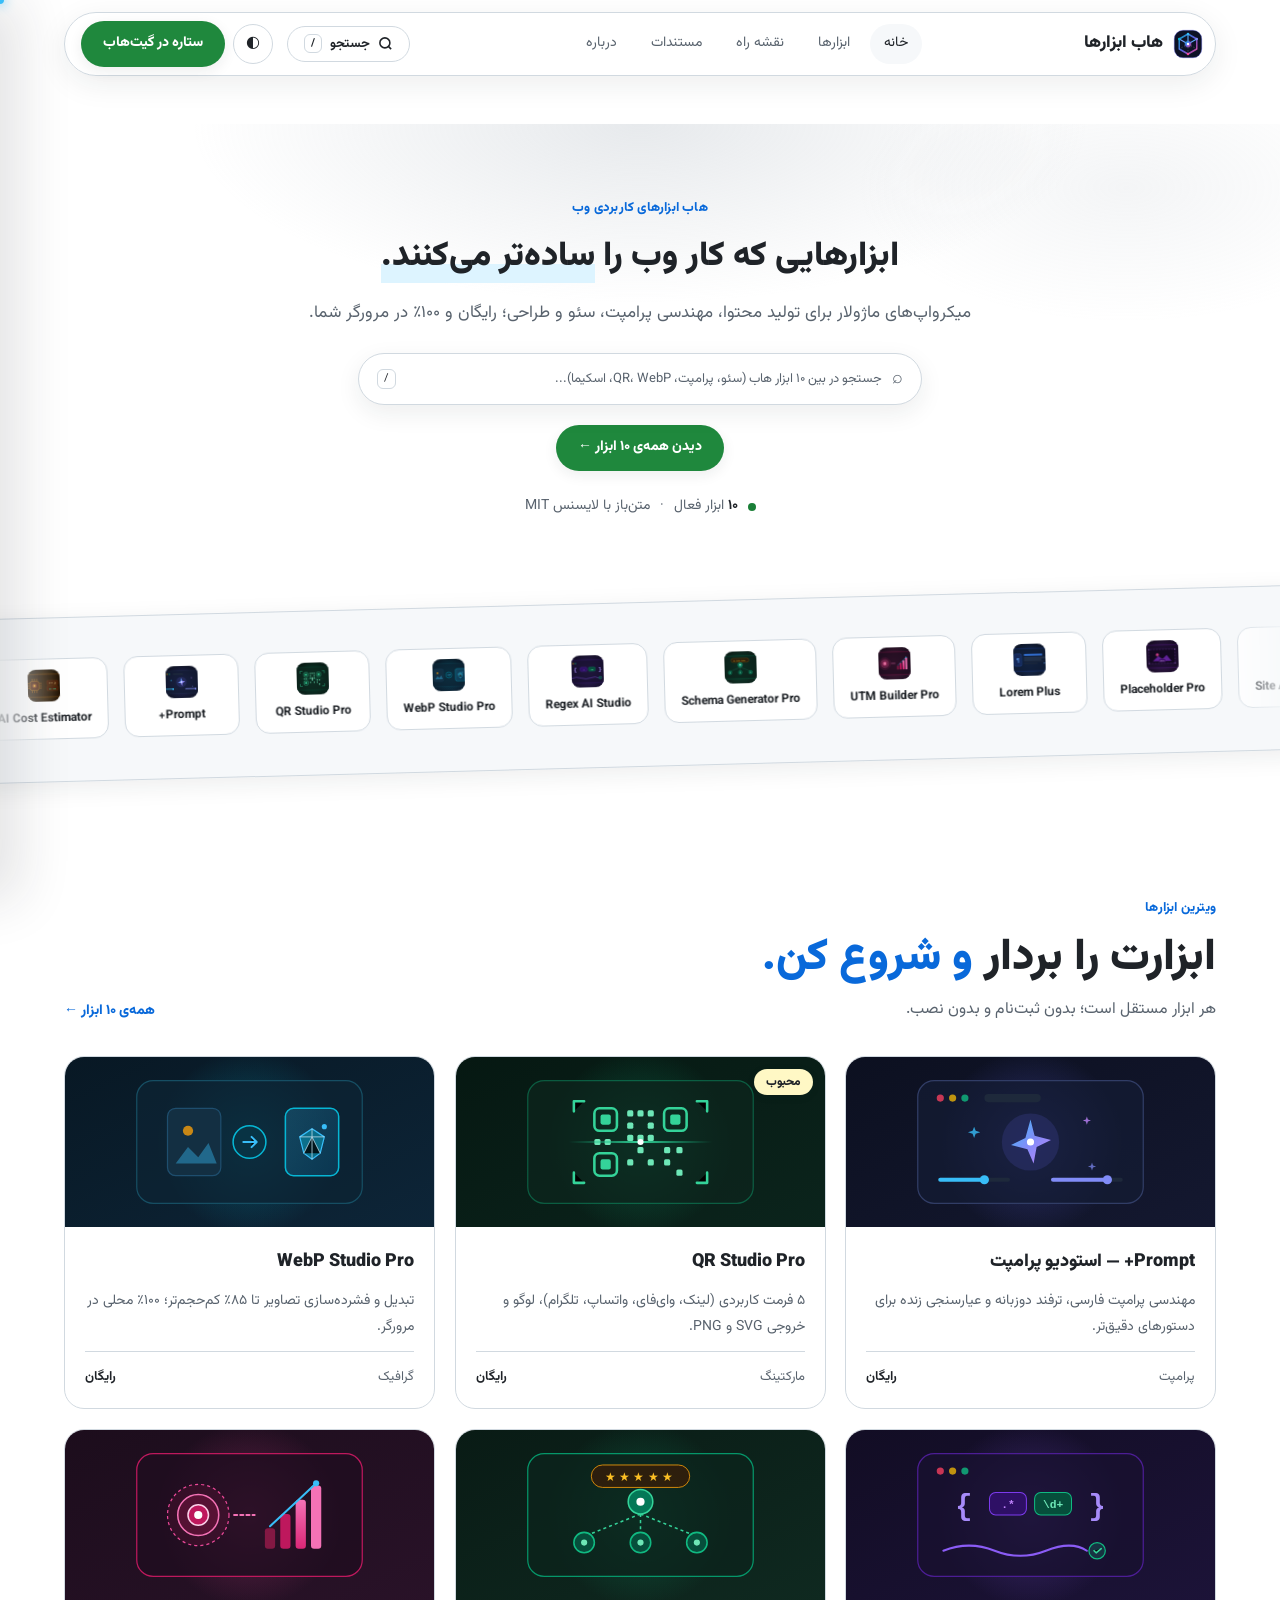
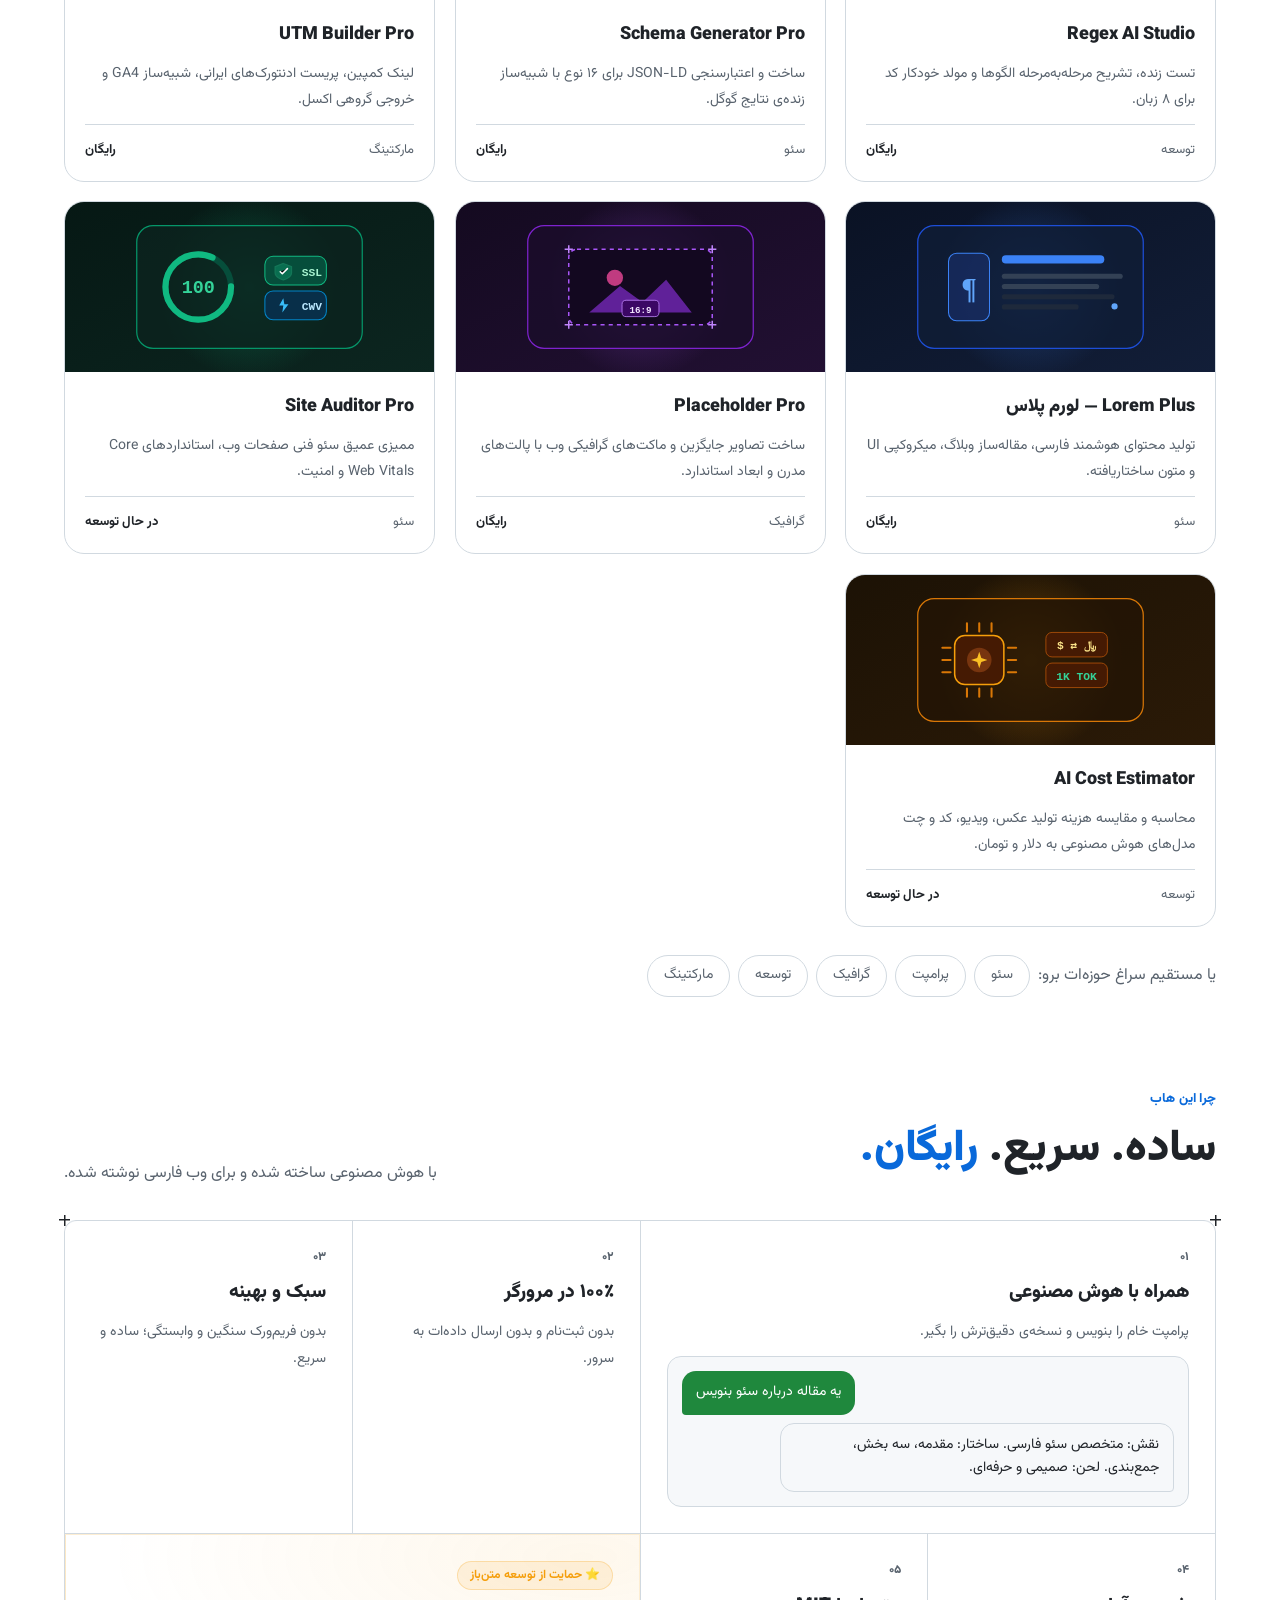
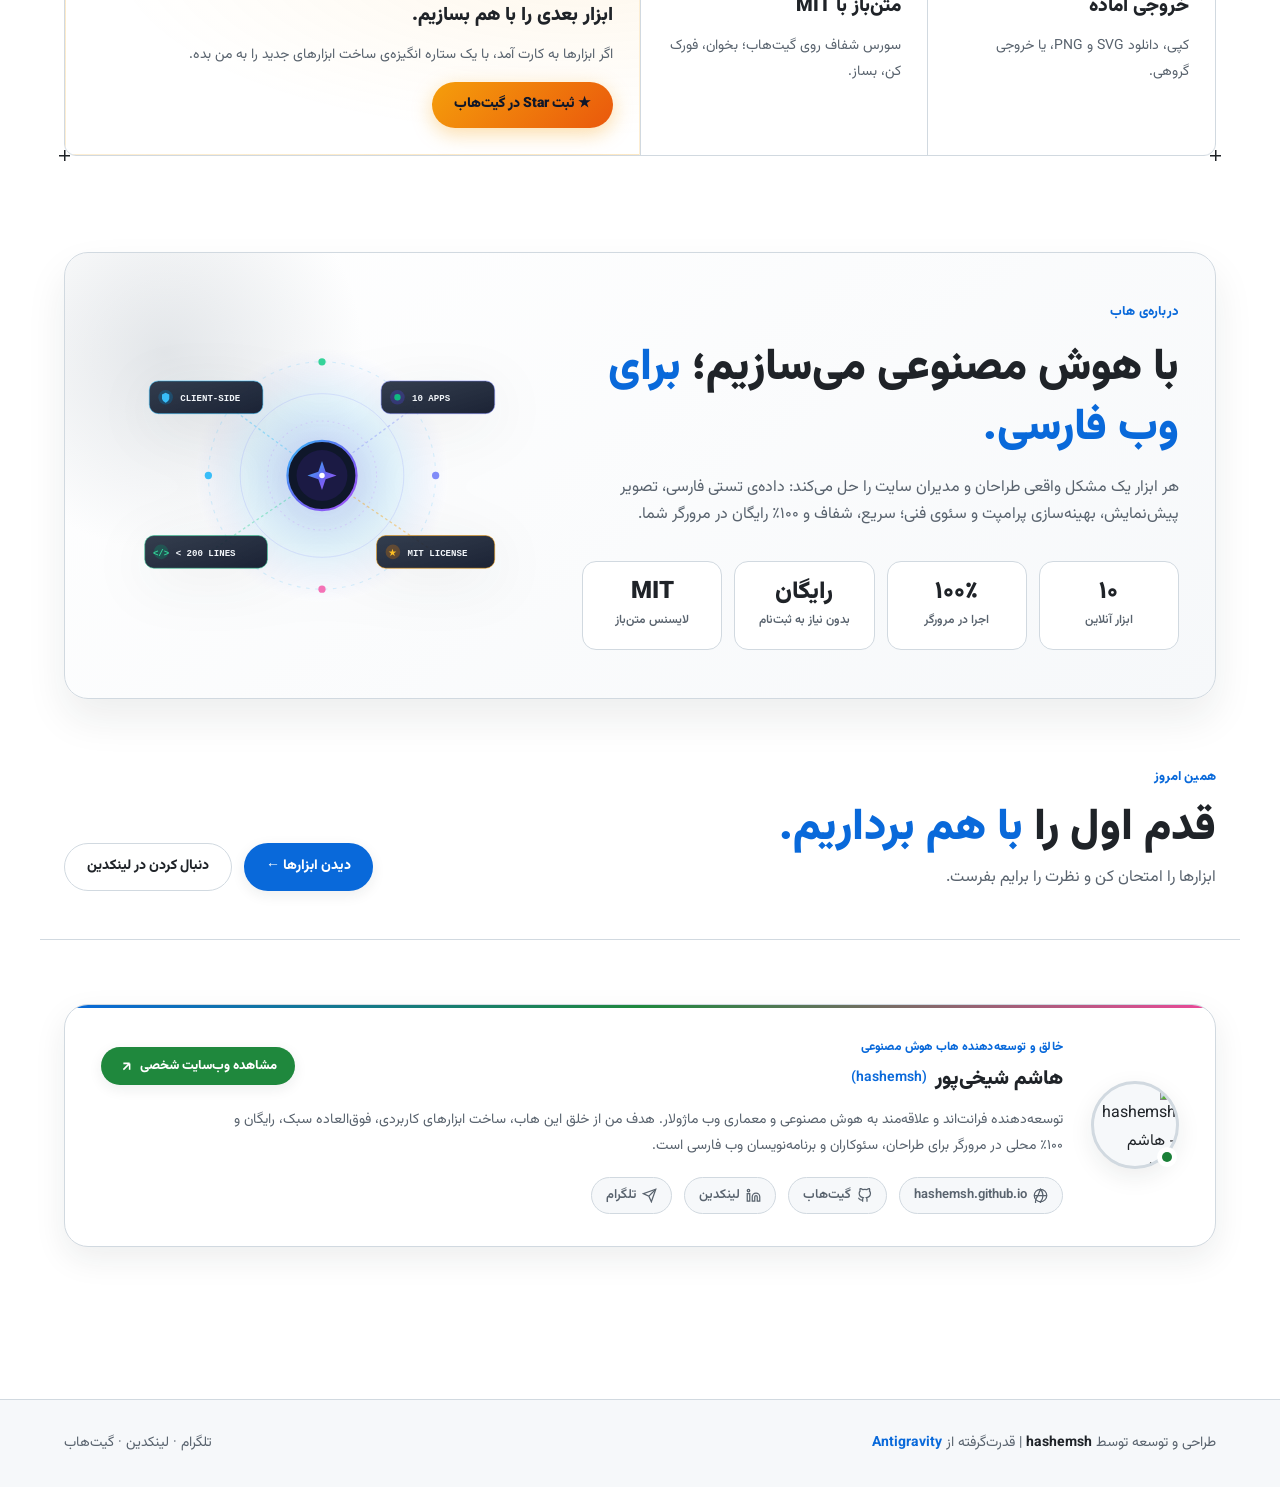
==== index.html @ 0b5a597f "fix(layout): ensure perfect mathematical centering of hero titles and badges across all tools" ====
<!doctype html>
<html lang="fa" dir="rtl">
<head>
<meta charset="utf-8">
<meta name="viewport" content="width=device-width, initial-scale=1">
<title>هاب ابزارهای کاربردی وب | Hashem Sh</title>
<meta name="description" content="میکرواپ‌های ماژولار فارسی برای تولید محتوا، مهندسی پرامپت، سئو و طراحی؛ رایگان و ۱۰۰٪ در مرورگر.">
<link rel="icon" type="image/svg+xml" href="assets/images/favicon.svg">
<link rel="alternate icon" type="image/x-icon" href="favicon.ico">
<script>try{var t=localStorage.getItem("theme")||localStorage.getItem("ai_hub_theme");if(t)document.documentElement.setAttribute("data-theme",t)}catch(e){}</script>
<link rel="preconnect" href="https://fonts.googleapis.com"><link rel="preconnect" href="https://fonts.gstatic.com" crossorigin>
<link href="https://fonts.googleapis.com/css2?family=Vazirmatn:wght@400;500;800;900&display=swap" rel="stylesheet">
<link rel="stylesheet" href="assets/css/hub-theme.css?v=9">
</head>
<body>
<div class="pg">
<header id="shared-header"></header>

<div class="hero"><div class="gridbg"></div>
<div class="sh">
<span class="eb">هاب ابزارهای کاربردی وب</span>
<h1>ابزارهایی که کار وب را <span class="mk">ساده‌تر می‌کنند.</span></h1>
<p class="lead">میکرواپ‌های ماژولار برای تولید محتوا، مهندسی پرامپت، سئو و طراحی؛ رایگان و ۱۰۰٪ در مرورگر شما.</p>
<div class="hero-search-wrap">
<div class="hero-search-box">
<span class="srch-icon" aria-hidden="true">⌕</span>
<input type="text" id="hero-search-input" class="hero-search-input" placeholder="جستجو در بین ۱۰ ابزار هاب (سئو، پرامپت، QR، WebP، اسکیما)..." autocomplete="off" aria-label="جستجوی زنده ابزارها">
<span class="kb">/</span>
<button type="button" id="hero-search-clear" class="srch-clear" aria-label="پاک کردن جستجو" style="display:none">✕</button>
</div>
<div id="hero-search-suggestions" class="search-suggestions-dropdown" style="display:none;" role="listbox" aria-label="پیشنهادات جستجو"></div>
</div>
<div class="cta"><a class="btn bp" href="#tools">دیدن همه‌ی ۱۰ ابزار ←</a></div>
<div class="live"><i class="dot"></i><span><b style="color:var(--ink)">۱۰</b> ابزار فعال</span><span>·</span><span>متن‌باز با لایسنس MIT</span></div>
</div></div>

<div class="strip">
<div class="mq-container">
<div class="mq-track">
<a class="mq-item" href="./ai-cost-estimator/"><img src="assets/images/tools/ai-cost-estimator.svg" alt="" width="32" height="32" loading="lazy"><span>AI Cost Estimator</span></a>
<a class="mq-item" href="./prompt-optimizer/"><img src="assets/images/tools/prompt-optimizer.svg" alt="" width="32" height="32" loading="lazy"><span>Prompt+</span></a>
<a class="mq-item" href="./qr-studio/"><img src="assets/images/tools/qr-studio.svg" alt="" width="32" height="32" loading="lazy"><span>QR Studio Pro</span></a>
<a class="mq-item" href="./webp-converter/"><img src="assets/images/tools/webp-converter.svg" alt="" width="32" height="32" loading="lazy"><span>WebP Studio Pro</span></a>
<a class="mq-item" href="./regex-studio/"><img src="assets/images/tools/regex-studio.svg" alt="" width="32" height="32" loading="lazy"><span>Regex AI Studio</span></a>
<a class="mq-item" href="./schema-generator/"><img src="assets/images/tools/schema-generator.svg" alt="" width="32" height="32" loading="lazy"><span>Schema Generator Pro</span></a>
<a class="mq-item" href="./utm-builder/"><img src="assets/images/tools/utm-builder.svg" alt="" width="32" height="32" loading="lazy"><span>UTM Builder Pro</span></a>
<a class="mq-item" href="./lorem-plus/"><img src="assets/images/tools/lorem-plus.svg" alt="" width="32" height="32" loading="lazy"><span>Lorem Plus</span></a>
<a class="mq-item" href="./placeholder-pro/"><img src="assets/images/tools/placeholder-pro.svg" alt="" width="32" height="32" loading="lazy"><span>Placeholder Pro</span></a>
<a class="mq-item" href="./site-auditor/"><img src="assets/images/tools/site-auditor.svg" alt="" width="32" height="32" loading="lazy"><span>Site Auditor Pro</span></a>
<a class="mq-item" href="./ai-cost-estimator/"><img src="assets/images/tools/ai-cost-estimator.svg" alt="" width="32" height="32" loading="lazy"><span>AI Cost Estimator</span></a>
<a class="mq-item" href="./prompt-optimizer/"><img src="assets/images/tools/prompt-optimizer.svg" alt="" width="32" height="32" loading="lazy"><span>Prompt+</span></a>
<a class="mq-item" href="./qr-studio/"><img src="assets/images/tools/qr-studio.svg" alt="" width="32" height="32" loading="lazy"><span>QR Studio Pro</span></a>
<a class="mq-item" href="./webp-converter/"><img src="assets/images/tools/webp-converter.svg" alt="" width="32" height="32" loading="lazy"><span>WebP Studio Pro</span></a>
<a class="mq-item" href="./regex-studio/"><img src="assets/images/tools/regex-studio.svg" alt="" width="32" height="32" loading="lazy"><span>Regex AI Studio</span></a>
<a class="mq-item" href="./schema-generator/"><img src="assets/images/tools/schema-generator.svg" alt="" width="32" height="32" loading="lazy"><span>Schema Generator Pro</span></a>
<a class="mq-item" href="./utm-builder/"><img src="assets/images/tools/utm-builder.svg" alt="" width="32" height="32" loading="lazy"><span>UTM Builder Pro</span></a>
<a class="mq-item" href="./lorem-plus/"><img src="assets/images/tools/lorem-plus.svg" alt="" width="32" height="32" loading="lazy"><span>Lorem Plus</span></a>
<a class="mq-item" href="./placeholder-pro/"><img src="assets/images/tools/placeholder-pro.svg" alt="" width="32" height="32" loading="lazy"><span>Placeholder Pro</span></a>
<a class="mq-item" href="./site-auditor/"><img src="assets/images/tools/site-auditor.svg" alt="" width="32" height="32" loading="lazy"><span>Site Auditor Pro</span></a>
<a class="mq-item" href="./ai-cost-estimator/" aria-hidden="true"><img src="assets/images/tools/ai-cost-estimator.svg" alt="" width="32" height="32" loading="lazy"><span>AI Cost Estimator</span></a>
<a class="mq-item" href="./prompt-optimizer/" aria-hidden="true"><img src="assets/images/tools/prompt-optimizer.svg" alt="" width="32" height="32" loading="lazy"><span>Prompt+</span></a>
<a class="mq-item" href="./qr-studio/" aria-hidden="true"><img src="assets/images/tools/qr-studio.svg" alt="" width="32" height="32" loading="lazy"><span>QR Studio Pro</span></a>
<a class="mq-item" href="./webp-converter/" aria-hidden="true"><img src="assets/images/tools/webp-converter.svg" alt="" width="32" height="32" loading="lazy"><span>WebP Studio Pro</span></a>
<a class="mq-item" href="./regex-studio/" aria-hidden="true"><img src="assets/images/tools/regex-studio.svg" alt="" width="32" height="32" loading="lazy"><span>Regex AI Studio</span></a>
<a class="mq-item" href="./schema-generator/" aria-hidden="true"><img src="assets/images/tools/schema-generator.svg" alt="" width="32" height="32" loading="lazy"><span>Schema Generator Pro</span></a>
<a class="mq-item" href="./utm-builder/" aria-hidden="true"><img src="assets/images/tools/utm-builder.svg" alt="" width="32" height="32" loading="lazy"><span>UTM Builder Pro</span></a>
<a class="mq-item" href="./lorem-plus/" aria-hidden="true"><img src="assets/images/tools/lorem-plus.svg" alt="" width="32" height="32" loading="lazy"><span>Lorem Plus</span></a>
<a class="mq-item" href="./placeholder-pro/" aria-hidden="true"><img src="assets/images/tools/placeholder-pro.svg" alt="" width="32" height="32" loading="lazy"><span>Placeholder Pro</span></a>
<a class="mq-item" href="./site-auditor/" aria-hidden="true"><img src="assets/images/tools/site-auditor.svg" alt="" width="32" height="32" loading="lazy"><span>Site Auditor Pro</span></a>
<a class="mq-item" href="./ai-cost-estimator/" aria-hidden="true"><img src="assets/images/tools/ai-cost-estimator.svg" alt="" width="32" height="32" loading="lazy"><span>AI Cost Estimator</span></a>
<a class="mq-item" href="./prompt-optimizer/" aria-hidden="true"><img src="assets/images/tools/prompt-optimizer.svg" alt="" width="32" height="32" loading="lazy"><span>Prompt+</span></a>
<a class="mq-item" href="./qr-studio/" aria-hidden="true"><img src="assets/images/tools/qr-studio.svg" alt="" width="32" height="32" loading="lazy"><span>QR Studio Pro</span></a>
<a class="mq-item" href="./webp-converter/" aria-hidden="true"><img src="assets/images/tools/webp-converter.svg" alt="" width="32" height="32" loading="lazy"><span>WebP Studio Pro</span></a>
<a class="mq-item" href="./regex-studio/" aria-hidden="true"><img src="assets/images/tools/regex-studio.svg" alt="" width="32" height="32" loading="lazy"><span>Regex AI Studio</span></a>
<a class="mq-item" href="./schema-generator/" aria-hidden="true"><img src="assets/images/tools/schema-generator.svg" alt="" width="32" height="32" loading="lazy"><span>Schema Generator Pro</span></a>
<a class="mq-item" href="./utm-builder/" aria-hidden="true"><img src="assets/images/tools/utm-builder.svg" alt="" width="32" height="32" loading="lazy"><span>UTM Builder Pro</span></a>
<a class="mq-item" href="./lorem-plus/" aria-hidden="true"><img src="assets/images/tools/lorem-plus.svg" alt="" width="32" height="32" loading="lazy"><span>Lorem Plus</span></a>
<a class="mq-item" href="./placeholder-pro/" aria-hidden="true"><img src="assets/images/tools/placeholder-pro.svg" alt="" width="32" height="32" loading="lazy"><span>Placeholder Pro</span></a>
<a class="mq-item" href="./site-auditor/" aria-hidden="true"><img src="assets/images/tools/site-auditor.svg" alt="" width="32" height="32" loading="lazy"><span>Site Auditor Pro</span></a>
</div></div></div>

<div class="sec" id="tools"><div class="sh">
<div class="hd"><div><span class="eb">ویترین ابزارها</span><h2>ابزارت را بردار <em>و شروع کن.</em></h2><p class="mu">هر ابزار مستقل است؛ بدون ثبت‌نام و بدون نصب.</p></div><a class="la" href="#tools">همه‌ی ۱۰ ابزار ←</a></div>
<div class="cg">
<a class="cd" href="./prompt-optimizer/"><div class="md"><img src="assets/images/tools/prompt-optimizer.svg" alt="Prompt+ AI Studio" class="ti" loading="lazy"></div><div class="bo2"><h3>Prompt+ — استودیو پرامپت</h3><p>مهندسی پرامپت فارسی، ترفند دوزبانه و عیارسنجی زنده برای دستورهای دقیق‌تر.</p><div class="mt"><span>پرامپت</span><b>رایگان</b></div></div></a>
<a class="cd" href="./qr-studio/"><div class="md"><span class="bd">محبوب</span><img src="assets/images/tools/qr-studio.svg" alt="QR Studio Pro" class="ti" loading="lazy"></div><div class="bo2"><h3>QR Studio Pro</h3><p>۵ فرمت کاربردی (لینک، وای‌فای، واتساپ، تلگرام)، لوگو و خروجی SVG و PNG.</p><div class="mt"><span>مارکتینگ</span><b>رایگان</b></div></div></a>
<a class="cd" href="./webp-converter/"><div class="md"><img src="assets/images/tools/webp-converter.svg" alt="WebP Studio Pro" class="ti" loading="lazy"></div><div class="bo2"><h3>WebP Studio Pro</h3><p>تبدیل و فشرده‌سازی تصاویر تا ۸۵٪ کم‌حجم‌تر؛ ۱۰۰٪ محلی در مرورگر.</p><div class="mt"><span>گرافیک</span><b>رایگان</b></div></div></a>
<a class="cd" href="./regex-studio/"><div class="md"><img src="assets/images/tools/regex-studio.svg" alt="Regex AI Studio" class="ti" loading="lazy"></div><div class="bo2"><h3>Regex AI Studio</h3><p>تست زنده، تشریح مرحله‌به‌مرحله الگوها و مولد خودکار کد برای ۸ زبان.</p><div class="mt"><span>توسعه</span><b>رایگان</b></div></div></a>
<a class="cd" href="./schema-generator/"><div class="md"><img src="assets/images/tools/schema-generator.svg" alt="Schema Generator Pro" class="ti" loading="lazy"></div><div class="bo2"><h3>Schema Generator Pro</h3><p>ساخت و اعتبارسنجی JSON-LD برای ۱۶ نوع با شبیه‌ساز زنده‌ی نتایج گوگل.</p><div class="mt"><span>سئو</span><b>رایگان</b></div></div></a>
<a class="cd" href="./utm-builder/"><div class="md"><img src="assets/images/tools/utm-builder.svg" alt="UTM Builder Pro" class="ti" loading="lazy"></div><div class="bo2"><h3>UTM Builder Pro</h3><p>لینک کمپین، پریست ادنتورک‌های ایرانی، شبیه‌ساز GA4 و خروجی گروهی اکسل.</p><div class="mt"><span>مارکتینگ</span><b>رایگان</b></div></div></a>
<a class="cd" href="./lorem-plus/"><div class="md"><img src="assets/images/tools/lorem-plus.svg" alt="Lorem Plus" class="ti" loading="lazy"></div><div class="bo2"><h3>Lorem Plus — لورم پلاس</h3><p>تولید محتوای هوشمند فارسی، مقاله‌ساز وبلاگ، میکروکپی UI و متون ساختاریافته.</p><div class="mt"><span>سئو</span><b>رایگان</b></div></div></a>
<a class="cd" href="./placeholder-pro/"><div class="md"><img src="assets/images/tools/placeholder-pro.svg" alt="Placeholder Pro" class="ti" loading="lazy"></div><div class="bo2"><h3>Placeholder Pro</h3><p>ساخت تصاویر جایگزین و ماکت‌های گرافیکی وب با پالت‌های مدرن و ابعاد استاندارد.</p><div class="mt"><span>گرافیک</span><b>رایگان</b></div></div></a>
<a class="cd" href="./site-auditor/"><div class="md"><img src="assets/images/tools/site-auditor.svg" alt="Site Auditor Pro" class="ti" loading="lazy"></div><div class="bo2"><h3>Site Auditor Pro</h3><p>ممیزی عمیق سئو فنی صفحات وب، استانداردهای Core Web Vitals و امنیت.</p><div class="mt"><span>سئو</span><b>در حال توسعه</b></div></div></a>
<a class="cd" href="./ai-cost-estimator/"><div class="md"><img src="assets/images/tools/ai-cost-estimator.svg" alt="AI Cost Estimator" class="ti" loading="lazy"></div><div class="bo2"><h3>AI Cost Estimator</h3><p>محاسبه و مقایسه هزینه تولید عکس، ویدیو، کد و چت مدل‌های هوش مصنوعی به دلار و تومان.</p><div class="mt"><span>توسعه</span><b>در حال توسعه</b></div></div></a>
</div>
<div class="ch"><span class="mu">یا مستقیم سراغ حوزه‌ات برو:</span><span class="chip">سئو</span><span class="chip">پرامپت</span><span class="chip">گرافیک</span><span class="chip">توسعه</span><span class="chip">مارکتینگ</span></div>
</div></div>

<div class="sec"><div class="sh">
<div class="hd"><div><span class="eb">چرا این هاب</span><h2>ساده. سریع. <em>رایگان.</em></h2></div><p class="mu">با هوش مصنوعی ساخته شده و برای وب فارسی نوشته شده.</p></div>
<div class="bpn"><i class="x" style="top:-6px;right:-6px"></i><i class="x" style="top:-6px;left:-6px"></i><i class="x" style="bottom:-6px;right:-6px"></i><i class="x" style="bottom:-6px;left:-6px"></i>
<div class="bgd">
<div class="sp sp3"><span class="no">۰۱</span><h3>همراه با هوش مصنوعی</h3><p>پرامپت خام را بنویس و نسخه‌ی دقیق‌ترش را بگیر.</p><div style="display:flex;flex-direction:column;gap:8px;background:var(--sub);border:1px solid var(--line);border-radius:14px;padding:14px"><div class="bu u">یه مقاله درباره سئو بنویس</div><div class="bu a">نقش: متخصص سئو فارسی. ساختار: مقدمه، سه بخش، جمع‌بندی. لحن: صمیمی و حرفه‌ای.</div></div></div>
<div class="sp"><span class="no">۰۲</span><h3>۱۰۰٪ در مرورگر</h3><p>بدون ثبت‌نام و بدون ارسال داده‌ات به سرور.</p></div>
<div class="sp"><span class="no">۰۳</span><h3>سبک و بهینه</h3><p>بدون فریم‌ورک سنگین و وابستگی؛ ساده و سریع.</p></div>
<div class="sp"><span class="no">۰۴</span><h3>خروجی آماده</h3><p>کپی، دانلود SVG و PNG، یا خروجی گروهی.</p></div>
<div class="sp"><span class="no">۰۵</span><h3>متن‌باز با MIT</h3><p>سورس شفاف روی گیت‌هاب؛ بخوان، فورک کن، بساز.</p></div>
<div class="sp sp3 star-box">
<div class="star-badge"><span>⭐️ حمایت از توسعه متن‌باز</span></div>
<h3>ابزار بعدی را با هم بسازیم.</h3>
<p>اگر ابزارها به کارت آمد، با یک ستاره انگیزه‌ی ساخت ابزارهای جدید را به من بده.</p>
<a class="btn b-star" style="align-self:flex-start;margin-top:4px" href="https://github.com/hashemsh/ai-projects-persian" target="_blank" rel="noopener noreferrer">★ ثبت Star در گیت‌هاب</a>
</div>
</div></div>
</div></div>

<div class="nv" id="about"><div class="sh">
<div class="about-card"><div class="about-grid">
<div class="about-content">
<span class="eb">درباره‌ی هاب</span>
<h2>با هوش مصنوعی می‌سازیم؛ <span class="gg">برای وب فارسی.</span></h2>
<p class="mu">هر ابزار یک مشکل واقعی طراحان و مدیران سایت را حل می‌کند: داده‌ی تستی فارسی، تصویر پیش‌نمایش، بهینه‌سازی پرامپت و سئوی فنی؛ سریع، شفاف و ۱۰۰٪ رایگان در مرورگر شما.</p>
<div class="st"><div><b>۱۰</b><span>ابزار آنلاین</span></div><div><b>۱۰۰٪</b><span>اجرا در مرورگر</span></div><div><b>رایگان</b><span>بدون نیاز به ثبت‌نام</span></div><div><b>MIT</b><span>لایسنس متن‌باز</span></div></div>
</div>
<div class="about-visual-box"><img src="assets/images/about-visual.svg" alt="معماری هوش مصنوعی وب فارسی" class="about-img" loading="lazy"></div>
</div></div>
</div></div>

<div class="cb"><div class="sh"><div><span class="eb">همین امروز</span><h2>قدم اول را <span class="gg">با هم برداریم.</span></h2><p class="mu" style="margin:0">ابزارها را امتحان کن و نظرت را برایم بفرست.</p></div><div style="display:flex;gap:12px;flex-wrap:wrap"><a class="btn bg2" href="#tools">دیدن ابزارها ←</a><a class="btn bo" href="https://www.linkedin.com/in/hashemsheikhypour" target="_blank" rel="noopener noreferrer">دنبال کردن در لینکدین</a></div></div></div>

<div class="dev-author-sec">
<div class="sh">
<div class="dev-author-card">
  <div class="dev-author-inner">
    <div class="dev-author-avatar-wrap">
      <img src="https://github.com/hashemsh.png" alt="hashemsh - هاشم شیخی‌پور" class="dev-author-avatar" width="88" height="88" loading="lazy">
      <span class="dev-status-badge" title="در دسترس برای همکاری و پروژه‌ها">
        <span class="dev-status-dot"></span>
      </span>
    </div>
    <div class="dev-author-info">
      <div class="dev-author-header">
        <div class="dev-author-names">
          <span class="eb" style="font-size:12px">خالق و توسعه‌دهنده هاب هوش مصنوعی</span>
          <h3 class="dev-name">هاشم شیخی‌پور <span class="dev-handle">(hashemsh)</span></h3>
        </div>
        <a class="btn bp dev-site-btn" href="https://hashemsh.github.io/" target="_blank" rel="noopener noreferrer">
          <span>مشاهده وب‌سایت شخصی</span>
          <svg width="15" height="15" viewBox="0 0 24 24" fill="none" stroke="currentColor" stroke-width="2.5"><path d="M7 17L17 7M17 7H7M17 7V17"/></svg>
        </a>
      </div>
      <p class="dev-bio">
        توسعه‌دهنده فرانت‌اند و علاقه‌مند به هوش مصنوعی و معماری وب ماژولار. هدف من از خلق این هاب، ساخت ابزارهای کاربردی، فوق‌العاده سبک، رایگان و ۱۰۰٪ محلی در مرورگر برای طراحان، سئوکاران و برنامه‌نویسان وب فارسی است.
      </p>
      <div class="dev-social-row">
        <a class="dev-social-link" href="https://hashemsh.github.io/" target="_blank" rel="noopener noreferrer">
          <svg width="15" height="15" viewBox="0 0 24 24" fill="none" stroke="currentColor" stroke-width="2"><circle cx="12" cy="12" r="10"/><path d="M2 12h20M12 2a15.3 15.3 0 0 1 4 10 15.3 15.3 0 0 1-4 10 15.3 15.3 0 0 1-4 10 15.3 15.3 0 0 1-4-10 15.3 15.3 0 0 1 4-10z"/></svg>
          <span>hashemsh.github.io</span>
        </a>
        <a class="dev-social-link" href="https://github.com/hashemsh" target="_blank" rel="noopener noreferrer">
          <svg width="15" height="15" viewBox="0 0 24 24" fill="none" stroke="currentColor" stroke-width="2"><path d="M9 19c-5 1.5-5-2.5-7-3m14 6v-3.87a3.37 3.37 0 0 0-.94-2.61c3.14-.35 6.44-1.54 6.44-7A5.44 5.44 0 0 0 20 4.77 5.07 5.07 0 0 0 19.91 1S18.73.65 16 2.48a13.38 13.38 0 0 0-7 0C6.27.65 5.09 1 5.09 1A5.07 5.07 0 0 0 5 4.77a5.44 5.44 0 0 0-1.5 3.78c0 5.42 3.3 6.61 6.44 7A3.37 3.37 0 0 0 9 18.13V22"/></svg>
          <span>گیت‌هاب</span>
        </a>
        <a class="dev-social-link" href="https://www.linkedin.com/in/hashemsheikhypour" target="_blank" rel="noopener noreferrer">
          <svg width="15" height="15" viewBox="0 0 24 24" fill="none" stroke="currentColor" stroke-width="2"><path d="M16 8a6 6 0 0 1 6 6v7h-4v-7a2 2 0 0 0-2-2 2 2 0 0 0-2 2v7h-4v-7a6 6 0 0 1 6-6zM2 9h4v12H2z"/><circle cx="4" cy="4" r="2"/></svg>
          <span>لینکدین</span>
        </a>
        <a class="dev-social-link" href="https://t.me/init10" target="_blank" rel="noopener noreferrer">
          <svg width="15" height="15" viewBox="0 0 24 24" fill="none" stroke="currentColor" stroke-width="2"><path d="m22 2-7 20-4-9-9-4Z"/><path d="M22 2 11 13"/></svg>
          <span>تلگرام</span>
        </a>
      </div>
    </div>
  </div>
</div>
</div>
</div>

<footer id="shared-footer"></footer>
</div>

<!-- Take Me Up (Scroll to Top) Rocket Button -->
<button type="button" id="take-me-up" class="take-me-up" aria-label="برو به بالا" title="برو به بالای صفحه">
<svg class="progress-ring" width="46" height="46" viewBox="0 0 46 46"><circle class="ring-bg" cx="23" cy="23" r="18" fill="none" stroke-width="2.5"/><circle id="scroll-progress-ring" class="ring-bar" cx="23" cy="23" r="18" fill="none" stroke-width="2.5"/></svg>
<div class="rocket-icon-wrap">
<svg class="rocket-svg" width="22" height="22" viewBox="0 0 24 24" fill="none" stroke="currentColor" stroke-width="2" stroke-linecap="round" stroke-linejoin="round"><path d="M4.5 16.5c-1.5 1.26-2 5-2 5s3.74-.5 5-2c.71-.84.7-2.13-.09-2.91a2.18 2.18 0 0 0-2.91-.09z"/><path d="m12 15-3-3a22 22 0 0 1 2-3.95A12.88 12.88 0 0 1 22 2c0 2.72-.78 7.5-6 11a22.35 22.35 0 0 1-4 2z"/><path d="M9 12H4s.55-3.03 2-4.5c1.62-1.63 5-2.5 5-2.5"/><path d="M12 15v5s3.03-.55 4.5-2c1.63-1.62 2.5-5 2.5-5"/></svg>
<span class="thruster-flame"></span>
</div>
</button>

<script src="assets/js/components/shared-layout.js?v=7" defer></script>
<script src="assets/js/search.js?v=7" defer></script>
<script src="assets/js/scroll.js?v=7" defer></script>
<script src="assets/js/interactive.js?v=7" defer></script>
<script src="assets/js/trail.js?v=7" defer></script>
</body>
</html>
---- assets/css/hub-theme.css ----
/* hub-theme.css — tokens: light (white/gray) + dark (GitHub-like). Switch with <html data-theme="light|dark">; default follows the OS. */
@import url('components/shared-nav.css');
:root,[data-theme="light"]{color-scheme:light;--deep:#f6f8fa;--deep2:#eaeef2;--deep3:#fff;--brand:#1f883d;--onbrand:#fff;--bt:#0969da;--bph:#1a7f37;--acc:#fff8c5;--accink:#1f2328;--at:#8250df;--ok:#1a7f37;--bg:#fff;--card:#fff;--sub:#f6f8fa;--line:#d1d9e0;--ink:#1f2328;--mut:#59636e;--nav:rgba(255,255,255,.85);--hl:#ddf4ff;--t1:#f6f8fa;--t2:#eaeef2;--g1:rgba(175,184,193,.3);--g2:rgba(175,184,193,.14);--sh:rgba(31,35,40,.12);--sh0:rgba(31,35,40,.08);--glow:rgba(175,184,193,.35);--ondm:#59636e;--ondeep:#1f2328;--dl:#d1d9e0;--dg:rgba(31,35,40,.04);--bdh:#818b98;--spotlight:rgba(99,102,241,.14)}
[data-theme="dark"]{color-scheme:dark;--deep:#010409;--deep2:#161b22;--deep3:#0d1117;--brand:#238636;--onbrand:#fff;--bt:#58a6ff;--bph:#2ea043;--acc:#9e6a03;--accink:#fff;--at:#d2a8ff;--ok:#3fb950;--bg:#0d1117;--card:#161b22;--sub:#151b23;--line:#30363d;--ink:#e6edf3;--mut:#9198a1;--nav:rgba(13,17,23,.85);--hl:rgba(56,139,253,.3);--t1:#0d1117;--t2:#12171f;--g1:rgba(56,139,253,.14);--g2:rgba(163,113,247,.1);--sh:rgba(1,4,9,.7);--sh0:rgba(1,4,9,.5);--glow:rgba(56,139,253,.18);--ondm:#9198a1;--ondeep:#e6edf3;--dl:#30363d;--dg:rgba(240,246,252,.04);--bdh:#6e7681;--spotlight:rgba(99,102,241,.24)}
@media (prefers-color-scheme:dark){:root:not([data-theme="light"]){color-scheme:dark;--deep:#010409;--deep2:#161b22;--deep3:#0d1117;--brand:#238636;--onbrand:#fff;--bt:#58a6ff;--bph:#2ea043;--acc:#9e6a03;--accink:#fff;--at:#d2a8ff;--ok:#3fb950;--bg:#0d1117;--card:#161b22;--sub:#151b23;--line:#30363d;--ink:#e6edf3;--mut:#9198a1;--nav:rgba(13,17,23,.85);--hl:rgba(56,139,253,.3);--t1:#0d1117;--t2:#12171f;--g1:rgba(56,139,253,.14);--g2:rgba(163,113,247,.1);--sh:rgba(1,4,9,.7);--sh0:rgba(1,4,9,.5);--glow:rgba(56,139,253,.18);--ondm:#9198a1;--ondeep:#e6edf3;--dl:#30363d;--dg:rgba(240,246,252,.04);--bdh:#6e7681;--spotlight:rgba(99,102,241,.24)}}
*{box-sizing:border-box;font-family:'Vazirmatn',sans-serif}
body{margin:0;font-family:'Vazirmatn',sans-serif;background:var(--bg);color:var(--ink);overflow-x:hidden}
a{color:inherit;text-decoration:none}
.ambient-trail-canvas{position:fixed;inset:0;width:100%;height:100%;pointer-events:none;z-index:0}
.pg{position:relative;z-index:1;background:transparent;color:var(--ink);overflow:hidden;line-height:1.7}
.sh{max-width:1200px;margin:0 auto;padding:0 24px;position:relative}
.hero{position:relative;text-align:center;padding:70px 0 32px}
.gridbg{position:absolute;inset:0;background:radial-gradient(50% 60% at 50% 0%,var(--g1),transparent 70%),radial-gradient(30% 45% at 88% 15%,var(--g2),transparent 70%)}
.eb{display:inline-block;font-size:13px;font-weight:800;color:var(--bt);letter-spacing:.2px}
h1{position:relative;margin:12px auto 16px;font-size:clamp(20px,3.2vw,34px);font-weight:900;line-height:1.4;max-width:960px;text-align:center}
.mk{background:linear-gradient(transparent 64%,var(--hl) 64%)}
.lead{position:relative;color:var(--mut);max-width:760px;margin:0 auto 24px;font-size:17px;line-height:1.9}
.hero-search-wrap{position:relative;max-width:580px;width:100%;margin:20px auto 0;padding:0 8px;z-index:30}
.hero-search-box{display:flex;align-items:center;gap:10px;background:var(--card);border:1.5px solid var(--line);border-radius:999px;padding:8px 18px;box-shadow:0 8px 24px var(--sh0);transition:border-color .2s,box-shadow .2s}
.hero-search-box:focus-within{border-color:var(--bt);box-shadow:0 0 0 3px var(--hl),0 8px 30px var(--sh0)}
.srch-icon{font-size:18px;color:var(--mut);line-height:1}
.hero-search-input{flex:1;background:transparent;border:none!important;outline:none!important;outline-style:none!important;box-shadow:none!important;-webkit-appearance:none;appearance:none;font-family:'Vazirmatn',sans-serif;font-size:14px;color:var(--ink);min-width:0;padding:6px 0}
.hero-search-input:focus,.hero-search-input:active,.hero-search-input:focus-visible{border:none!important;outline:none!important;outline-style:none!important;box-shadow:none!important}
.hero-search-input::placeholder{color:var(--mut);font-size:13px}
.srch-clear{background:none;border:none;color:var(--mut);cursor:pointer;font-size:13px;padding:2px 8px;border-radius:50%}
.srch-clear:hover{color:var(--ink)}
.search-suggestions-dropdown{position:absolute;top:calc(100% + 8px);left:8px;right:8px;background:var(--card);border:1px solid var(--line);border-radius:18px;box-shadow:0 16px 36px var(--sh),0 0 20px var(--glow);padding:8px;z-index:100;backdrop-filter:blur(16px);-webkit-backdrop-filter:blur(16px);max-height:380px;overflow-y:auto;text-align:right;direction:rtl;animation:drop-fade .2s ease-out}
@keyframes drop-fade{from{opacity:0;transform:translateY(-6px)}to{opacity:1;transform:translateY(0)}}
.suggestion-item{display:flex;align-items:center;gap:12px;padding:10px 14px;border-radius:12px;text-decoration:none;color:var(--ink);transition:background-color .15s ease,border-color .15s ease;cursor:pointer;border:1px solid transparent}
.suggestion-item:hover,.suggestion-item.active{background:var(--sub);border-color:var(--line)}
.suggestion-icon{width:32px;height:32px;border-radius:8px;flex-shrink:0;background:var(--bg);padding:3px;border:1px solid var(--line);object-fit:cover}
.suggestion-info{flex:1;min-width:0}
.suggestion-title{font-size:14px;font-weight:800;color:var(--ink);margin:0 0 2px;display:flex;align-items:center;gap:8px}
.suggestion-tag{font-size:11px;font-weight:600;color:var(--bt);background:var(--hl);padding:1px 8px;border-radius:999px}
.suggestion-desc{font-size:12px;color:var(--mut);margin:0;white-space:nowrap;overflow:hidden;text-overflow:ellipsis}
.suggestion-arrow{color:var(--mut);font-size:14px;transition:transform .2s ease,color .2s ease}
.suggestion-item:hover .suggestion-arrow{color:var(--bt);transform:translateX(-3px)}
.suggestions-footer{padding:8px 12px 4px;border-top:1px solid var(--line);margin-top:6px;display:flex;justify-content:space-between;align-items:center;font-size:12px;color:var(--mut)}
.suggestions-footer a{color:var(--bt);font-weight:700}
.suggestions-empty{padding:24px 16px;text-align:center;color:var(--mut);font-size:13px}
.btn{display:inline-flex;align-items:center;justify-content:center;gap:8px;border-radius:999px;padding:11px 22px;font-size:14px;font-weight:800;text-decoration:none;transition:all .2s ease;cursor:pointer;white-space:nowrap}
.btn:hover{transform:translateY(-2px)}
.bp{background:var(--brand);color:var(--onbrand);box-shadow:0 4px 14px var(--sh0)}.bp:hover{background:var(--bph);box-shadow:0 6px 20px var(--sh)}
.bg2{background:var(--bt);color:#fff;box-shadow:0 4px 14px var(--sh0)}.bg2:hover{opacity:.92;box-shadow:0 6px 20px var(--sh)}
.bo{border:1px solid var(--line);color:var(--ink);background:var(--card)}.bo:hover{border-color:var(--bt);background:var(--sub)}
.b-star{background:linear-gradient(135deg,#f59e0b,#ea580c);color:#0f172a!important;font-weight:900;border:none;box-shadow:0 6px 20px rgba(245,158,11,.35)}
.b-star:hover{background:linear-gradient(135deg,#fbbf24,#f97316);box-shadow:0 8px 26px rgba(245,158,11,.5);color:#020617!important;transform:translateY(-2px) scale(1.02)}
.cta{position:relative;display:flex;gap:12px;justify-content:center;flex-wrap:wrap;margin-top:20px}
.live{position:relative;display:flex;gap:10px;justify-content:center;align-items:center;margin-top:24px;font-size:14px;color:var(--mut)}
.dot{width:8px;height:8px;border-radius:50%;background:var(--ok);animation:pl 2s infinite}
@keyframes pl{70%{box-shadow:0 0 0 8px rgba(16,185,129,0)}0%{box-shadow:0 0 0 0 rgba(16,185,129,.5)}}
.strip{border-top:1px solid var(--line);border-bottom:1px solid var(--line);background:var(--sub);margin:52px -20px 38px;padding:26px 0 28px;overflow:hidden;position:relative;z-index:5;transform:rotate(-1.5deg);box-shadow:0 6px 24px var(--sh0);direction:ltr!important}
.mq-container{width:100%!important;overflow:hidden!important;position:relative!important;display:flex!important;justify-content:flex-start!important;text-align:left!important;padding:14px 0!important;direction:ltr!important;-webkit-mask-image:linear-gradient(to right,transparent 0%,black 6%,black 94%,transparent 100%);mask-image:linear-gradient(to right,transparent 0%,black 6%,black 94%,transparent 100%)}
.mq-track{display:flex!important;flex-direction:row!important;flex-wrap:nowrap!important;align-items:center!important;justify-content:flex-start!important;gap:16px!important;width:max-content!important;animation:mq-slide 180s linear infinite!important;direction:ltr!important;will-change:transform}
.mq-track:hover{animation-play-state:paused}
@keyframes mq-slide{0%{transform:translateX(0)}100%{transform:translateX(-50%)}}
.mq-item{flex:0 0 auto!important;display:flex!important;flex-direction:column!important;align-items:center!important;gap:7px;padding:10px 16px;background:var(--card);border:1px solid var(--line);border-radius:14px;min-width:115px;text-align:center;transition:transform .2s ease,border-color .2s ease,box-shadow .2s ease;direction:ltr!important}
.mq-item:hover{transform:translateY(-5px) scale(1.02);border-color:var(--bt);box-shadow:0 10px 24px var(--sh0);position:relative;z-index:10}
.mq-item img{width:32px;height:32px;border-radius:8px;object-fit:cover;background:var(--sub);display:block;flex:none}
.mq-item span{font-size:12px;font-weight:700;color:var(--ink);white-space:nowrap;font-family:'Vazirmatn',sans-serif;direction:rtl}
.sec{padding:88px 0 0}
.hd{display:flex;justify-content:space-between;align-items:end;gap:20px;margin-bottom:32px}
h2{margin:8px 0 8px;font-size:clamp(28px,3.6vw,44px);font-weight:900;line-height:1.35}
h2 em{font-style:normal;color:var(--bt)}
.mu{color:var(--mut);margin:0;font-size:16px}
.la{font-weight:800;font-size:14px;color:var(--bt);white-space:nowrap}
.cg{display:grid;grid-template-columns:repeat(3,1fr);gap:20px}
.cd{position:relative;display:flex;flex-direction:column;background:var(--card);border:1px solid var(--line);border-radius:20px;overflow:hidden;transform-style:preserve-3d;will-change:transform;transition:border-color .3s ease,box-shadow .3s ease}
.cd::before{content:"";position:absolute;inset:-1px;background:radial-gradient(350px circle at var(--mouse-x,50%) var(--mouse-y,50%),var(--spotlight),transparent 65%);border-radius:inherit;opacity:0;transition:opacity .35s ease;pointer-events:none;z-index:1}
.cd:hover::before{opacity:1}
.cd:hover{border-color:var(--bt);box-shadow:0 22px 45px -12px var(--sh),0 0 25px -5px var(--glow)}
.md{position:relative;height:170px;background:var(--sub);overflow:hidden;display:flex;align-items:center;justify-content:center;padding:0;z-index:2}
.ti{width:100%;height:100%;object-fit:cover;display:block;transition:transform .3s ease}
.cd:hover .ti{transform:scale(1.03)}
.bd{position:absolute;top:12px;right:12px;background:var(--acc);color:var(--accink);font-size:12px;font-weight:800;border-radius:999px;padding:3px 12px;z-index:3;box-shadow:0 2px 8px var(--sh0)}
.bo2{position:relative;z-index:2;padding:20px;display:flex;flex-direction:column;gap:10px;flex:1}
.bo2 h3{margin:0;font-size:18px;font-weight:900}.bo2 p{margin:0;color:var(--mut);font-size:14px;line-height:1.9}
.mt{margin-top:auto;border-top:1px solid var(--line);padding-top:14px;display:flex;justify-content:space-between;font-size:13px;color:var(--mut)}
.mt b{color:var(--ink)}
.ch{display:flex;flex-wrap:wrap;gap:8px;margin-top:28px;align-items:center;font-size:14px}
.chip{border:1px solid var(--line);border-radius:999px;padding:8px 16px;color:var(--mut);background:var(--card);cursor:pointer;transition:all .2s}.chip:hover,.chip.active{border-color:var(--bt);color:var(--bt);background:var(--sub)}
.no-res{grid-column:1/-1;text-align:center;padding:48px 20px;background:var(--sub);border:1px dashed var(--line);border-radius:20px;color:var(--mut)}
.bpn{position:relative;border:1px solid var(--line);border-radius:12px;margin-top:8px}
.x{position:absolute;width:11px;height:11px;background:linear-gradient(var(--ink),var(--ink)) center/100% 1.5px no-repeat,linear-gradient(var(--ink),var(--ink)) center/1.5px 100% no-repeat}
.bgd{display:grid;grid-template-columns:repeat(4,1fr);gap:1px;background:var(--line);border-radius:12px;overflow:hidden}
.sp{background:var(--card);padding:26px;display:flex;flex-direction:column;gap:10px}
.sp3{grid-column:span 2}
.no{font-size:12px;color:var(--mut);font-weight:800}
.sp h3{margin:0;font-size:19px;font-weight:900}.sp p{margin:0;color:var(--mut);font-size:14px;line-height:1.9}
.bu{border-radius:14px;padding:10px 14px;font-size:14px;max-width:80%}
.bu.u{background:var(--brand);color:var(--onbrand);align-self:flex-end;border-end-end-radius:4px}
.bu.a{background:var(--sub);border:1px solid var(--line);border-end-start-radius:4px}
.dk{background:var(--deep);color:var(--ondeep)}.dk p{color:var(--ondm)}
.star-box{background:radial-gradient(ellipse at 90% 10%,rgba(245,158,11,.08),transparent 65%),var(--card);position:relative;overflow:hidden;border:1px solid rgba(245,158,11,.18)}
.star-badge{display:inline-flex;align-items:center;gap:6px;background:rgba(245,158,11,.1);border:1px solid rgba(245,158,11,.25);border-radius:999px;padding:3px 12px;font-size:12px;font-weight:700;color:#f59e0b;width:fit-content}
.nv{position:relative;margin-top:96px}
.about-card{position:relative;background:linear-gradient(145deg,var(--card),var(--sub));border:1px solid var(--line);border-radius:24px;padding:48px 36px;box-shadow:0 20px 40px var(--sh0);overflow:hidden}
.about-card:after{content:"";position:absolute;width:400px;height:400px;left:-100px;top:-100px;background:radial-gradient(circle,var(--glow),transparent 70%);pointer-events:none}
.about-grid{position:relative;z-index:1;display:grid;grid-template-columns:1.15fr .85fr;gap:40px;align-items:center}
.about-content{display:flex;flex-direction:column;gap:16px}
.about-content h2{margin:0}
.about-visual-box{display:flex;align-items:center;justify-content:center}
.about-img{width:100%;max-width:400px;height:auto;filter:drop-shadow(0 12px 28px var(--sh0));transition:transform .3s ease}
.about-img:hover{transform:scale(1.02)}
.gg{color:var(--bt)}
.st{display:grid;grid-template-columns:repeat(4,1fr);gap:12px;margin-top:16px}
.st div{background:var(--card);border:1px solid var(--line);border-radius:14px;padding:16px 14px;text-align:center}
.st b{display:block;font-size:24px;font-weight:900;color:var(--ink);line-height:1.2}
.st span{color:var(--mut);font-size:12px;font-weight:600}
.cb{background:transparent;color:var(--ink);padding:64px 0}
.cb .sh{display:flex;flex-wrap:wrap;gap:24px;justify-content:space-between;align-items:end;border-bottom:1px solid var(--line);padding-bottom:48px}
.cb h2{margin:8px 0 6px}
.dev-author-sec{padding:0 0 72px;position:relative}
.dev-author-card{background:var(--card);border:1px solid var(--line);border-radius:24px;padding:32px 36px;box-shadow:0 12px 32px var(--sh0);position:relative;overflow:hidden}
.dev-author-card::before{content:"";position:absolute;top:0;right:0;left:0;height:3px;background:linear-gradient(90deg,var(--bt),var(--brand),#ec4899)}
.dev-author-inner{display:flex;align-items:center;gap:28px}
.dev-author-avatar-wrap{position:relative;flex-shrink:0}
.dev-author-avatar{width:88px;height:88px;border-radius:50%;border:3px solid var(--line);box-shadow:0 8px 24px var(--sh0);background:var(--sub);object-fit:cover;display:block}
.dev-status-badge{position:absolute;bottom:2px;right:2px;background:var(--card);border:2px solid var(--card);border-radius:50%;padding:3px;display:flex;align-items:center;justify-content:center}
.dev-status-dot{width:10px;height:10px;border-radius:50%;background:var(--ok);display:block}
.dev-author-info{flex:1;min-width:0}
.dev-author-header{display:flex;justify-content:space-between;align-items:center;gap:16px;flex-wrap:wrap;margin-bottom:12px}
.dev-author-names{display:flex;flex-direction:column;gap:4px}
.dev-name{margin:0;font-size:20px;font-weight:900;color:var(--ink);display:flex;align-items:center;gap:8px}
.dev-handle{font-size:14px;font-weight:600;color:var(--bt);direction:ltr;display:inline-block}
.dev-site-btn{padding:8px 18px;font-size:13px;gap:6px}
.dev-bio{color:var(--mut);font-size:14px;line-height:1.85;margin:0 0 18px;max-width:850px}
.dev-social-row{display:flex;align-items:center;gap:12px;flex-wrap:wrap}
.dev-social-link{display:inline-flex;align-items:center;gap:6px;font-size:13px;font-weight:600;color:var(--mut);padding:6px 14px;border-radius:999px;background:var(--sub);border:1px solid var(--line);transition:all .2s ease}
.dev-social-link:hover{color:var(--ink);border-color:var(--bt);background:var(--card);transform:translateY(-1px)}
@media (max-width:768px){.dev-author-inner{flex-direction:column;align-items:center;text-align:center}.dev-author-header{flex-direction:column;align-items:center;text-align:center}.dev-author-names{align-items:center}.dev-social-row{justify-content:center}}
.custom-cursor-dot{position:fixed;top:0;left:0;width:8px;height:8px;background-color:#38bdf8;border-radius:50%;pointer-events:none;z-index:9999;transform:translate(-50%,-50%);transition:transform .08s ease-out,background-color .2s ease;box-shadow:0 0 12px #38bdf8}
.custom-cursor-follower{position:fixed;top:0;left:0;width:34px;height:34px;border:1.5px solid rgba(99,102,241,.5);border-radius:50%;pointer-events:none;z-index:9998;transform:translate(-50%,-50%);transition:width .25s ease,height .25s ease,border-color .25s ease,background-color .25s ease}
body.cursor-hover .custom-cursor-follower{width:50px;height:50px;border-color:rgba(6,182,212,.8);background-color:rgba(6,182,212,.08)}
body.cursor-hover .custom-cursor-dot{transform:translate(-50%,-50%) scale(1.5);background-color:#ec4899;box-shadow:0 0 16px #ec4899}
.take-me-up{position:fixed;bottom:26px;left:26px;width:52px;height:52px;border-radius:50%;background:var(--card);border:1.5px solid var(--line);box-shadow:0 12px 32px var(--sh),0 0 20px var(--glow);display:flex;align-items:center;justify-content:center;cursor:pointer;z-index:90;opacity:0;pointer-events:none;transform:translateY(20px) scale(.8);transition:opacity .3s cubic-bezier(.16,1,.3,1),transform .3s cubic-bezier(.16,1,.3,1),border-color .2s,box-shadow .2s}
.take-me-up.visible{opacity:1;pointer-events:auto;transform:translateY(0) scale(1)}
.take-me-up:hover{border-color:var(--bt);box-shadow:0 16px 40px var(--sh),0 0 28px var(--glow);transform:translateY(-3px) scale(1.06)}
.progress-ring{position:absolute;inset:3px;transform:rotate(-90deg);pointer-events:none}
.ring-bg{stroke:var(--line);opacity:.4}
.ring-bar{stroke:var(--bt);stroke-linecap:round;transition:stroke-dashoffset .12s linear}
.rocket-icon-wrap{position:relative;display:flex;align-items:center;justify-content:center;width:24px;height:24px;color:var(--ink);transition:transform .25s ease}
.rocket-svg{transform:rotate(-45deg);transition:transform .25s ease}
.take-me-up:hover .rocket-svg{transform:rotate(-45deg) translateY(-2px);color:var(--bt)}
.thruster-flame{position:absolute;bottom:-2px;left:1px;width:6px;height:6px;background:radial-gradient(circle,#f59e0b,#ef4444);border-radius:50%;opacity:0;transition:opacity .2s;filter:blur(1px)}
.take-me-up:hover .thruster-flame{opacity:1;animation:flame-pulse .4s infinite alternate}
@keyframes flame-pulse{from{transform:scale(.8);opacity:.7}to{transform:scale(1.4);opacity:1}}
.take-me-up.launching .rocket-icon-wrap{animation:rocket-launch .85s cubic-bezier(.11,0,.5,0) forwards}
@keyframes rocket-launch{0%{transform:translate(0,0) scale(1);opacity:1}40%{transform:translate(6px,-18px) scale(1.1);opacity:1}100%{transform:translate(28px,-75px) scale(.3);opacity:0}}
@media (hover:none) and (pointer:coarse){.custom-cursor-dot,.custom-cursor-follower,.ambient-trail-canvas{display:none!important}}
@media (max-width:900px){.cg{grid-template-columns:1fr}.bgd{grid-template-columns:1fr}.sp3{grid-column:auto}.st{grid-template-columns:1fr 1fr}.hd{flex-direction:column;align-items:flex-start}.about-grid{grid-template-columns:1fr;gap:28px}}
:focus-visible:not(input):not(textarea){outline:2px solid var(--bt);outline-offset:2px}
html{scroll-behavior:smooth}
::-webkit-scrollbar{width:9px;height:9px}
::-webkit-scrollbar-track{background:var(--bg)}
::-webkit-scrollbar-thumb{background:var(--line);border-radius:999px;border:2px solid var(--bg)}
::-webkit-scrollbar-thumb:hover{background:var(--bdh)}
@media (prefers-reduced-motion:reduce){html{scroll-behavior:auto}.dot{animation:none}.cd{transition:none}.mq-track{animation:none}}

/* ==========================================================================
   Tool Pages Spacing, Typography & Full-Width Footer Standards (UX Max)
   ========================================================================== */
#shared-header + * {
  margin-top: 48px !important;
}
.tool-hero {
  margin-top: 48px !important;
  margin-bottom: 38px !important;
  text-align: center !important;
  max-width: 960px !important;
  margin-left: auto !important;
  margin-right: auto !important;
}
.tool-hero h1, .tool-title, h1.tool-heading {
  margin-left: auto !important;
  margin-right: auto !important;
  text-align: center !important;
  display: block !important;
  width: fit-content !important;
  max-width: 100% !important;
  white-space: nowrap !important;
  font-size: clamp(20px, 3.2vw, 34px) !important;
  line-height: 1.35 !important;
  margin-bottom: 12px !important;
}
#shared-footer {
  display: block !important;
  width: 100% !important;
  margin-top: 80px !important;
  clear: both !important;
  position: relative !important;
  z-index: 10 !important;
}
.ft {
  width: 100% !important;
  background: var(--sub) !important;
  color: var(--mut) !important;
  border-top: 1px solid var(--line) !important;
}
.ft .sh {
  max-width: 1200px !important;
  margin: 0 auto !important;
  padding: 32px 24px !important;
  display: flex !important;
  flex-wrap: wrap !important;
  gap: 16px !important;
  justify-content: space-between !important;
  align-items: center !important;
  font-size: 14px !important;
}
article, .tool-guide, .guide-section, section.guide, [class*="guide"] {
  line-height: 2.15 !important;
}
article p, .tool-guide p, .guide-section p, section.guide p, [class*="guide"] p, .text-slate-400.text-justify, .text-slate-400.leading-relaxed, .text-slate-400.leading-loose {
  line-height: 2.15 !important;
  margin-bottom: 16px !important;
  font-size: 13.5px !important;
}
article h2, article h3, .tool-guide h2, .tool-guide h3, .guide-section h2, .guide-section h3 {
  white-space: nowrap !important;
  font-size: clamp(14px, 1.8vw, 17px) !important;
  line-height: 1.4 !important;
  margin-bottom: 12px !important;
}
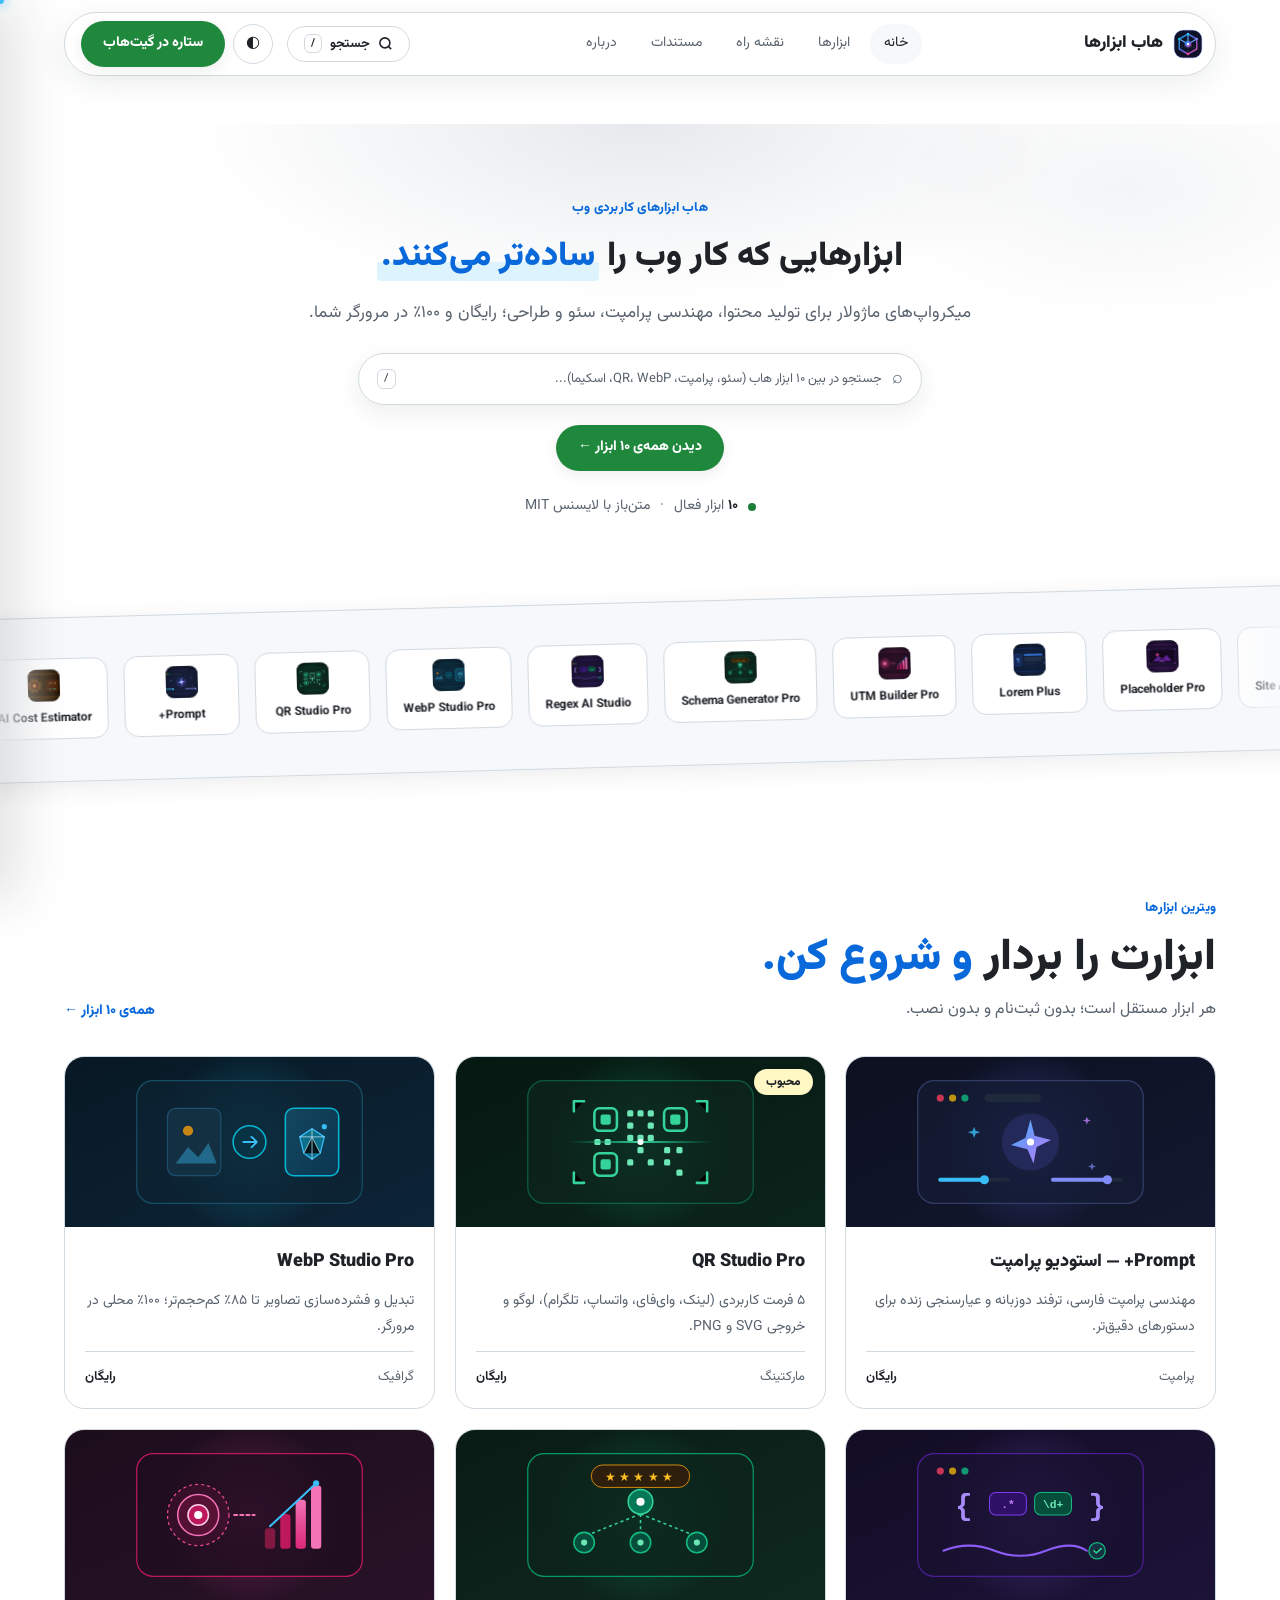
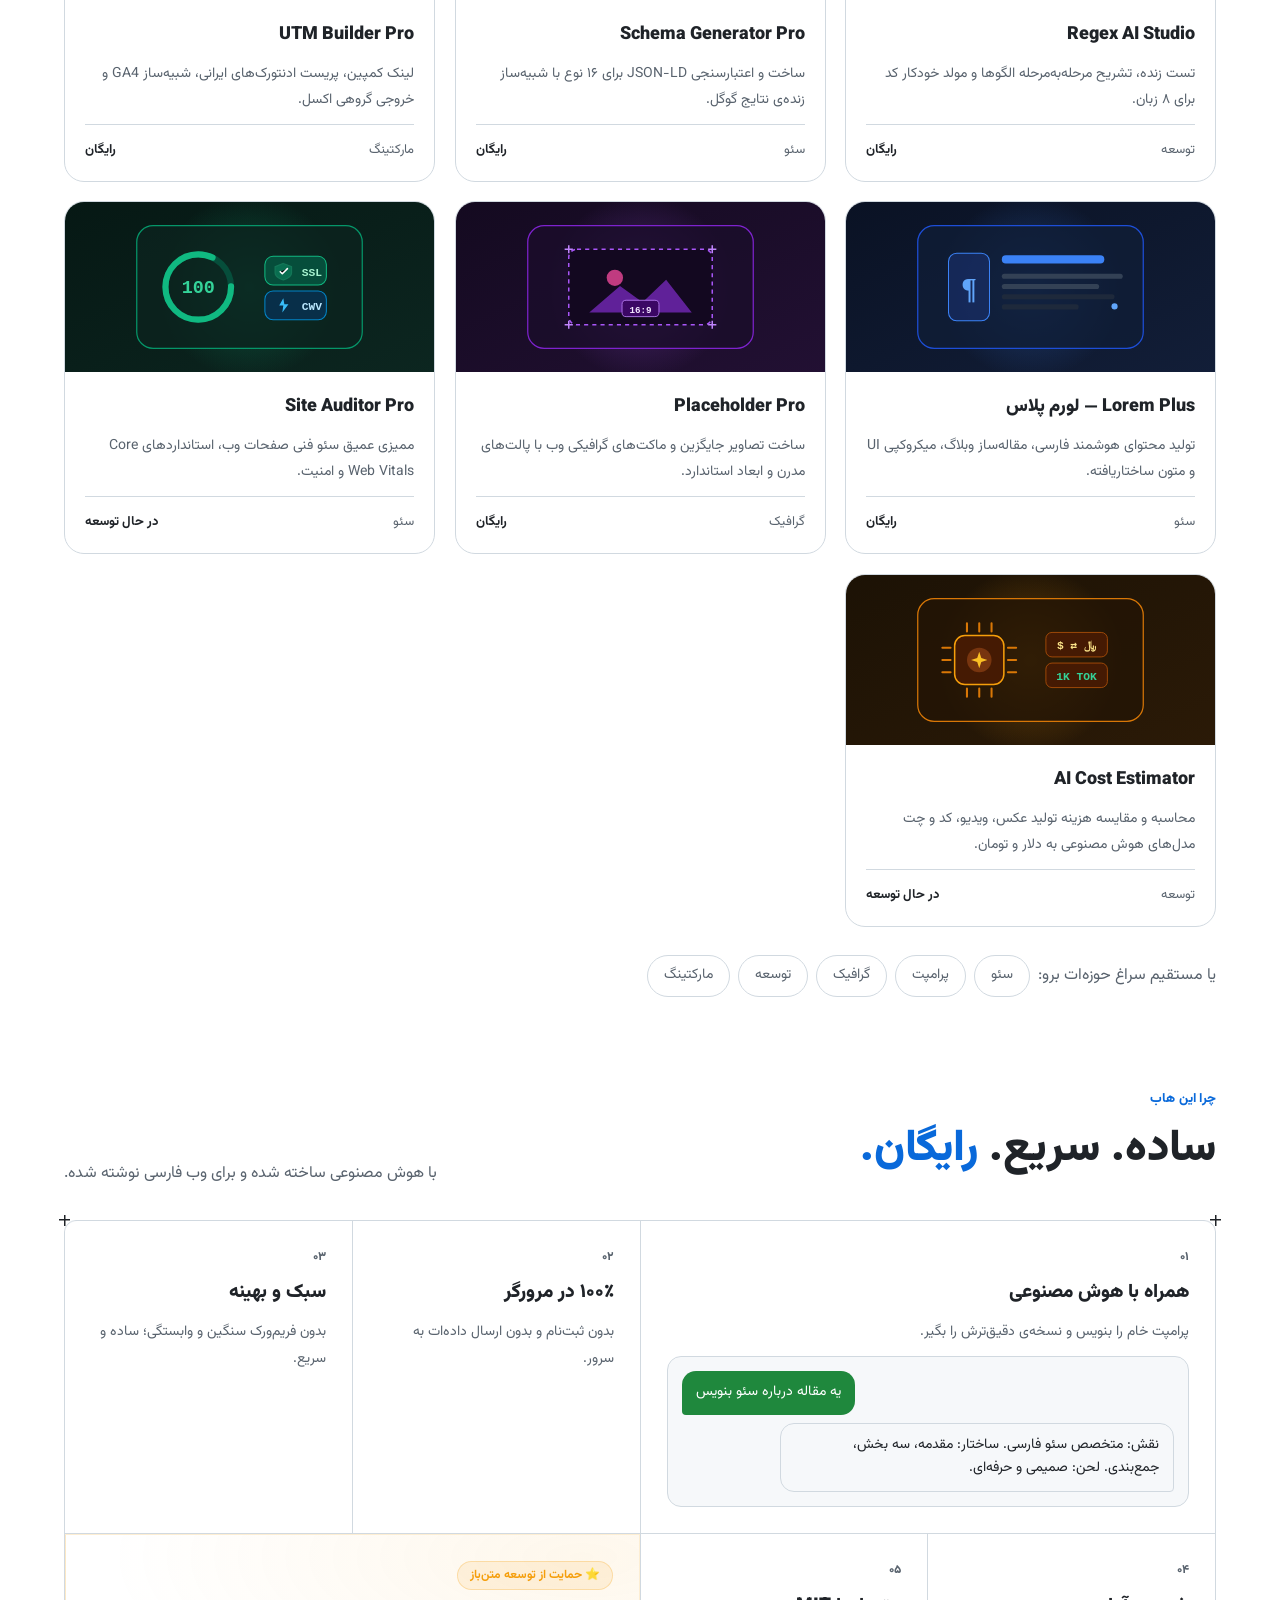
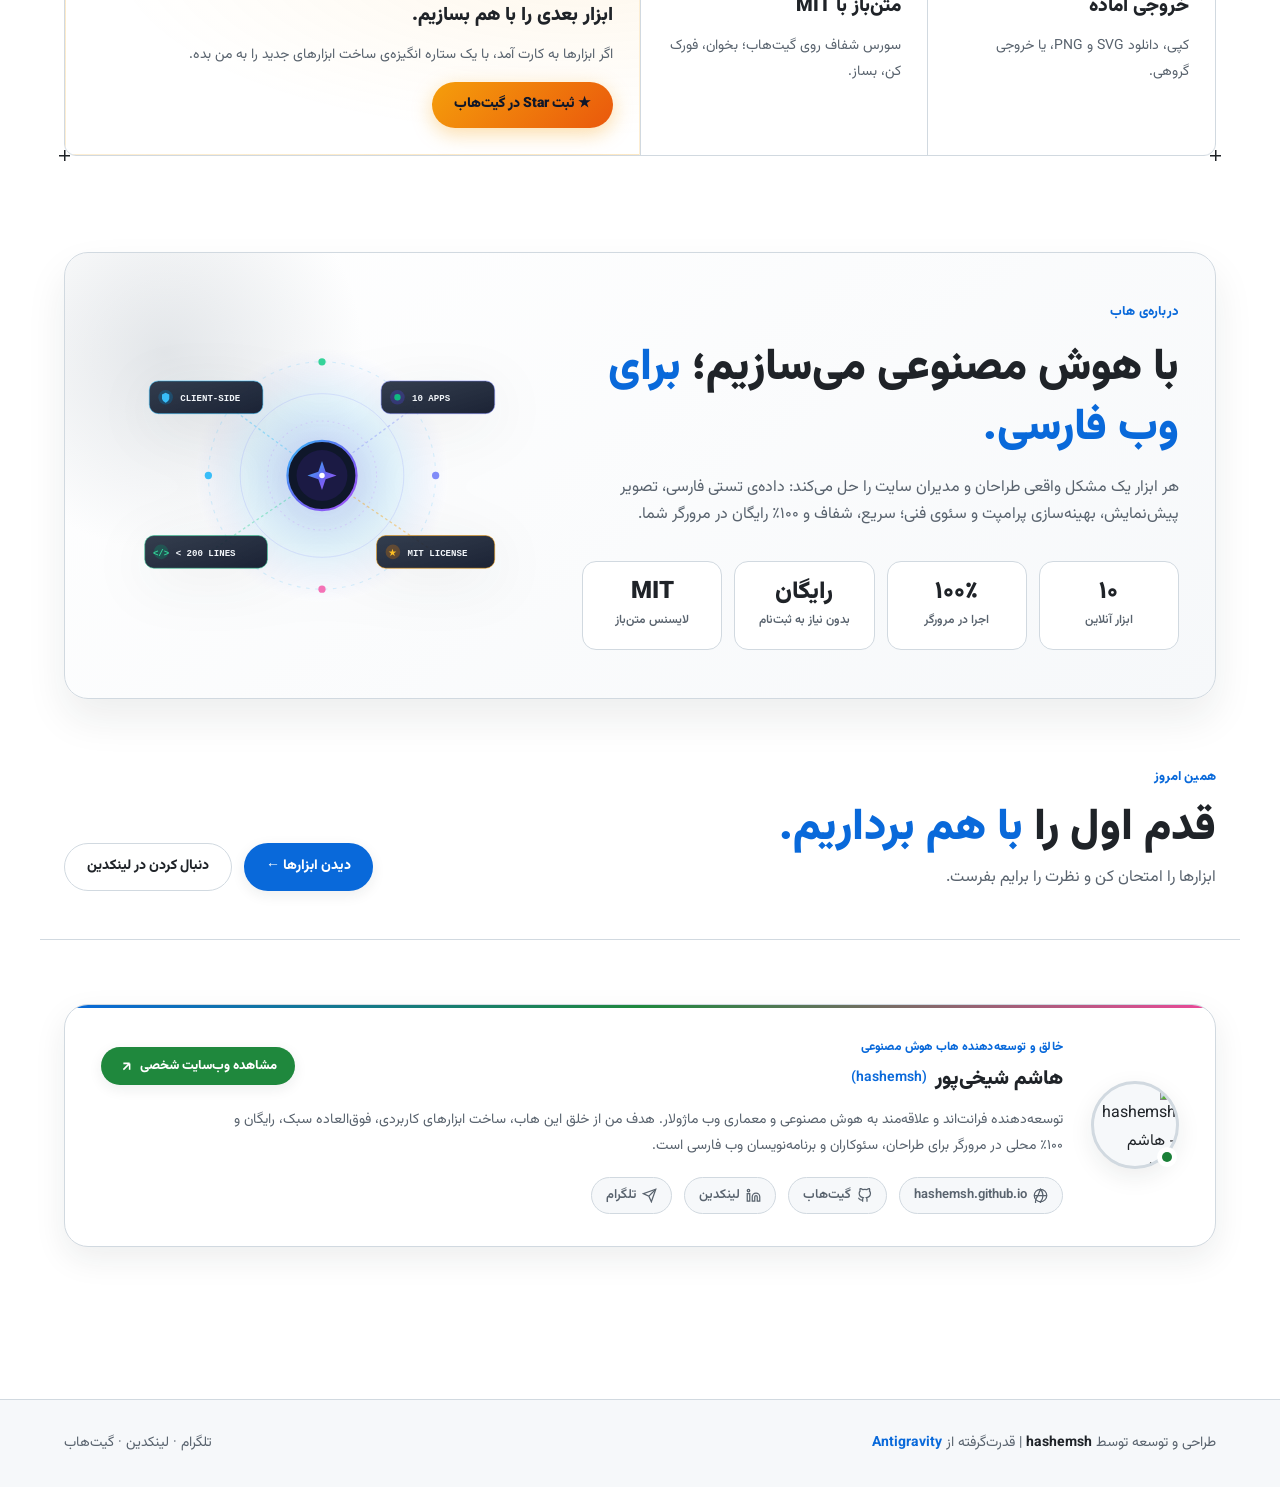
==== commit d8d79949: "style(tools): standardize all 10 tool titles and badges to unified new template aesthetic with perfe" ====
--- a/index.html
+++ b/index.html
@@ -10,7 +10,7 @@
 <script>try{var t=localStorage.getItem("theme")||localStorage.getItem("ai_hub_theme");if(t)document.documentElement.setAttribute("data-theme",t)}catch(e){}</script>
 <link rel="preconnect" href="https://fonts.googleapis.com"><link rel="preconnect" href="https://fonts.gstatic.com" crossorigin>
 <link href="https://fonts.googleapis.com/css2?family=Vazirmatn:wght@400;500;800;900&display=swap" rel="stylesheet">
-<link rel="stylesheet" href="assets/css/hub-theme.css?v=9">
+<link rel="stylesheet" href="assets/css/hub-theme.css?v=10">
 </head>
 <body>
 <div class="pg">
--- a/assets/css/hub-theme.css
+++ b/assets/css/hub-theme.css
@@ -13,7 +13,9 @@
 .gridbg{position:absolute;inset:0;background:radial-gradient(50% 60% at 50% 0%,var(--g1),transparent 70%),radial-gradient(30% 45% at 88% 15%,var(--g2),transparent 70%)}
 .eb{display:inline-block;font-size:13px;font-weight:800;color:var(--bt);letter-spacing:.2px}
 h1{position:relative;margin:12px auto 16px;font-size:clamp(20px,3.2vw,34px);font-weight:900;line-height:1.4;max-width:960px;text-align:center}
-.mk{background:linear-gradient(transparent 64%,var(--hl) 64%)}
+.mk{background:linear-gradient(transparent 62%,var(--hl) 62%);padding:0 4px;border-radius:4px;display:inline-block}
+[data-theme="light"] .mk{color:#0969da;background:linear-gradient(transparent 60%,#ddf4ff 60%)}
+[data-theme="dark"] .mk{color:var(--ink);background:linear-gradient(transparent 60%,rgba(56,139,253,.3) 60%)}
 .lead{position:relative;color:var(--mut);max-width:760px;margin:0 auto 24px;font-size:17px;line-height:1.9}
 .hero-search-wrap{position:relative;max-width:580px;width:100%;margin:20px auto 0;padding:0 8px;z-index:30}
 .hero-search-box{display:flex;align-items:center;gap:10px;background:var(--card);border:1.5px solid var(--line);border-radius:999px;padding:8px 18px;box-shadow:0 8px 24px var(--sh0);transition:border-color .2s,box-shadow .2s}
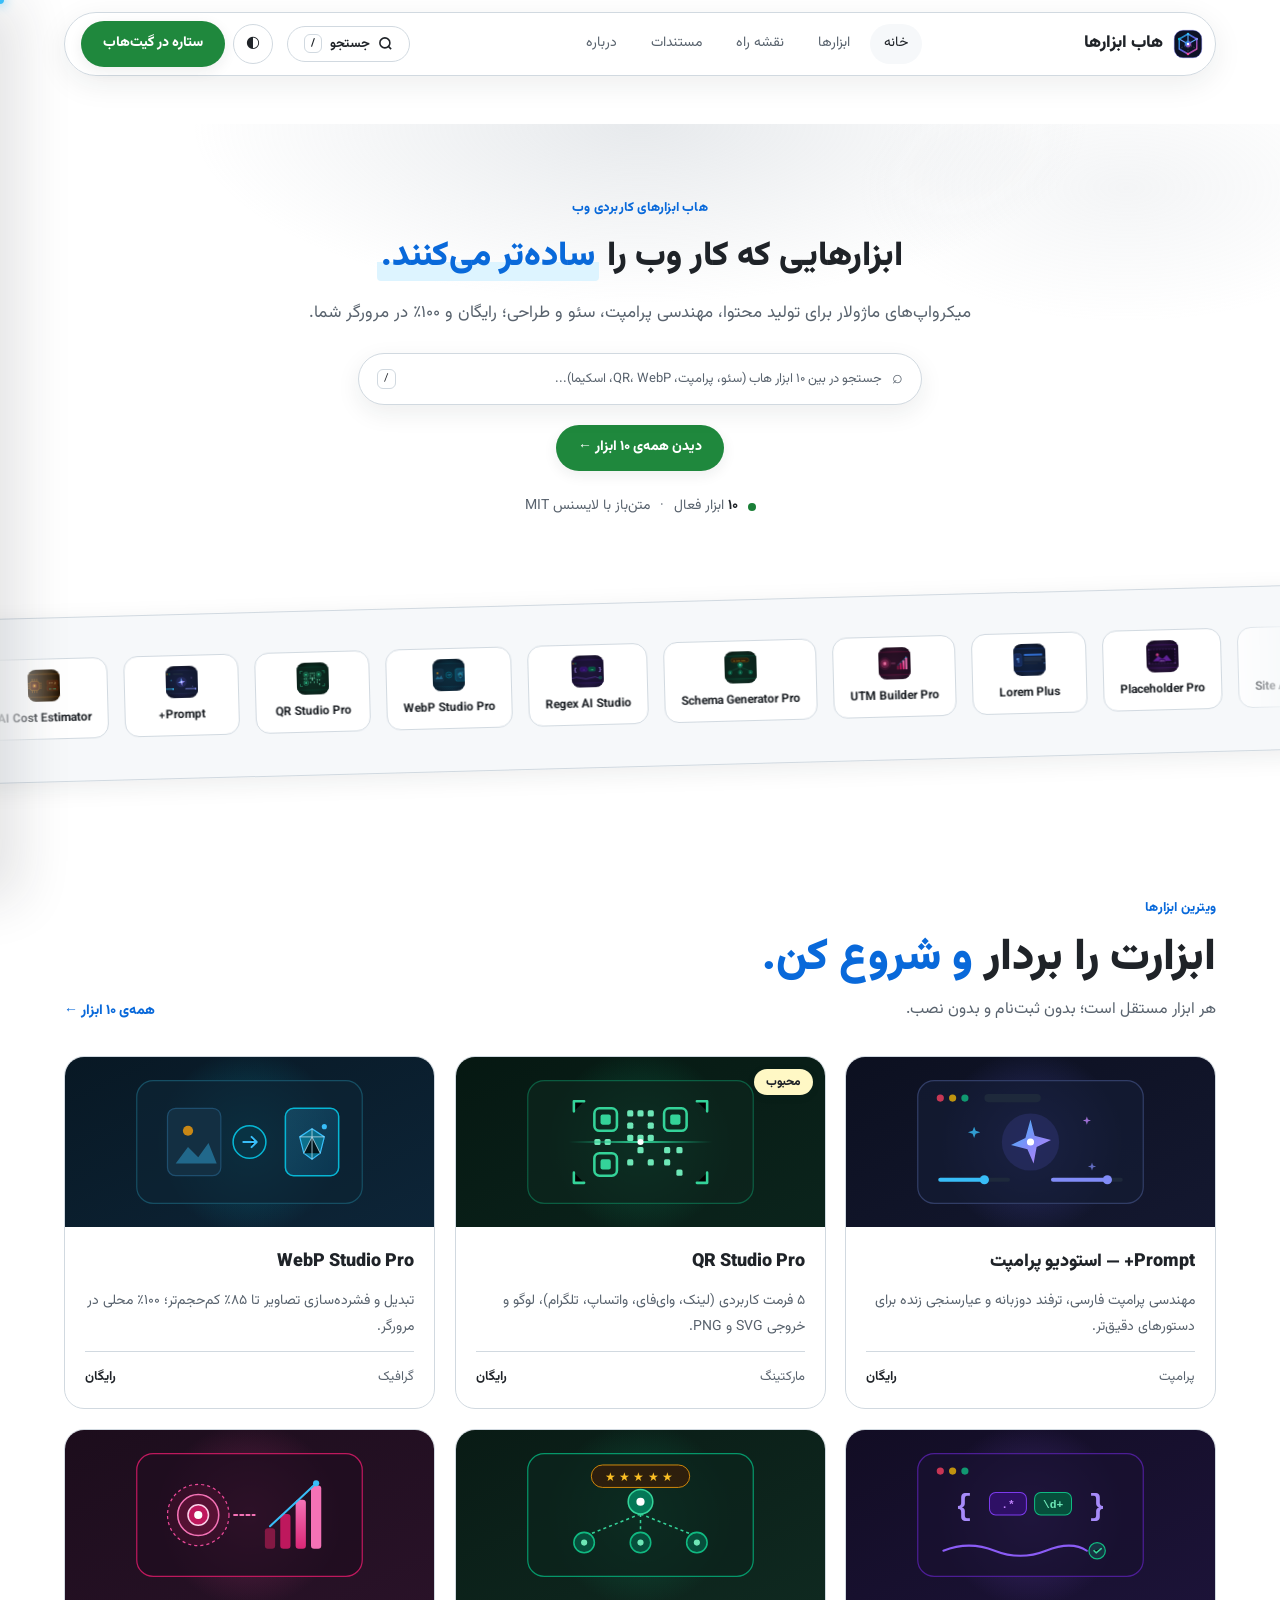
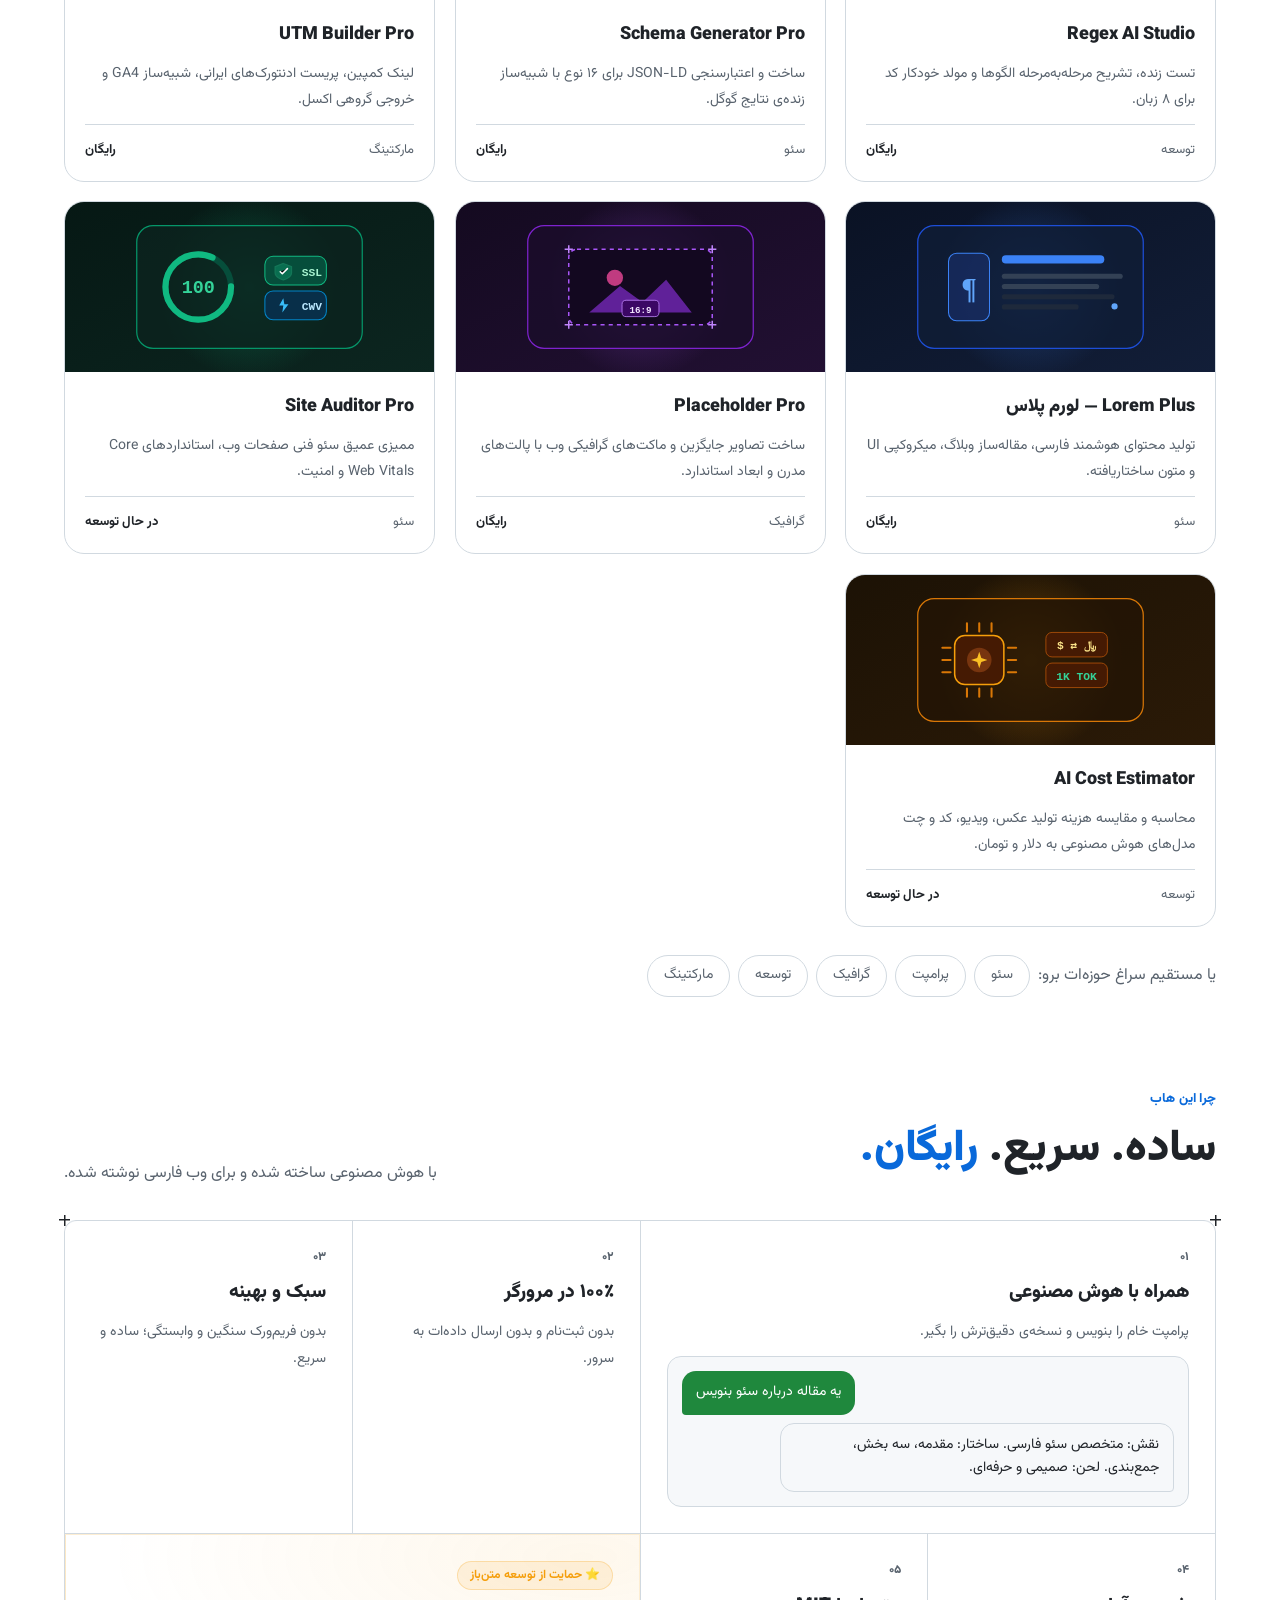
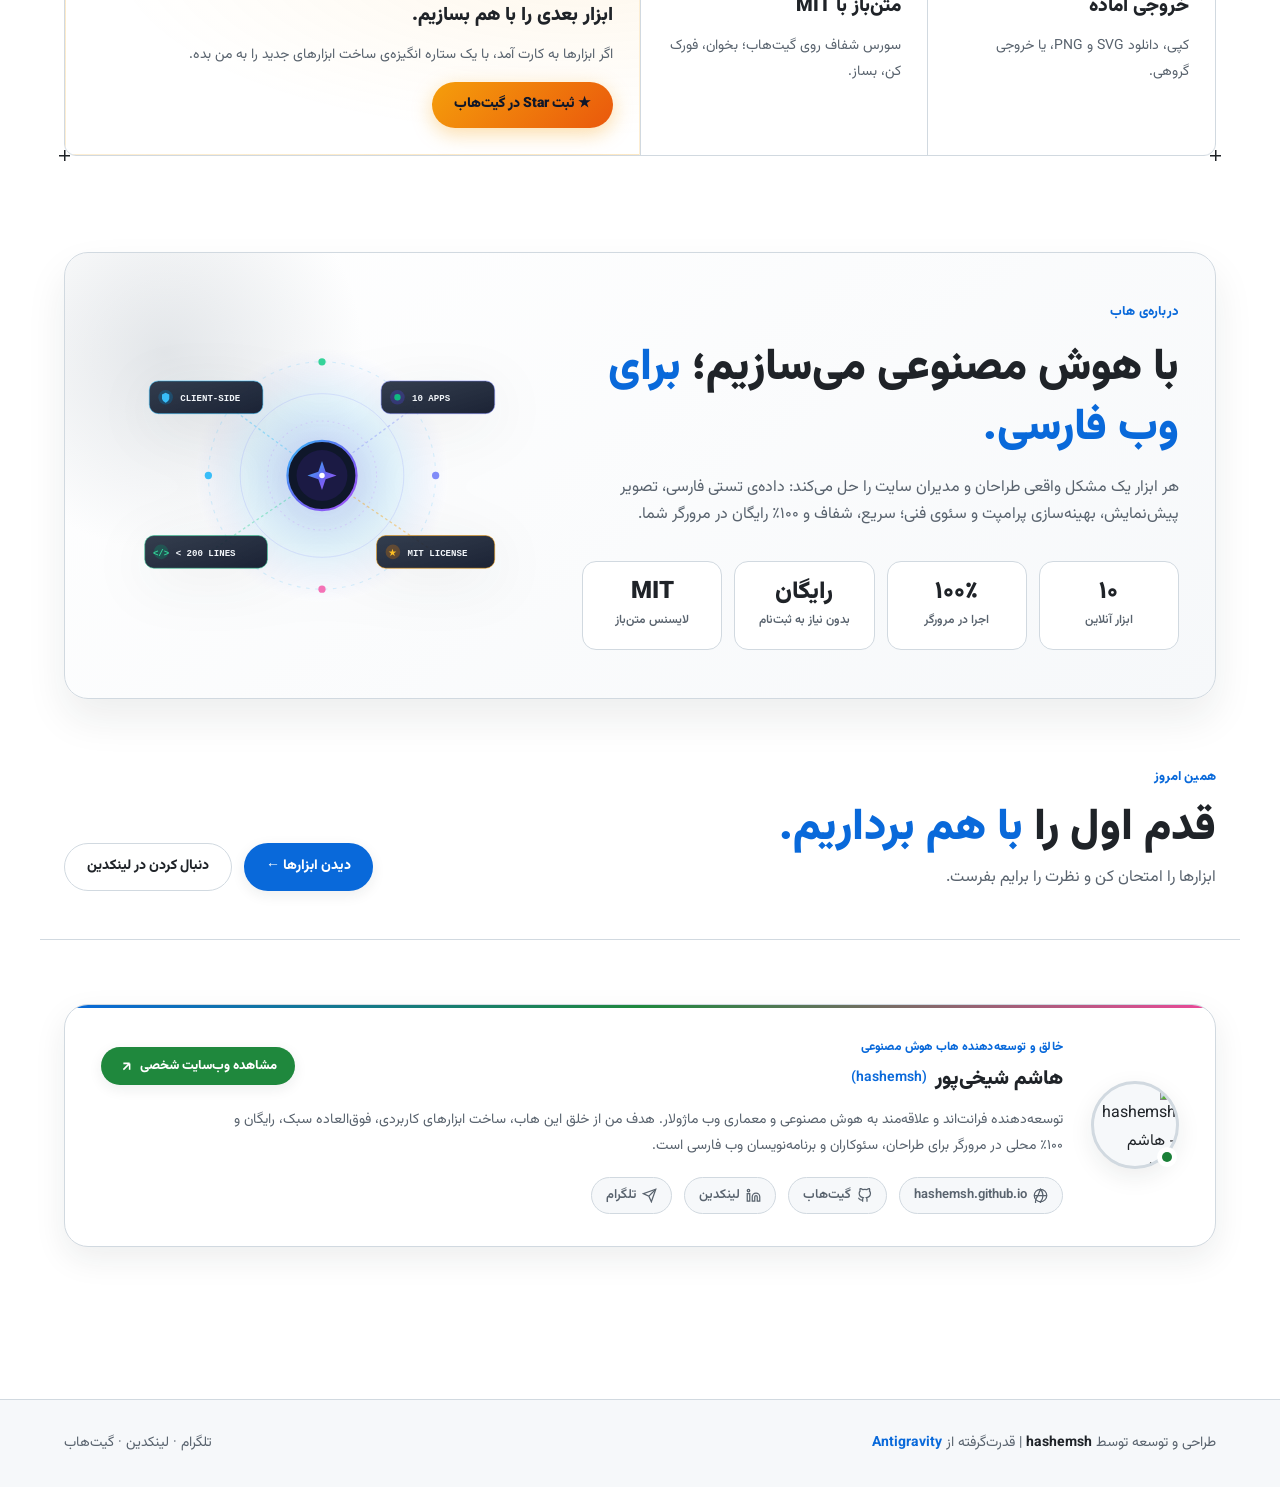
==== commit 7c1d26f7: "feat(site-auditor): upgrade hero to unified template showcase layout and bump cache versions" ====
--- a/index.html
+++ b/index.html
@@ -10,7 +10,7 @@
 <script>try{var t=localStorage.getItem("theme")||localStorage.getItem("ai_hub_theme");if(t)document.documentElement.setAttribute("data-theme",t)}catch(e){}</script>
 <link rel="preconnect" href="https://fonts.googleapis.com"><link rel="preconnect" href="https://fonts.gstatic.com" crossorigin>
 <link href="https://fonts.googleapis.com/css2?family=Vazirmatn:wght@400;500;800;900&display=swap" rel="stylesheet">
-<link rel="stylesheet" href="assets/css/hub-theme.css?v=10">
+<link rel="stylesheet" href="assets/css/hub-theme.css?v=11">
 </head>
 <body>
 <div class="pg">
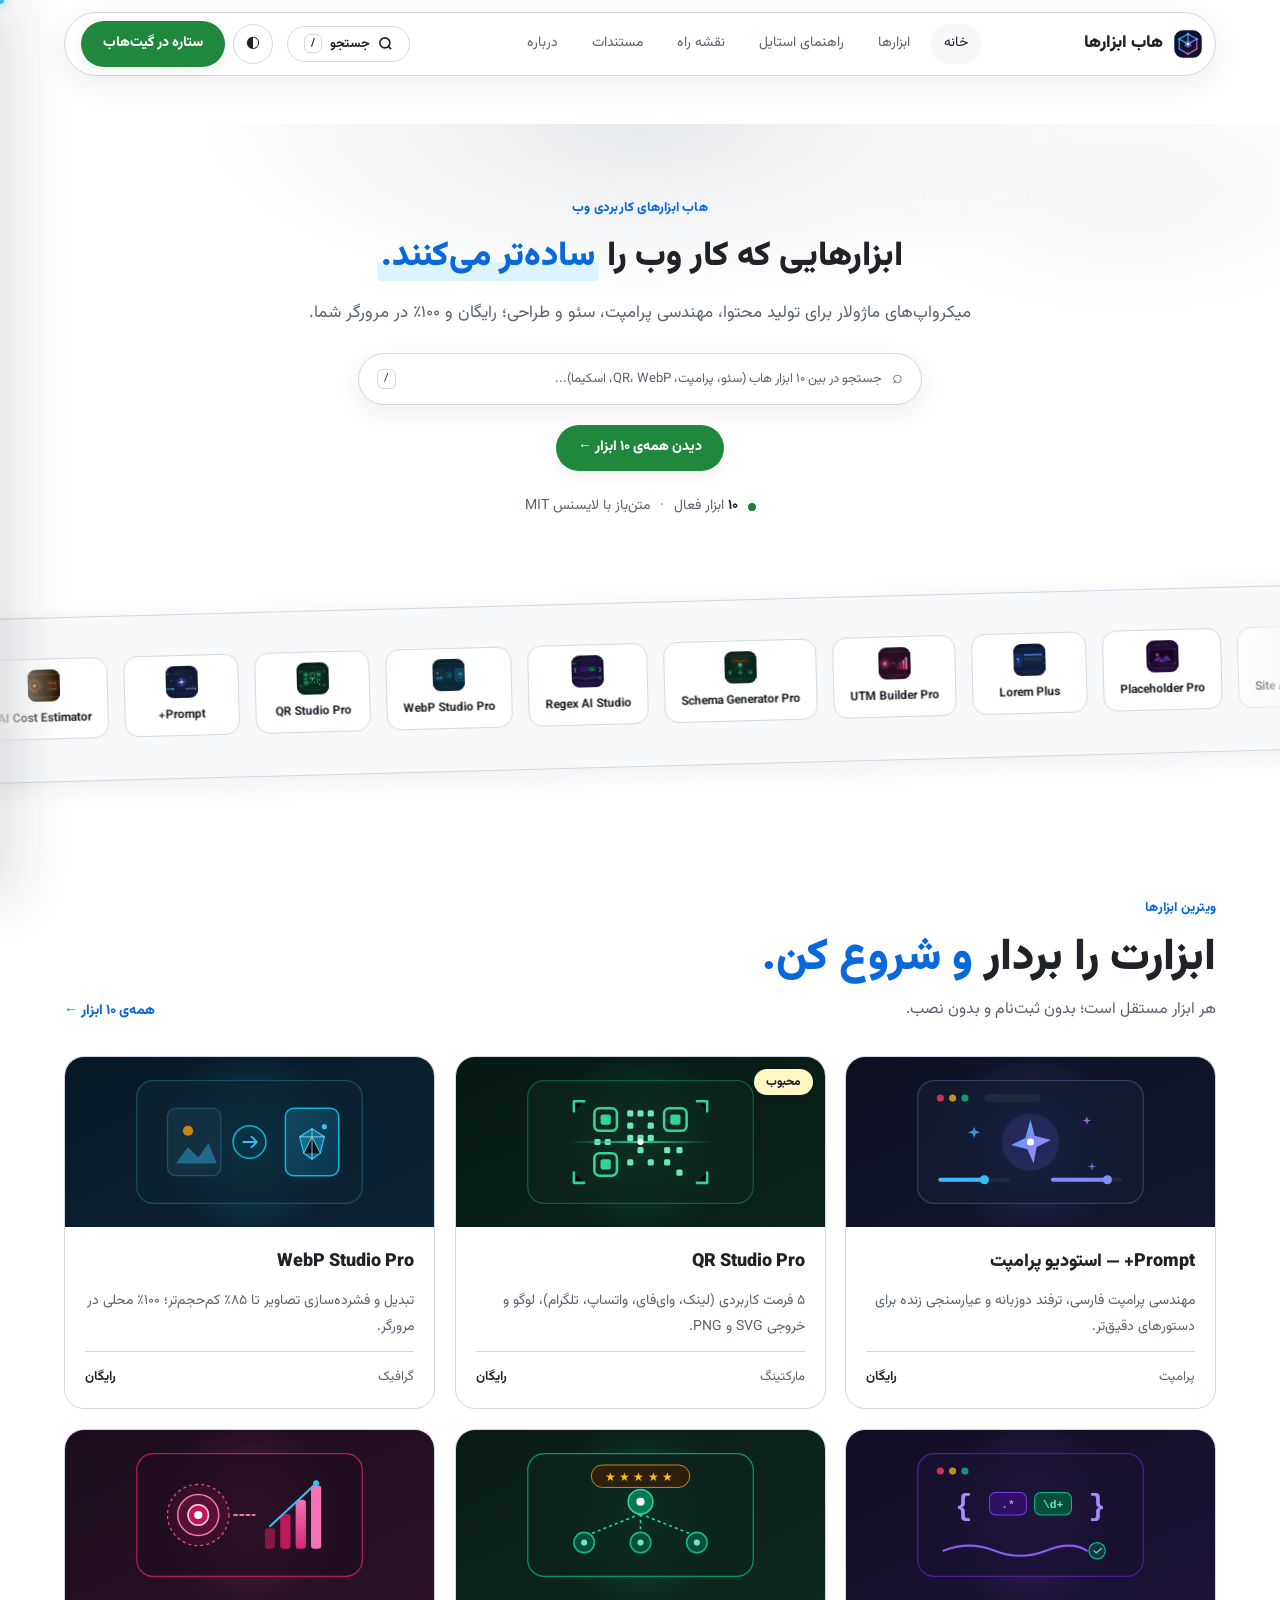
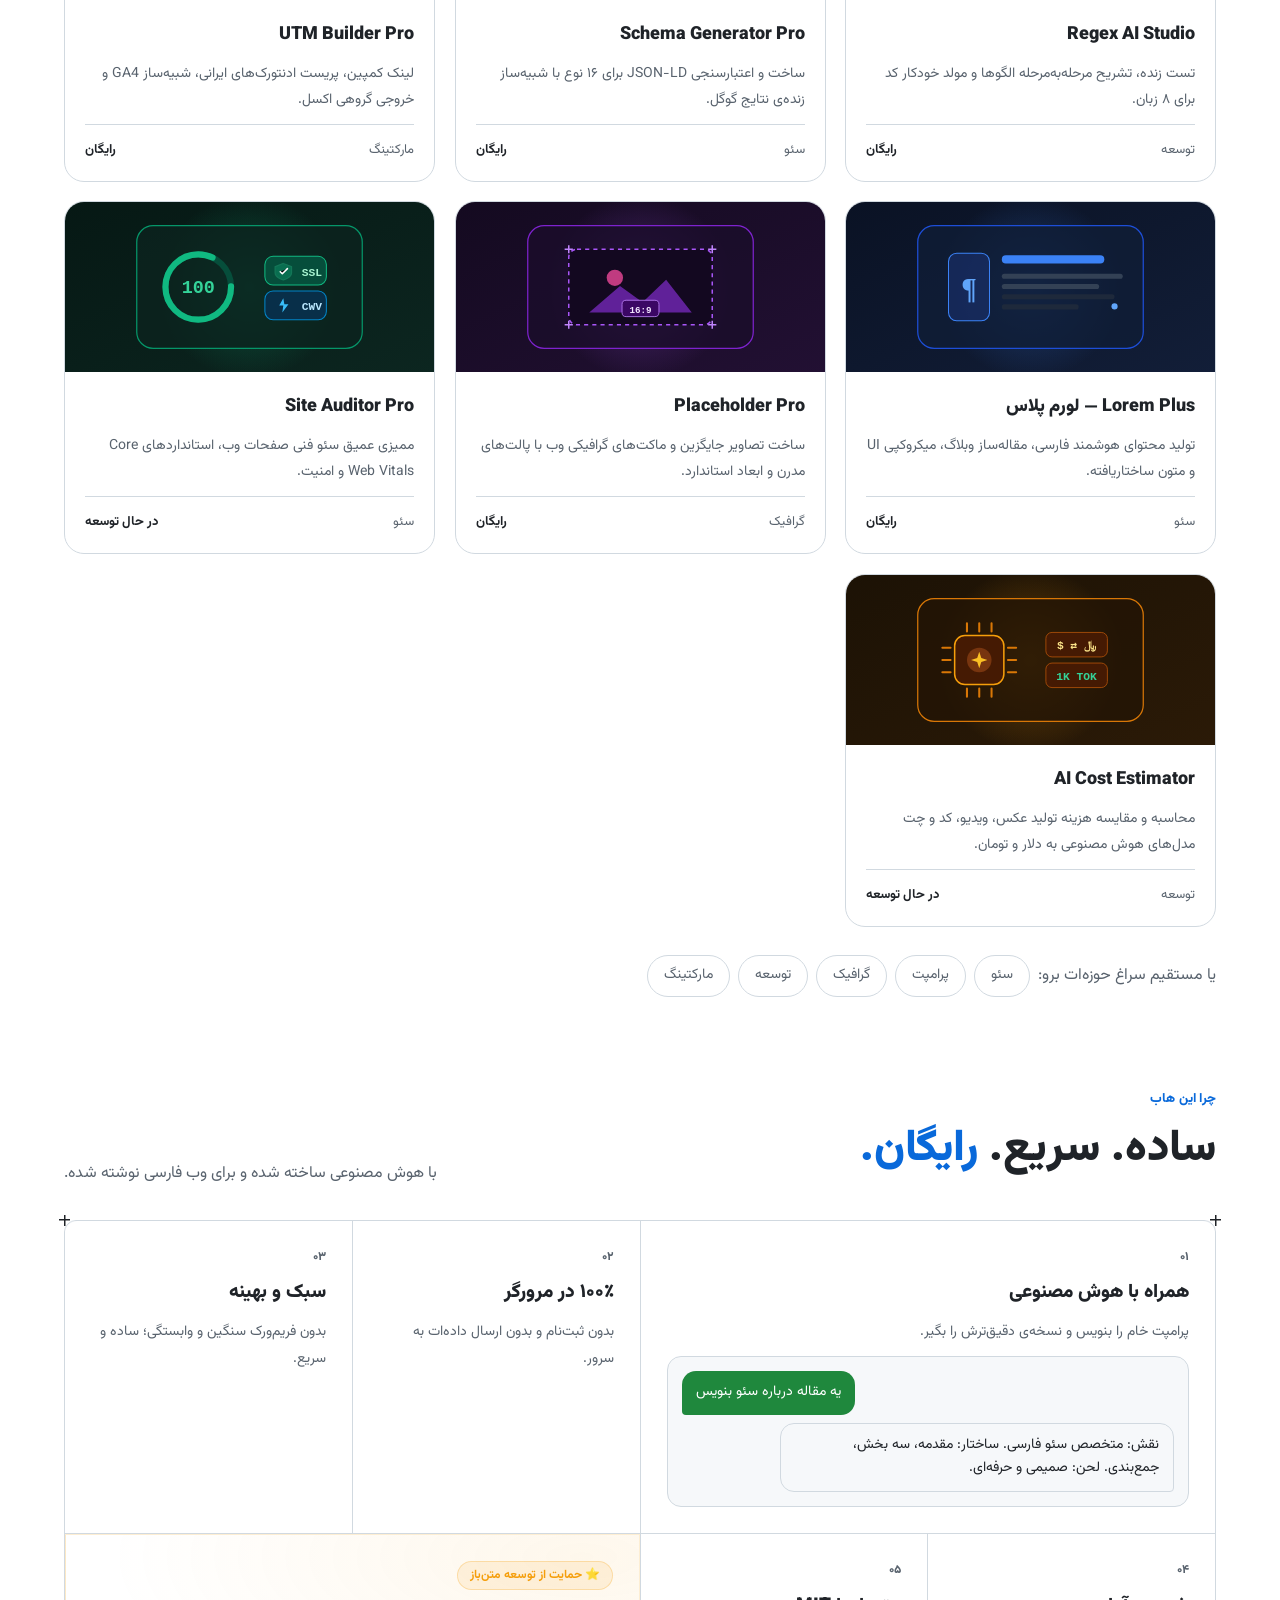
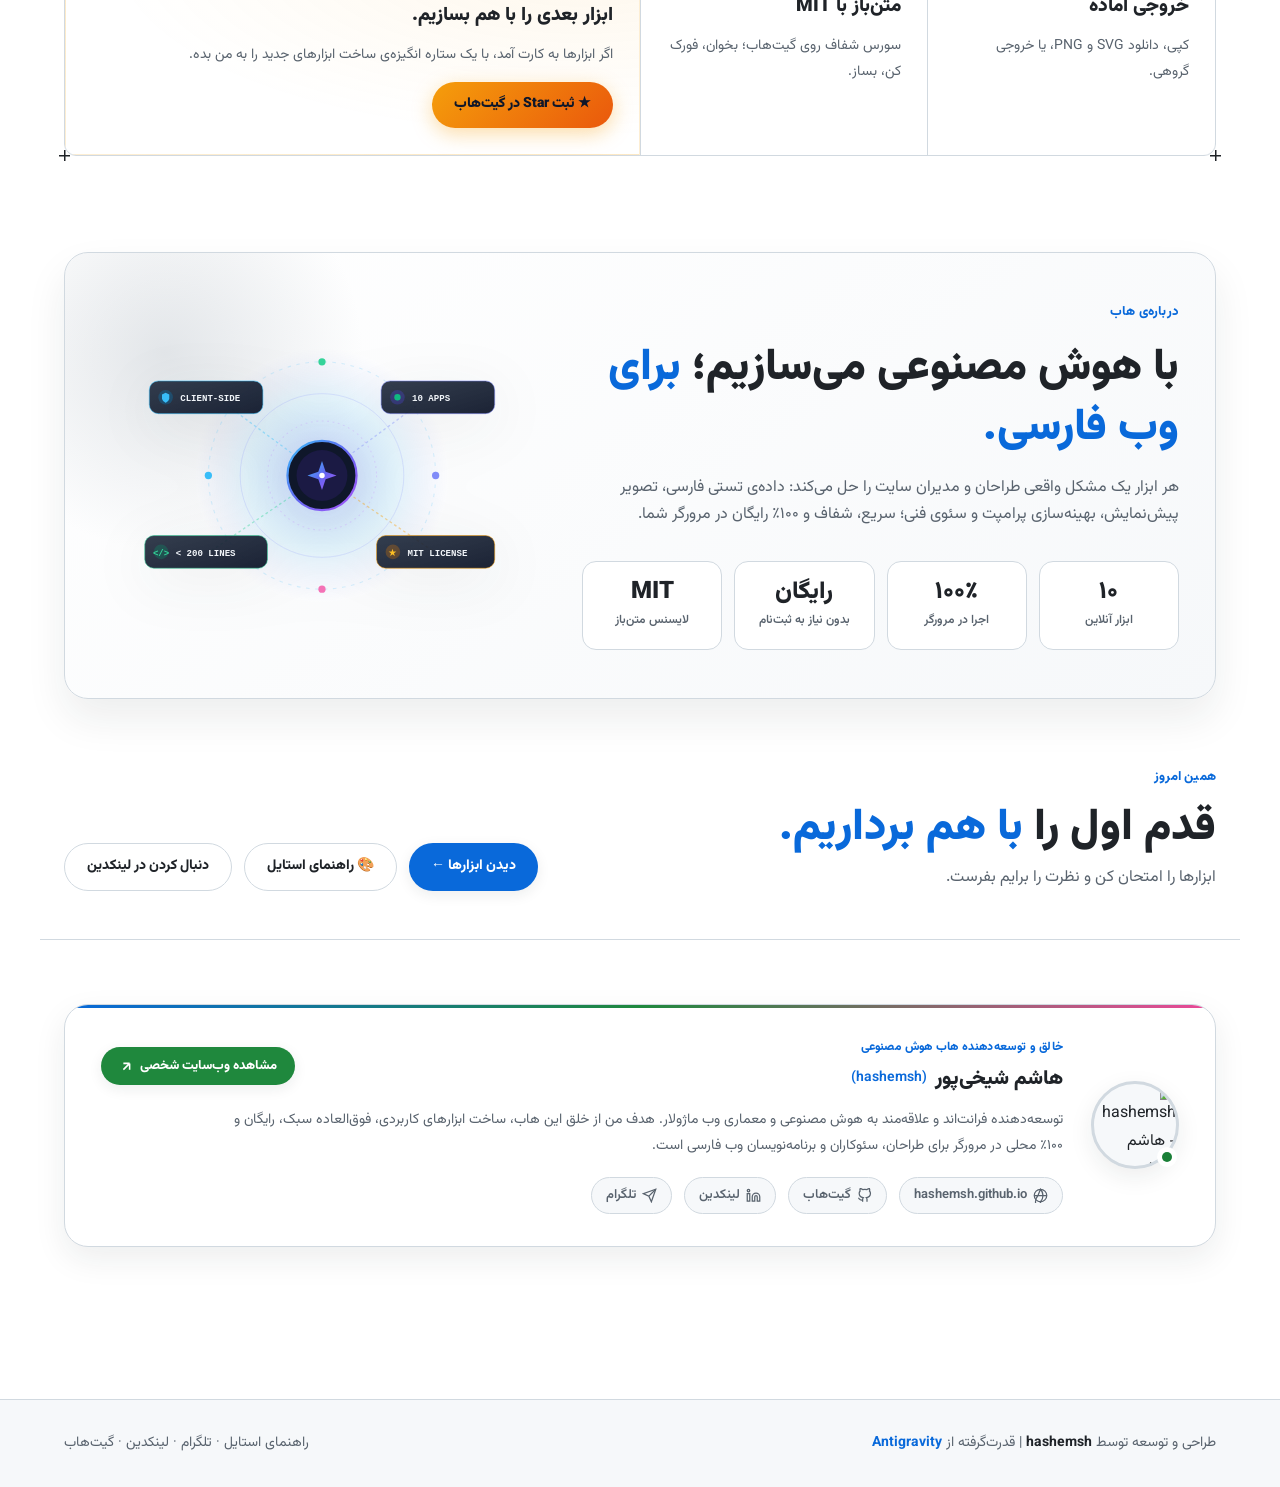
==== commit 4705a9b4: "feat(styleguide): add comprehensive style guide, UI kit, and automated new tool release checklist" ====
--- a/index.html
+++ b/index.html
@@ -126,7 +126,7 @@
 </div></div>
 </div></div>
 
-<div class="cb"><div class="sh"><div><span class="eb">همین امروز</span><h2>قدم اول را <span class="gg">با هم برداریم.</span></h2><p class="mu" style="margin:0">ابزارها را امتحان کن و نظرت را برایم بفرست.</p></div><div style="display:flex;gap:12px;flex-wrap:wrap"><a class="btn bg2" href="#tools">دیدن ابزارها ←</a><a class="btn bo" href="https://www.linkedin.com/in/hashemsheikhypour" target="_blank" rel="noopener noreferrer">دنبال کردن در لینکدین</a></div></div></div>
+<div class="cb"><div class="sh"><div><span class="eb">همین امروز</span><h2>قدم اول را <span class="gg">با هم برداریم.</span></h2><p class="mu" style="margin:0">ابزارها را امتحان کن و نظرت را برایم بفرست.</p></div><div style="display:flex;gap:12px;flex-wrap:wrap"><a class="btn bg2" href="#tools">دیدن ابزارها ←</a><a class="btn bo" href="./styleguide/">🎨 راهنمای استایل</a><a class="btn bo" href="https://www.linkedin.com/in/hashemsheikhypour" target="_blank" rel="noopener noreferrer">دنبال کردن در لینکدین</a></div></div></div>
 
 <div class="dev-author-sec">
 <div class="sh">
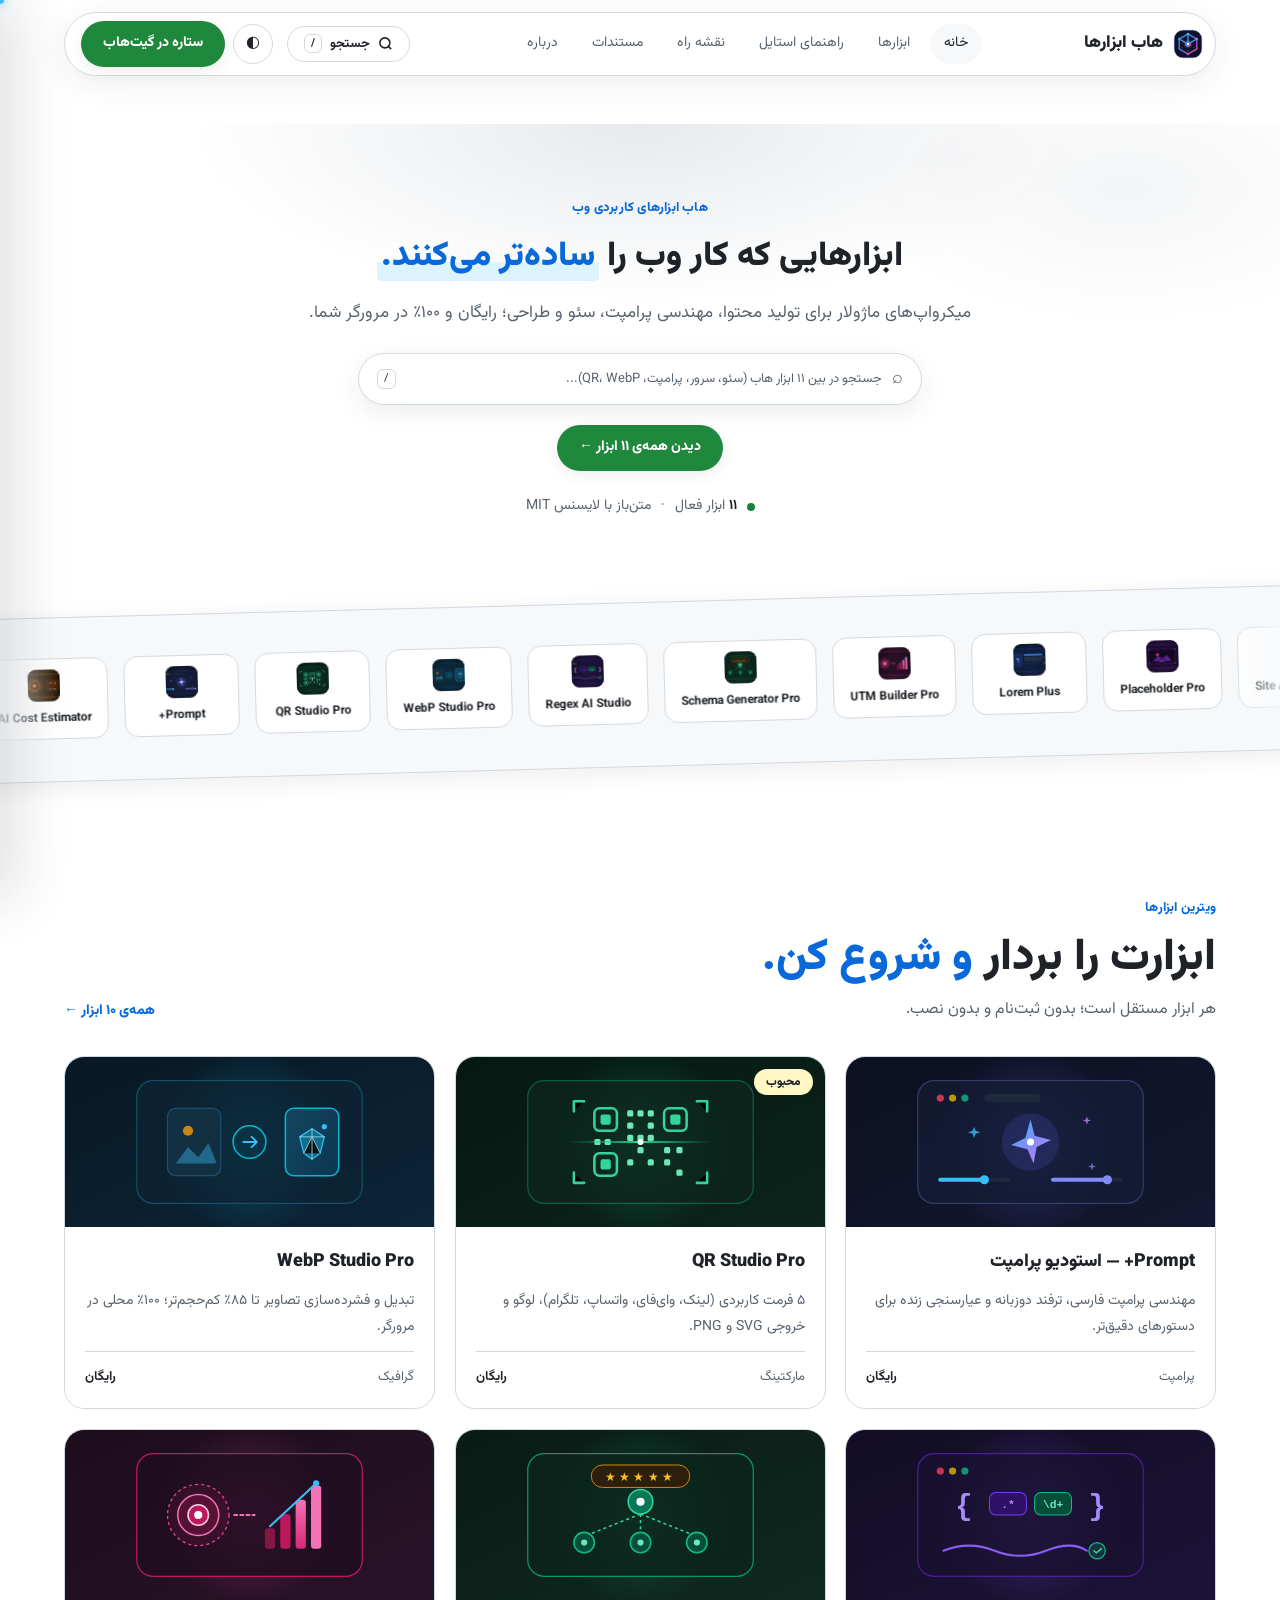
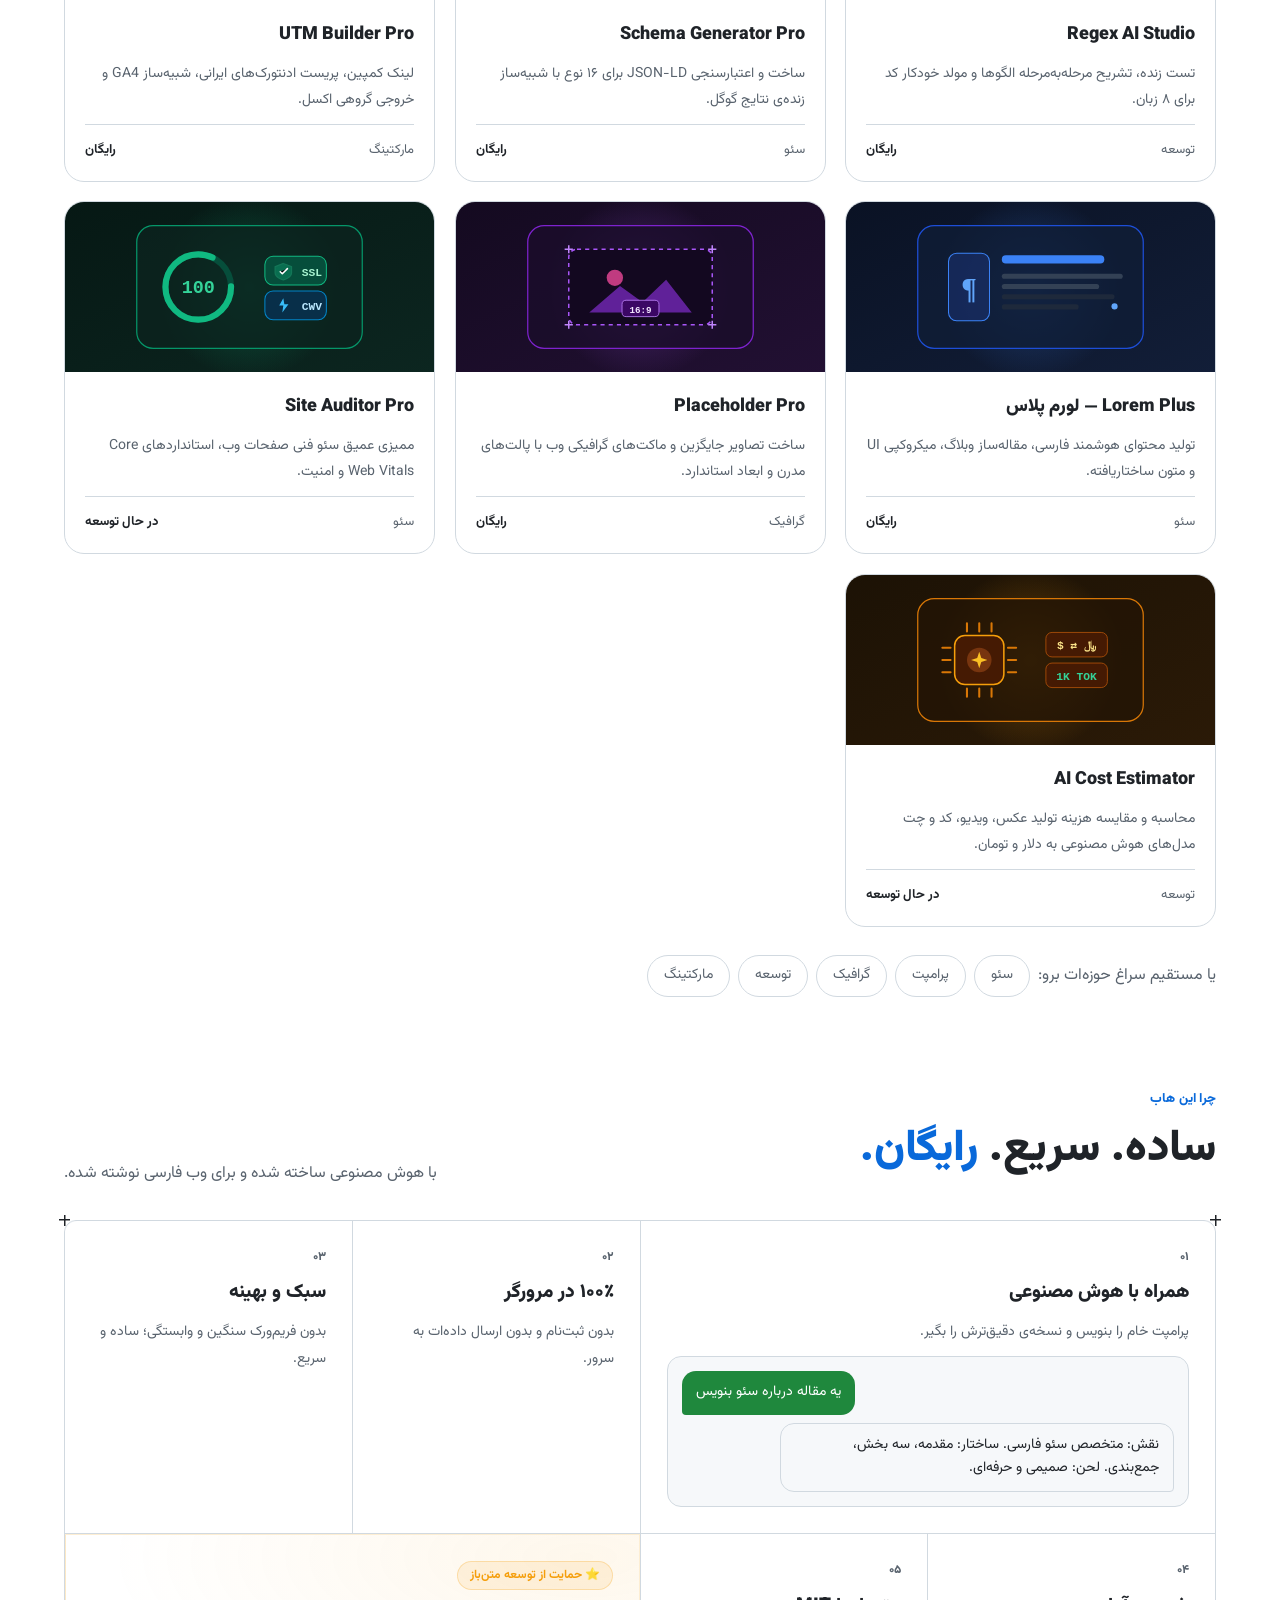
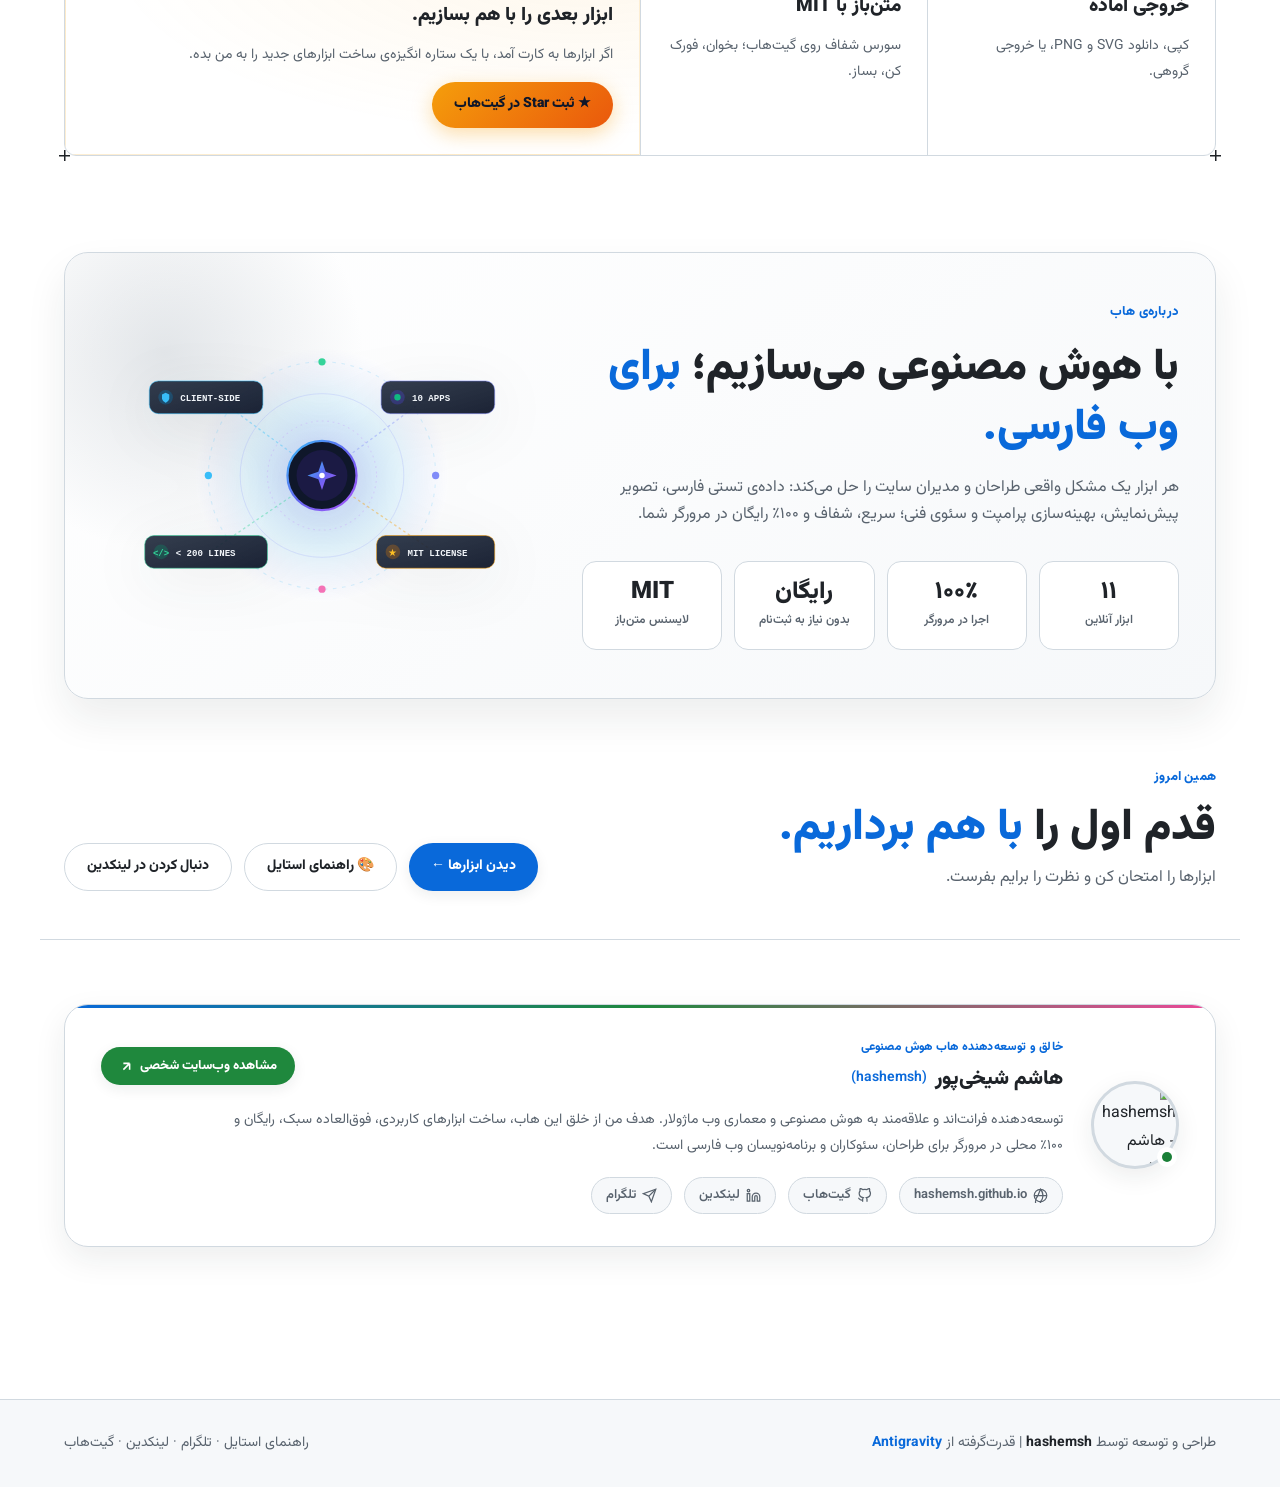
==== commit b098370c: "feat(log-analyzer): add Log Analyzer & AI Debugger tool with full style guide compliance and hub int" ====
--- a/index.html
+++ b/index.html
@@ -24,14 +24,14 @@
 <div class="hero-search-wrap">
 <div class="hero-search-box">
 <span class="srch-icon" aria-hidden="true">⌕</span>
-<input type="text" id="hero-search-input" class="hero-search-input" placeholder="جستجو در بین ۱۰ ابزار هاب (سئو، پرامپت، QR، WebP، اسکیما)..." autocomplete="off" aria-label="جستجوی زنده ابزارها">
+<input type="text" id="hero-search-input" class="hero-search-input" placeholder="جستجو در بین ۱۱ ابزار هاب (سئو، سرور، پرامپت، QR، WebP)..." autocomplete="off" aria-label="جستجوی زنده ابزارها">
 <span class="kb">/</span>
 <button type="button" id="hero-search-clear" class="srch-clear" aria-label="پاک کردن جستجو" style="display:none">✕</button>
 </div>
 <div id="hero-search-suggestions" class="search-suggestions-dropdown" style="display:none;" role="listbox" aria-label="پیشنهادات جستجو"></div>
 </div>
-<div class="cta"><a class="btn bp" href="#tools">دیدن همه‌ی ۱۰ ابزار ←</a></div>
-<div class="live"><i class="dot"></i><span><b style="color:var(--ink)">۱۰</b> ابزار فعال</span><span>·</span><span>متن‌باز با لایسنس MIT</span></div>
+<div class="cta"><a class="btn bp" href="#tools">دیدن همه‌ی ۱۱ ابزار ←</a></div>
+<div class="live"><i class="dot"></i><span><b style="color:var(--ink)">۱۱</b> ابزار فعال</span><span>·</span><span>متن‌باز با لایسنس MIT</span></div>
 </div></div>
 
 <div class="strip">
@@ -47,6 +47,7 @@
 <a class="mq-item" href="./lorem-plus/"><img src="assets/images/tools/lorem-plus.svg" alt="" width="32" height="32" loading="lazy"><span>Lorem Plus</span></a>
 <a class="mq-item" href="./placeholder-pro/"><img src="assets/images/tools/placeholder-pro.svg" alt="" width="32" height="32" loading="lazy"><span>Placeholder Pro</span></a>
 <a class="mq-item" href="./site-auditor/"><img src="assets/images/tools/site-auditor.svg" alt="" width="32" height="32" loading="lazy"><span>Site Auditor Pro</span></a>
+<a class="mq-item" href="./log-analyzer/"><img src="assets/images/tools/log-analyzer.svg" alt="" width="32" height="32" loading="lazy"><span>Log Analyzer AI</span></a>
 <a class="mq-item" href="./ai-cost-estimator/"><img src="assets/images/tools/ai-cost-estimator.svg" alt="" width="32" height="32" loading="lazy"><span>AI Cost Estimator</span></a>
 <a class="mq-item" href="./prompt-optimizer/"><img src="assets/images/tools/prompt-optimizer.svg" alt="" width="32" height="32" loading="lazy"><span>Prompt+</span></a>
 <a class="mq-item" href="./qr-studio/"><img src="assets/images/tools/qr-studio.svg" alt="" width="32" height="32" loading="lazy"><span>QR Studio Pro</span></a>
@@ -57,6 +58,7 @@
 <a class="mq-item" href="./lorem-plus/"><img src="assets/images/tools/lorem-plus.svg" alt="" width="32" height="32" loading="lazy"><span>Lorem Plus</span></a>
 <a class="mq-item" href="./placeholder-pro/"><img src="assets/images/tools/placeholder-pro.svg" alt="" width="32" height="32" loading="lazy"><span>Placeholder Pro</span></a>
 <a class="mq-item" href="./site-auditor/"><img src="assets/images/tools/site-auditor.svg" alt="" width="32" height="32" loading="lazy"><span>Site Auditor Pro</span></a>
+<a class="mq-item" href="./log-analyzer/"><img src="assets/images/tools/log-analyzer.svg" alt="" width="32" height="32" loading="lazy"><span>Log Analyzer AI</span></a>
 <a class="mq-item" href="./ai-cost-estimator/" aria-hidden="true"><img src="assets/images/tools/ai-cost-estimator.svg" alt="" width="32" height="32" loading="lazy"><span>AI Cost Estimator</span></a>
 <a class="mq-item" href="./prompt-optimizer/" aria-hidden="true"><img src="assets/images/tools/prompt-optimizer.svg" alt="" width="32" height="32" loading="lazy"><span>Prompt+</span></a>
 <a class="mq-item" href="./qr-studio/" aria-hidden="true"><img src="assets/images/tools/qr-studio.svg" alt="" width="32" height="32" loading="lazy"><span>QR Studio Pro</span></a>
@@ -67,6 +69,7 @@
 <a class="mq-item" href="./lorem-plus/" aria-hidden="true"><img src="assets/images/tools/lorem-plus.svg" alt="" width="32" height="32" loading="lazy"><span>Lorem Plus</span></a>
 <a class="mq-item" href="./placeholder-pro/" aria-hidden="true"><img src="assets/images/tools/placeholder-pro.svg" alt="" width="32" height="32" loading="lazy"><span>Placeholder Pro</span></a>
 <a class="mq-item" href="./site-auditor/" aria-hidden="true"><img src="assets/images/tools/site-auditor.svg" alt="" width="32" height="32" loading="lazy"><span>Site Auditor Pro</span></a>
+<a class="mq-item" href="./log-analyzer/" aria-hidden="true"><img src="assets/images/tools/log-analyzer.svg" alt="" width="32" height="32" loading="lazy"><span>Log Analyzer AI</span></a>
 <a class="mq-item" href="./ai-cost-estimator/" aria-hidden="true"><img src="assets/images/tools/ai-cost-estimator.svg" alt="" width="32" height="32" loading="lazy"><span>AI Cost Estimator</span></a>
 <a class="mq-item" href="./prompt-optimizer/" aria-hidden="true"><img src="assets/images/tools/prompt-optimizer.svg" alt="" width="32" height="32" loading="lazy"><span>Prompt+</span></a>
 <a class="mq-item" href="./qr-studio/" aria-hidden="true"><img src="assets/images/tools/qr-studio.svg" alt="" width="32" height="32" loading="lazy"><span>QR Studio Pro</span></a>
@@ -120,7 +123,7 @@
 <span class="eb">درباره‌ی هاب</span>
 <h2>با هوش مصنوعی می‌سازیم؛ <span class="gg">برای وب فارسی.</span></h2>
 <p class="mu">هر ابزار یک مشکل واقعی طراحان و مدیران سایت را حل می‌کند: داده‌ی تستی فارسی، تصویر پیش‌نمایش، بهینه‌سازی پرامپت و سئوی فنی؛ سریع، شفاف و ۱۰۰٪ رایگان در مرورگر شما.</p>
-<div class="st"><div><b>۱۰</b><span>ابزار آنلاین</span></div><div><b>۱۰۰٪</b><span>اجرا در مرورگر</span></div><div><b>رایگان</b><span>بدون نیاز به ثبت‌نام</span></div><div><b>MIT</b><span>لایسنس متن‌باز</span></div></div>
+<div class="st"><div><b>۱۱</b><span>ابزار آنلاین</span></div><div><b>۱۰۰٪</b><span>اجرا در مرورگر</span></div><div><b>رایگان</b><span>بدون نیاز به ثبت‌نام</span></div><div><b>MIT</b><span>لایسنس متن‌باز</span></div></div>
 </div>
 <div class="about-visual-box"><img src="assets/images/about-visual.svg" alt="معماری هوش مصنوعی وب فارسی" class="about-img" loading="lazy"></div>
 </div></div>
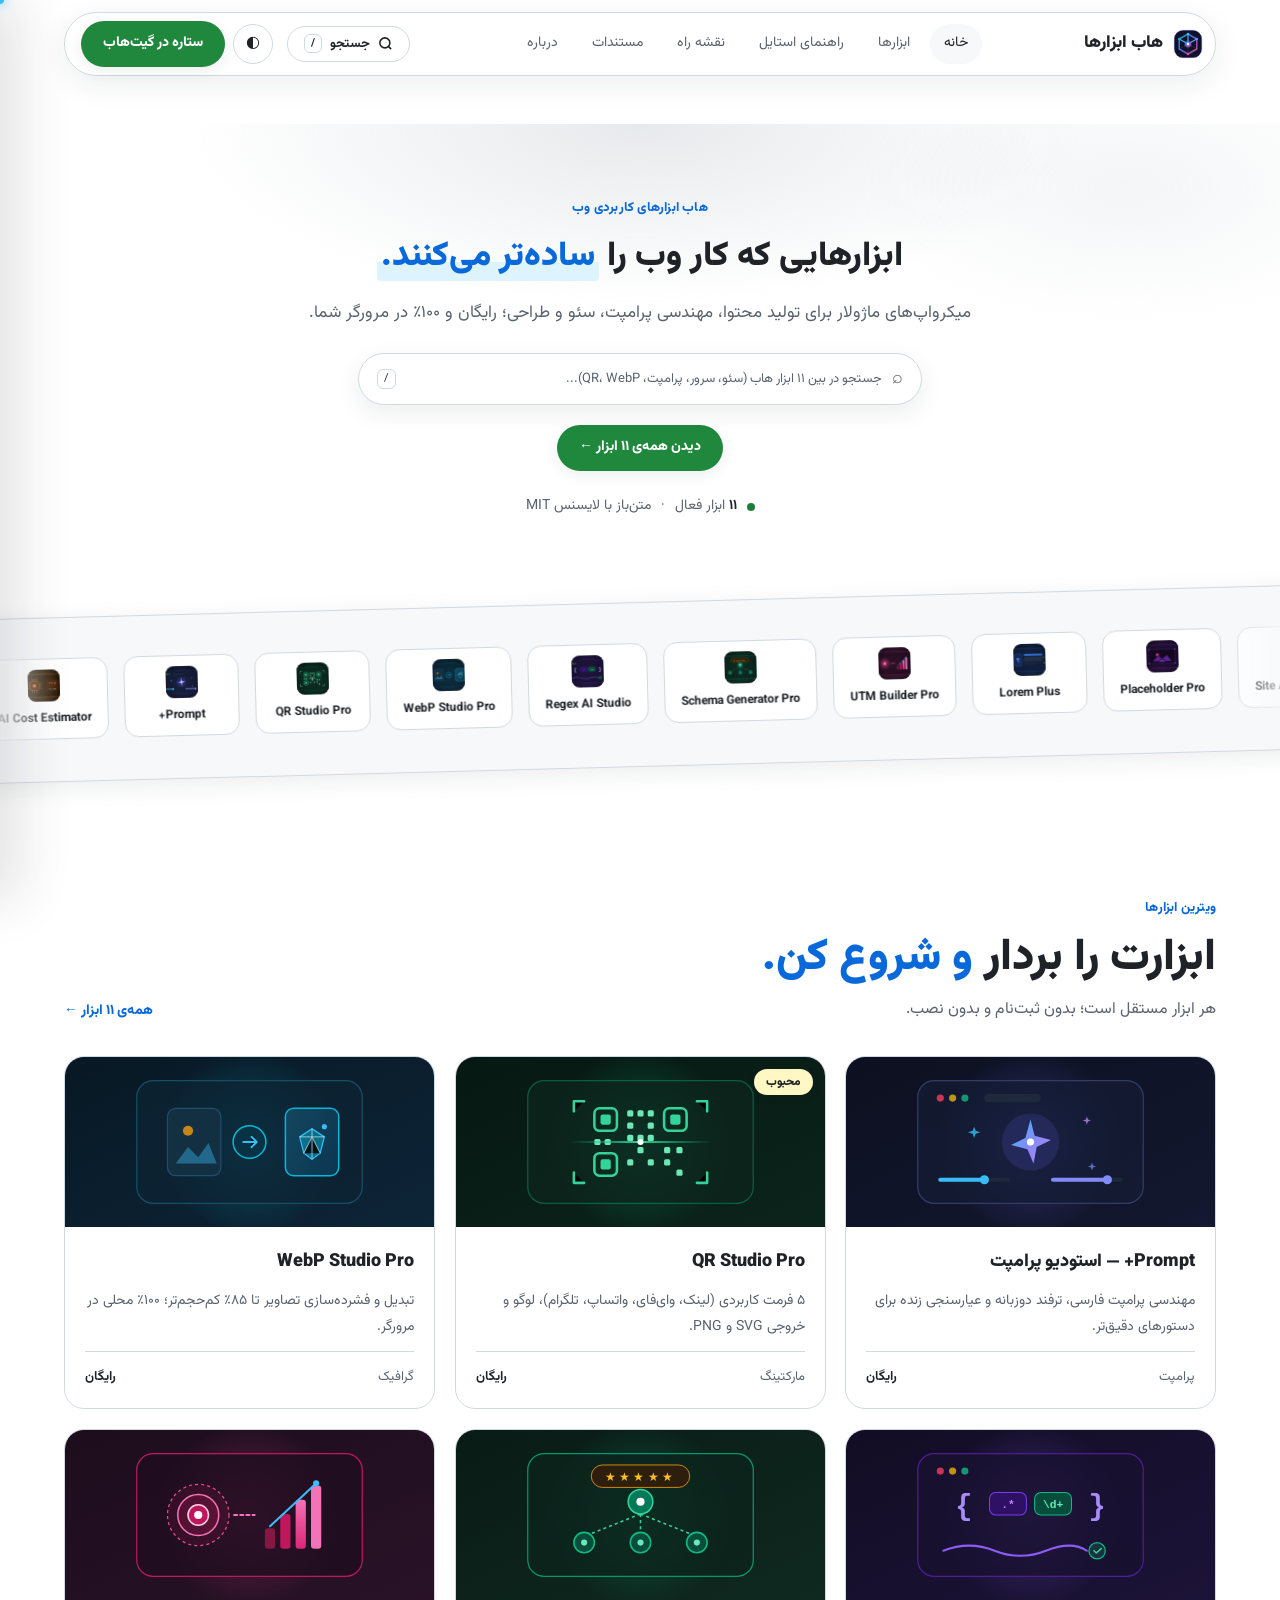
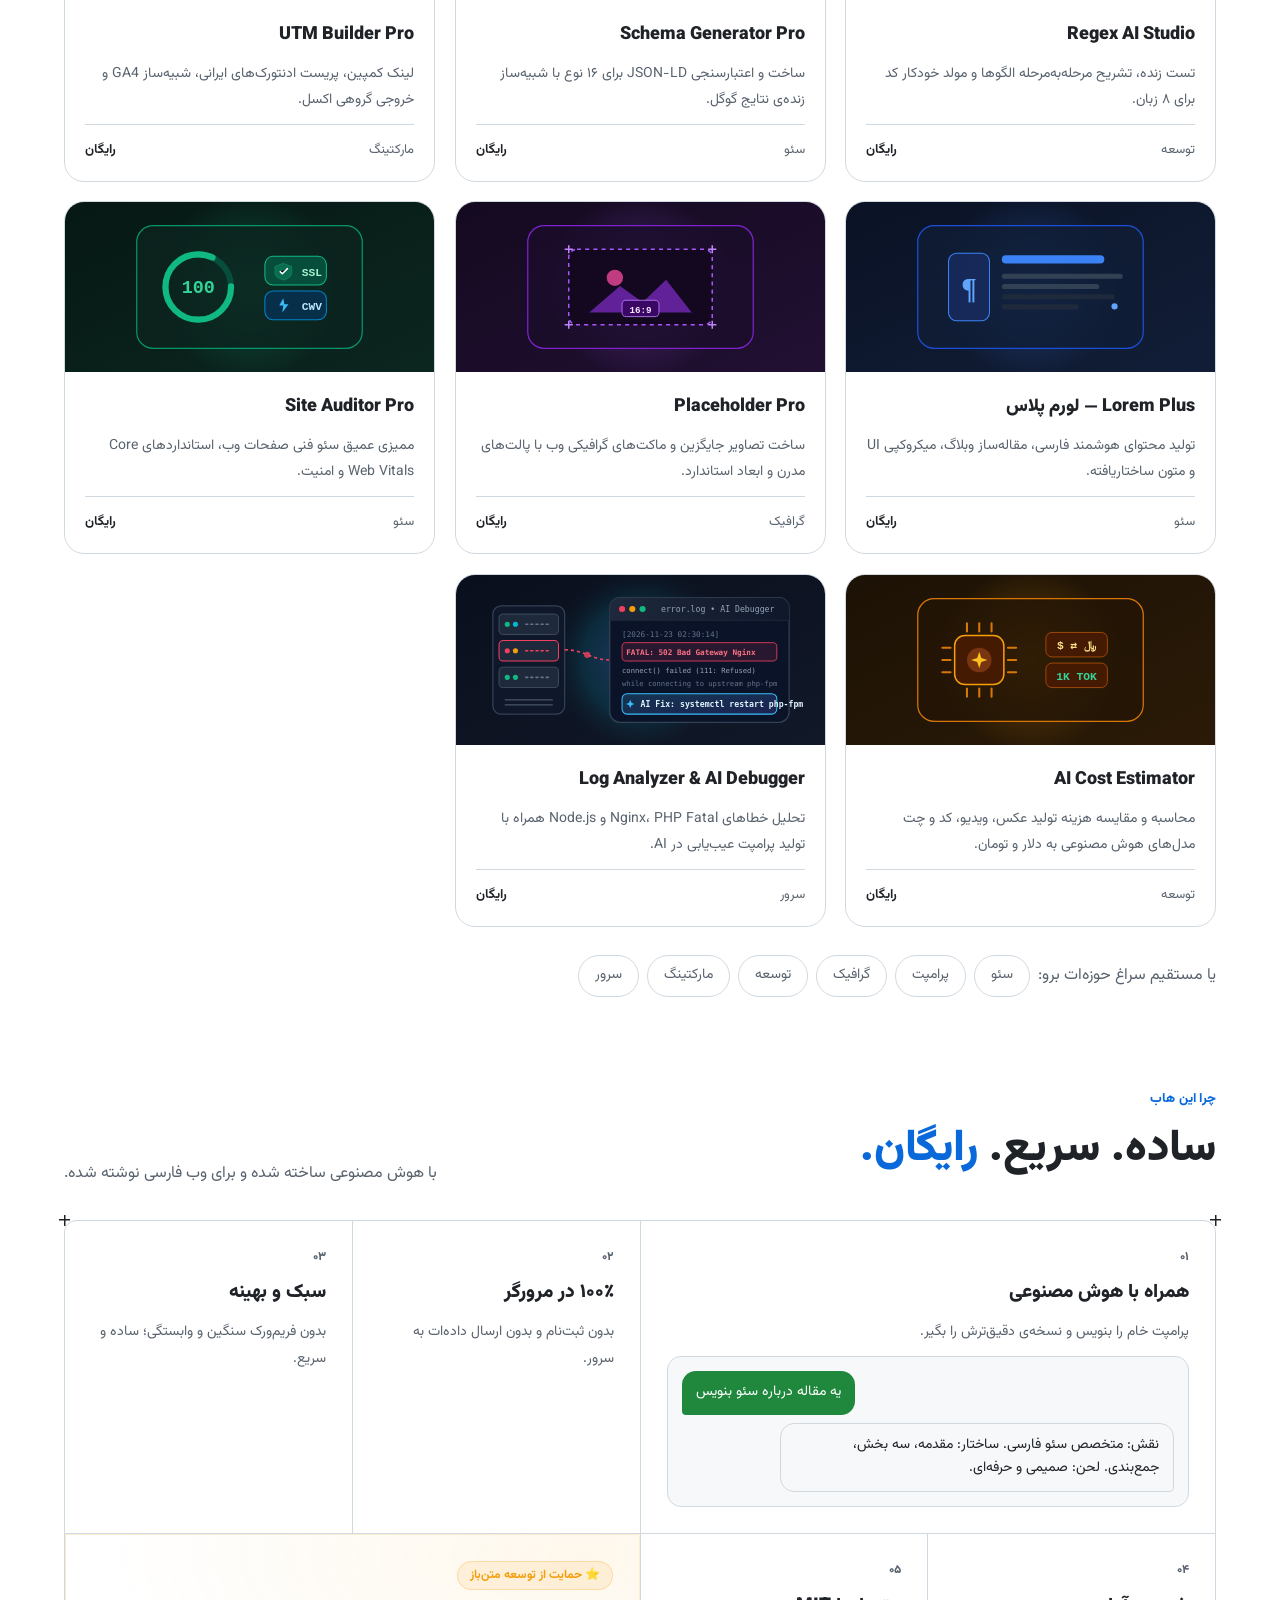
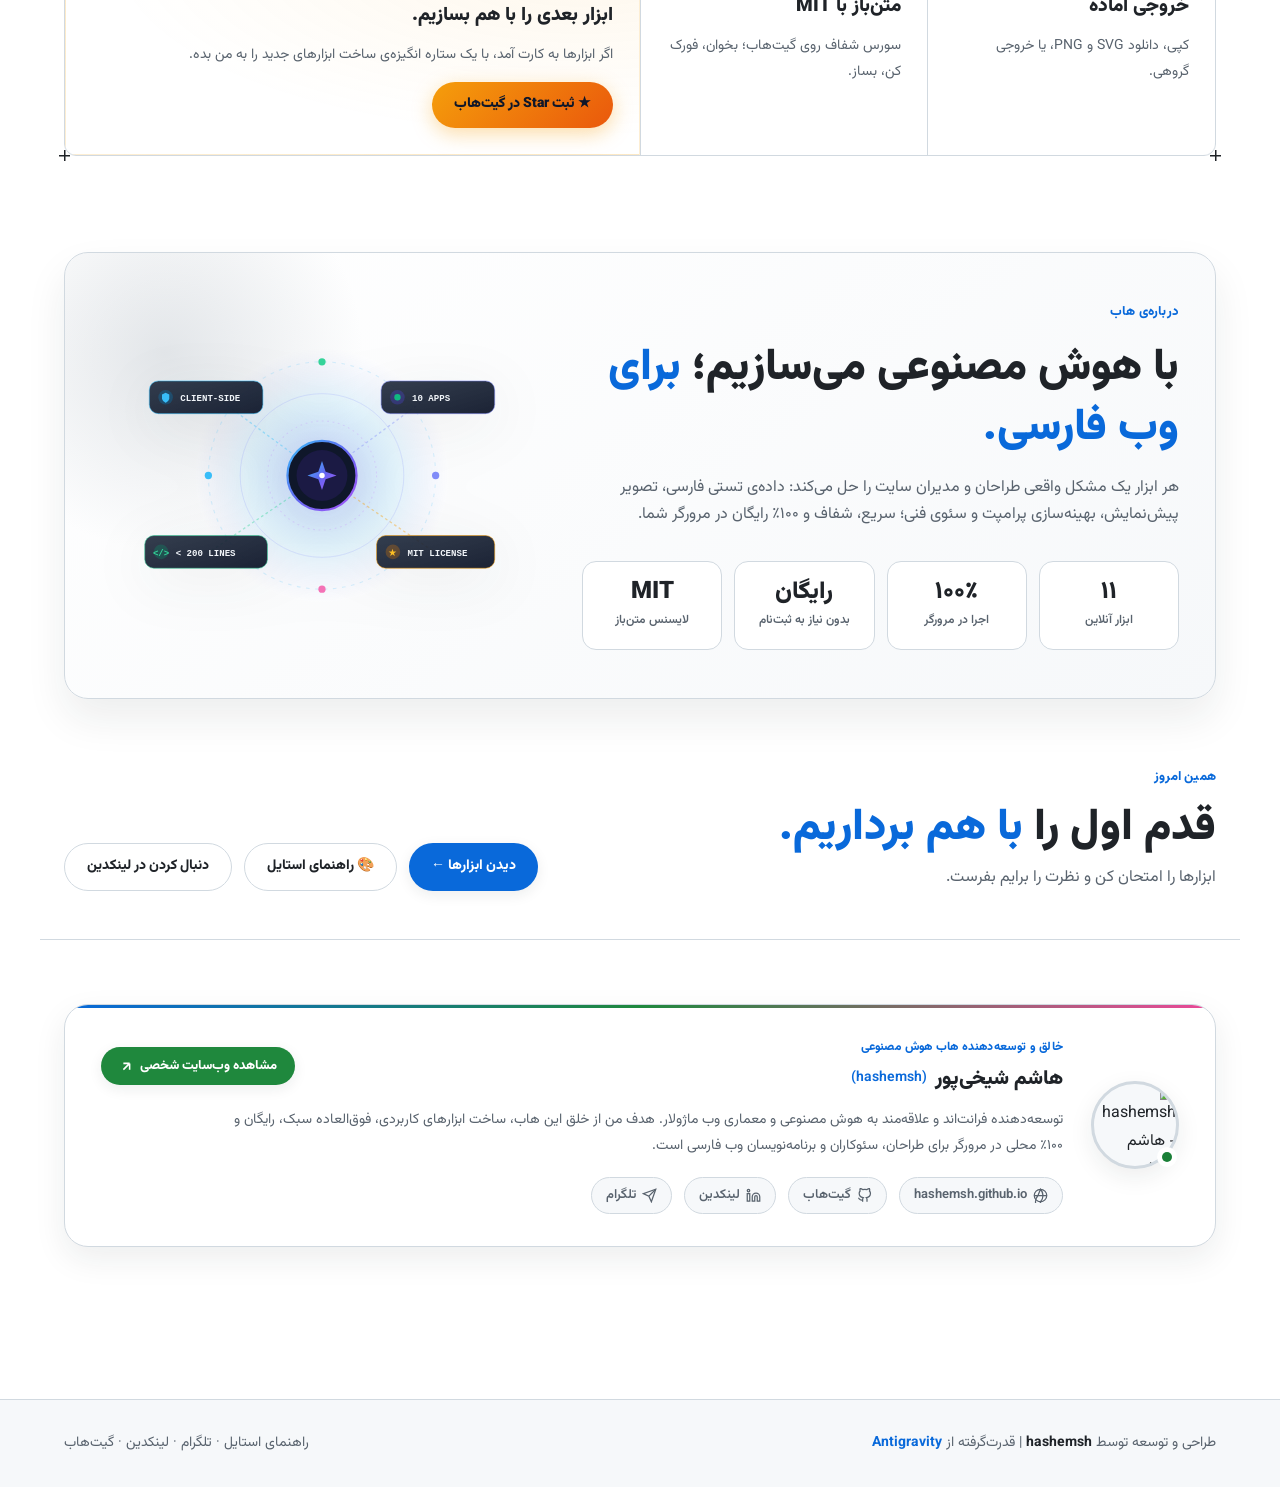
==== commit 541b994c: "fix(hub,log-analyzer,styleguide): add missing card to hub grid, style theme-adaptive custom selectbo" ====
--- a/index.html
+++ b/index.html
@@ -83,7 +83,7 @@
 </div></div></div>
 
 <div class="sec" id="tools"><div class="sh">
-<div class="hd"><div><span class="eb">ویترین ابزارها</span><h2>ابزارت را بردار <em>و شروع کن.</em></h2><p class="mu">هر ابزار مستقل است؛ بدون ثبت‌نام و بدون نصب.</p></div><a class="la" href="#tools">همه‌ی ۱۰ ابزار ←</a></div>
+<div class="hd"><div><span class="eb">ویترین ابزارها</span><h2>ابزارت را بردار <em>و شروع کن.</em></h2><p class="mu">هر ابزار مستقل است؛ بدون ثبت‌نام و بدون نصب.</p></div><a class="la" href="#tools">همه‌ی ۱۱ ابزار ←</a></div>
 <div class="cg">
 <a class="cd" href="./prompt-optimizer/"><div class="md"><img src="assets/images/tools/prompt-optimizer.svg" alt="Prompt+ AI Studio" class="ti" loading="lazy"></div><div class="bo2"><h3>Prompt+ — استودیو پرامپت</h3><p>مهندسی پرامپت فارسی، ترفند دوزبانه و عیارسنجی زنده برای دستورهای دقیق‌تر.</p><div class="mt"><span>پرامپت</span><b>رایگان</b></div></div></a>
 <a class="cd" href="./qr-studio/"><div class="md"><span class="bd">محبوب</span><img src="assets/images/tools/qr-studio.svg" alt="QR Studio Pro" class="ti" loading="lazy"></div><div class="bo2"><h3>QR Studio Pro</h3><p>۵ فرمت کاربردی (لینک، وای‌فای، واتساپ، تلگرام)، لوگو و خروجی SVG و PNG.</p><div class="mt"><span>مارکتینگ</span><b>رایگان</b></div></div></a>
@@ -93,10 +93,11 @@
 <a class="cd" href="./utm-builder/"><div class="md"><img src="assets/images/tools/utm-builder.svg" alt="UTM Builder Pro" class="ti" loading="lazy"></div><div class="bo2"><h3>UTM Builder Pro</h3><p>لینک کمپین، پریست ادنتورک‌های ایرانی، شبیه‌ساز GA4 و خروجی گروهی اکسل.</p><div class="mt"><span>مارکتینگ</span><b>رایگان</b></div></div></a>
 <a class="cd" href="./lorem-plus/"><div class="md"><img src="assets/images/tools/lorem-plus.svg" alt="Lorem Plus" class="ti" loading="lazy"></div><div class="bo2"><h3>Lorem Plus — لورم پلاس</h3><p>تولید محتوای هوشمند فارسی، مقاله‌ساز وبلاگ، میکروکپی UI و متون ساختاریافته.</p><div class="mt"><span>سئو</span><b>رایگان</b></div></div></a>
 <a class="cd" href="./placeholder-pro/"><div class="md"><img src="assets/images/tools/placeholder-pro.svg" alt="Placeholder Pro" class="ti" loading="lazy"></div><div class="bo2"><h3>Placeholder Pro</h3><p>ساخت تصاویر جایگزین و ماکت‌های گرافیکی وب با پالت‌های مدرن و ابعاد استاندارد.</p><div class="mt"><span>گرافیک</span><b>رایگان</b></div></div></a>
-<a class="cd" href="./site-auditor/"><div class="md"><img src="assets/images/tools/site-auditor.svg" alt="Site Auditor Pro" class="ti" loading="lazy"></div><div class="bo2"><h3>Site Auditor Pro</h3><p>ممیزی عمیق سئو فنی صفحات وب، استانداردهای Core Web Vitals و امنیت.</p><div class="mt"><span>سئو</span><b>در حال توسعه</b></div></div></a>
-<a class="cd" href="./ai-cost-estimator/"><div class="md"><img src="assets/images/tools/ai-cost-estimator.svg" alt="AI Cost Estimator" class="ti" loading="lazy"></div><div class="bo2"><h3>AI Cost Estimator</h3><p>محاسبه و مقایسه هزینه تولید عکس، ویدیو، کد و چت مدل‌های هوش مصنوعی به دلار و تومان.</p><div class="mt"><span>توسعه</span><b>در حال توسعه</b></div></div></a>
-</div>
-<div class="ch"><span class="mu">یا مستقیم سراغ حوزه‌ات برو:</span><span class="chip">سئو</span><span class="chip">پرامپت</span><span class="chip">گرافیک</span><span class="chip">توسعه</span><span class="chip">مارکتینگ</span></div>
+<a class="cd" href="./site-auditor/"><div class="md"><img src="assets/images/tools/site-auditor.svg" alt="Site Auditor Pro" class="ti" loading="lazy"></div><div class="bo2"><h3>Site Auditor Pro</h3><p>ممیزی عمیق سئو فنی صفحات وب، استانداردهای Core Web Vitals و امنیت.</p><div class="mt"><span>سئو</span><b>رایگان</b></div></div></a>
+<a class="cd" href="./ai-cost-estimator/"><div class="md"><img src="assets/images/tools/ai-cost-estimator.svg" alt="AI Cost Estimator" class="ti" loading="lazy"></div><div class="bo2"><h3>AI Cost Estimator</h3><p>محاسبه و مقایسه هزینه تولید عکس، ویدیو، کد و چت مدل‌های هوش مصنوعی به دلار و تومان.</p><div class="mt"><span>توسعه</span><b>رایگان</b></div></div></a>
+<a class="cd" href="./log-analyzer/"><div class="md"><img src="assets/images/tools/log-analyzer.svg" alt="Log Analyzer & AI Debugger" class="ti" loading="lazy"></div><div class="bo2"><h3>Log Analyzer & AI Debugger</h3><p>تحلیل خطاهای Nginx، PHP Fatal و Node.js همراه با تولید پرامپت عیب‌یابی در AI.</p><div class="mt"><span>سرور</span><b>رایگان</b></div></div></a>
+</div>
+<div class="ch"><span class="mu">یا مستقیم سراغ حوزه‌ات برو:</span><span class="chip">سئو</span><span class="chip">پرامپت</span><span class="chip">گرافیک</span><span class="chip">توسعه</span><span class="chip">مارکتینگ</span><span class="chip">سرور</span></div>
 </div></div>
 
 <div class="sec"><div class="sh">
--- a/assets/css/hub-theme.css
+++ b/assets/css/hub-theme.css
@@ -224,3 +224,47 @@
   line-height: 1.4 !important;
   margin-bottom: 12px !important;
 }
+
+/* Universal Theme-Adaptive Custom Select */
+select, .select-custom {
+  background-color: var(--card) !important;
+  color: var(--ink) !important;
+  border: 1px solid var(--line) !important;
+  border-radius: 10px !important;
+  padding: 8px 14px 8px 36px !important; /* In RTL, chevron is on the LEFT */
+  font-size: 12.5px !important;
+  font-weight: 500 !important;
+  font-family: inherit !important;
+  line-height: 1.5 !important;
+  -webkit-appearance: none !important;
+  -moz-appearance: none !important;
+  appearance: none !important;
+  cursor: pointer !important;
+  transition: all 0.2s ease !important;
+  background-image: url("data:image/svg+xml,%3Csvg xmlns='http://www.w3.org/2000/svg' width='16' height='16' viewBox='0 0 24 24' fill='none' stroke='%2394a3b8' stroke-width='2.2' stroke-linecap='round' stroke-linejoin='round'%3E%3Cpolyline points='6 9 12 15 18 9'%3E%3C/polyline%3E%3C/svg%3E") !important;
+  background-position: left 10px center !important;
+  background-repeat: no-repeat !important;
+  background-size: 14px !important;
+}
+
+select:hover, .select-custom:hover {
+  border-color: rgba(6, 182, 212, 0.4) !important;
+}
+
+select:focus, .select-custom:focus {
+  outline: none !important;
+  border-color: #06b6d4 !important;
+  box-shadow: 0 0 0 3px rgba(6, 182, 212, 0.15) !important;
+}
+
+select option, .select-custom option {
+  background-color: #0c0f1d !important;
+  color: #f8fafc !important;
+  padding: 8px 12px !important;
+}
+
+.light-theme select option,
+[data-theme="light"] select option {
+  background-color: #ffffff !important;
+  color: #0f172a !important;
+}
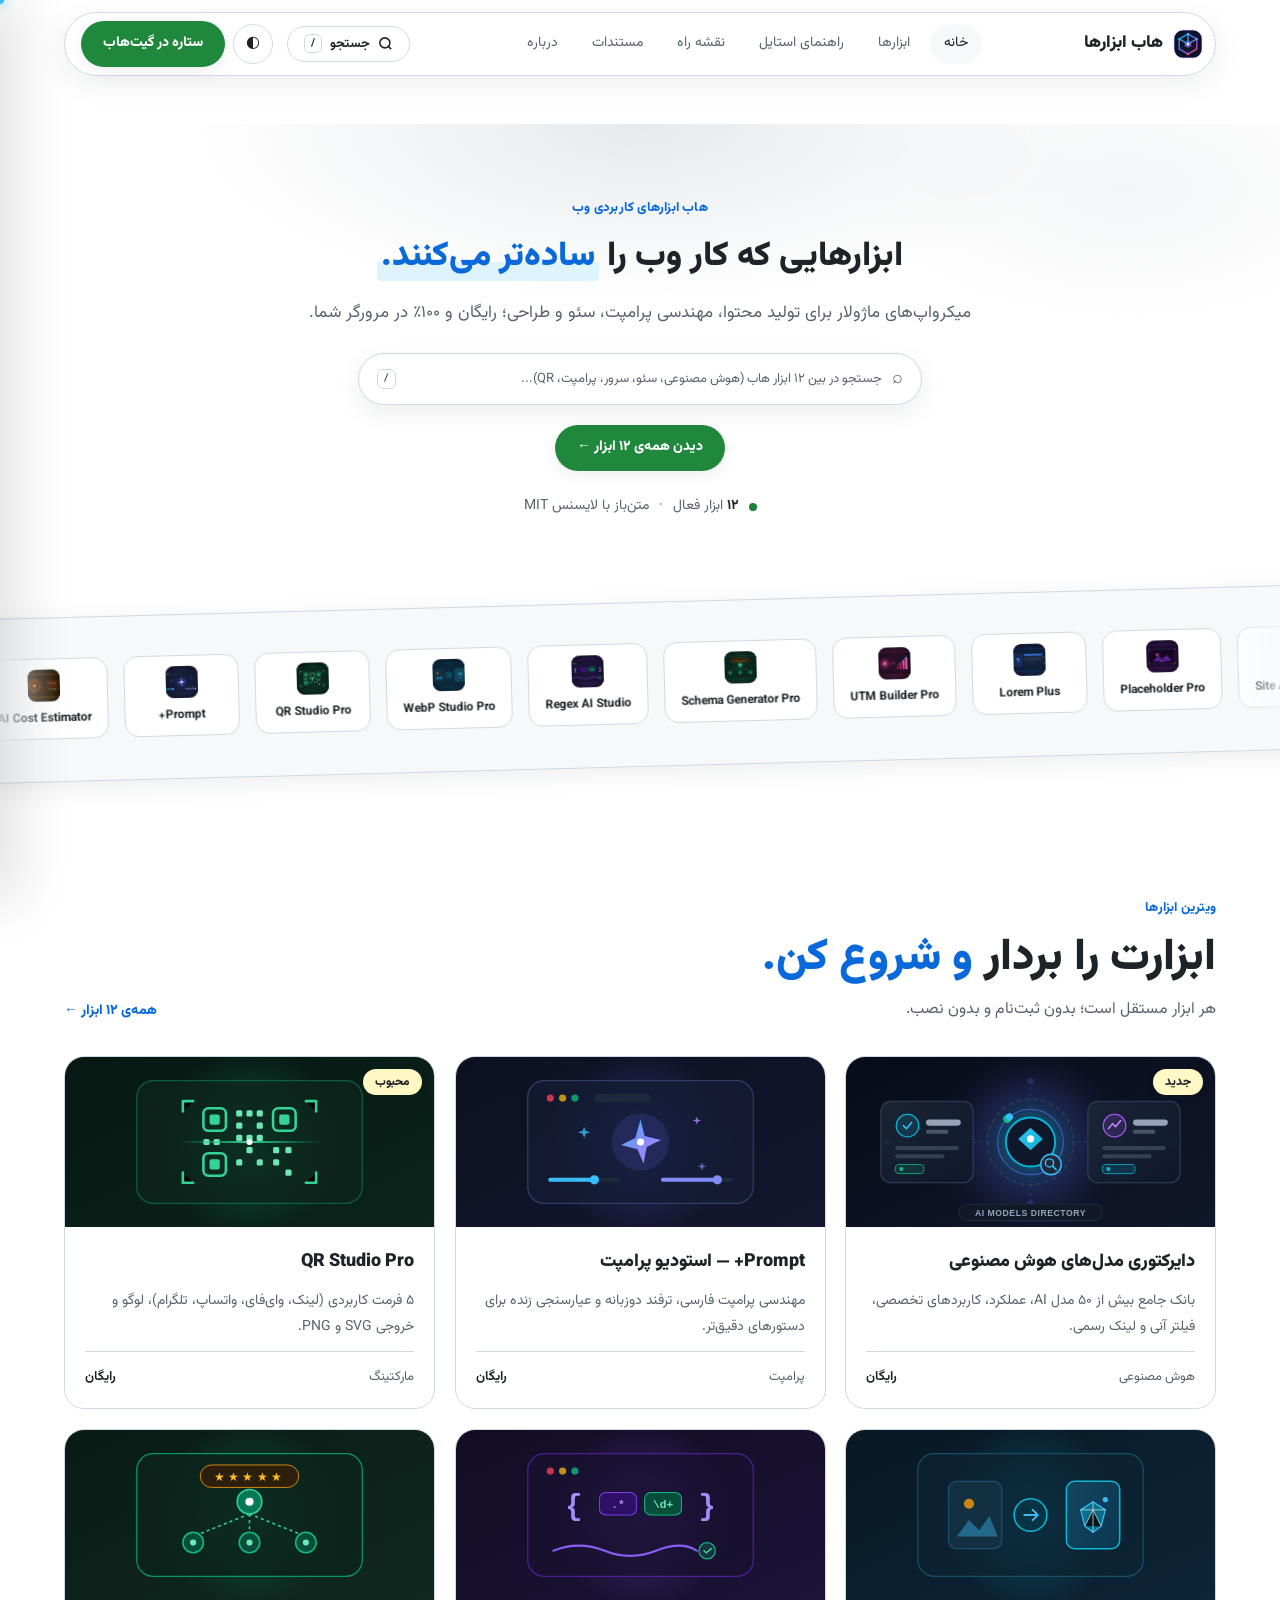
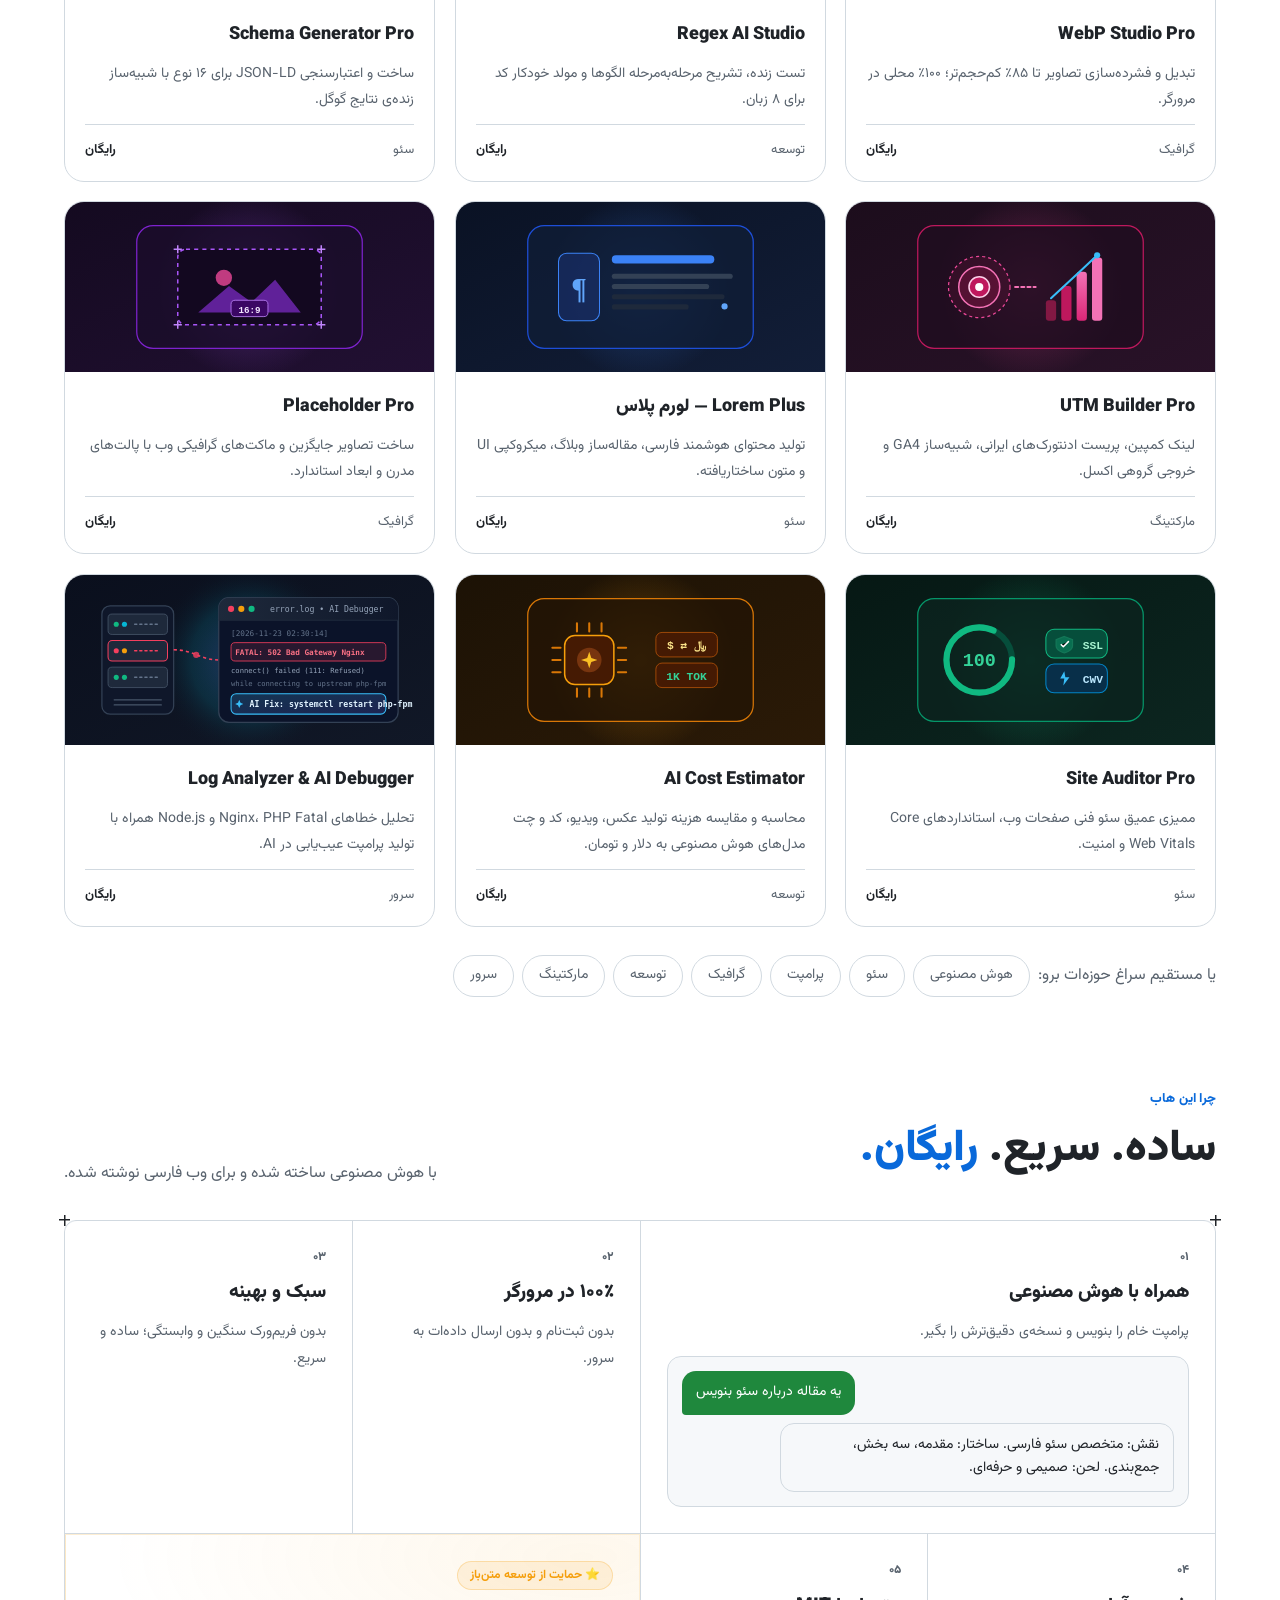
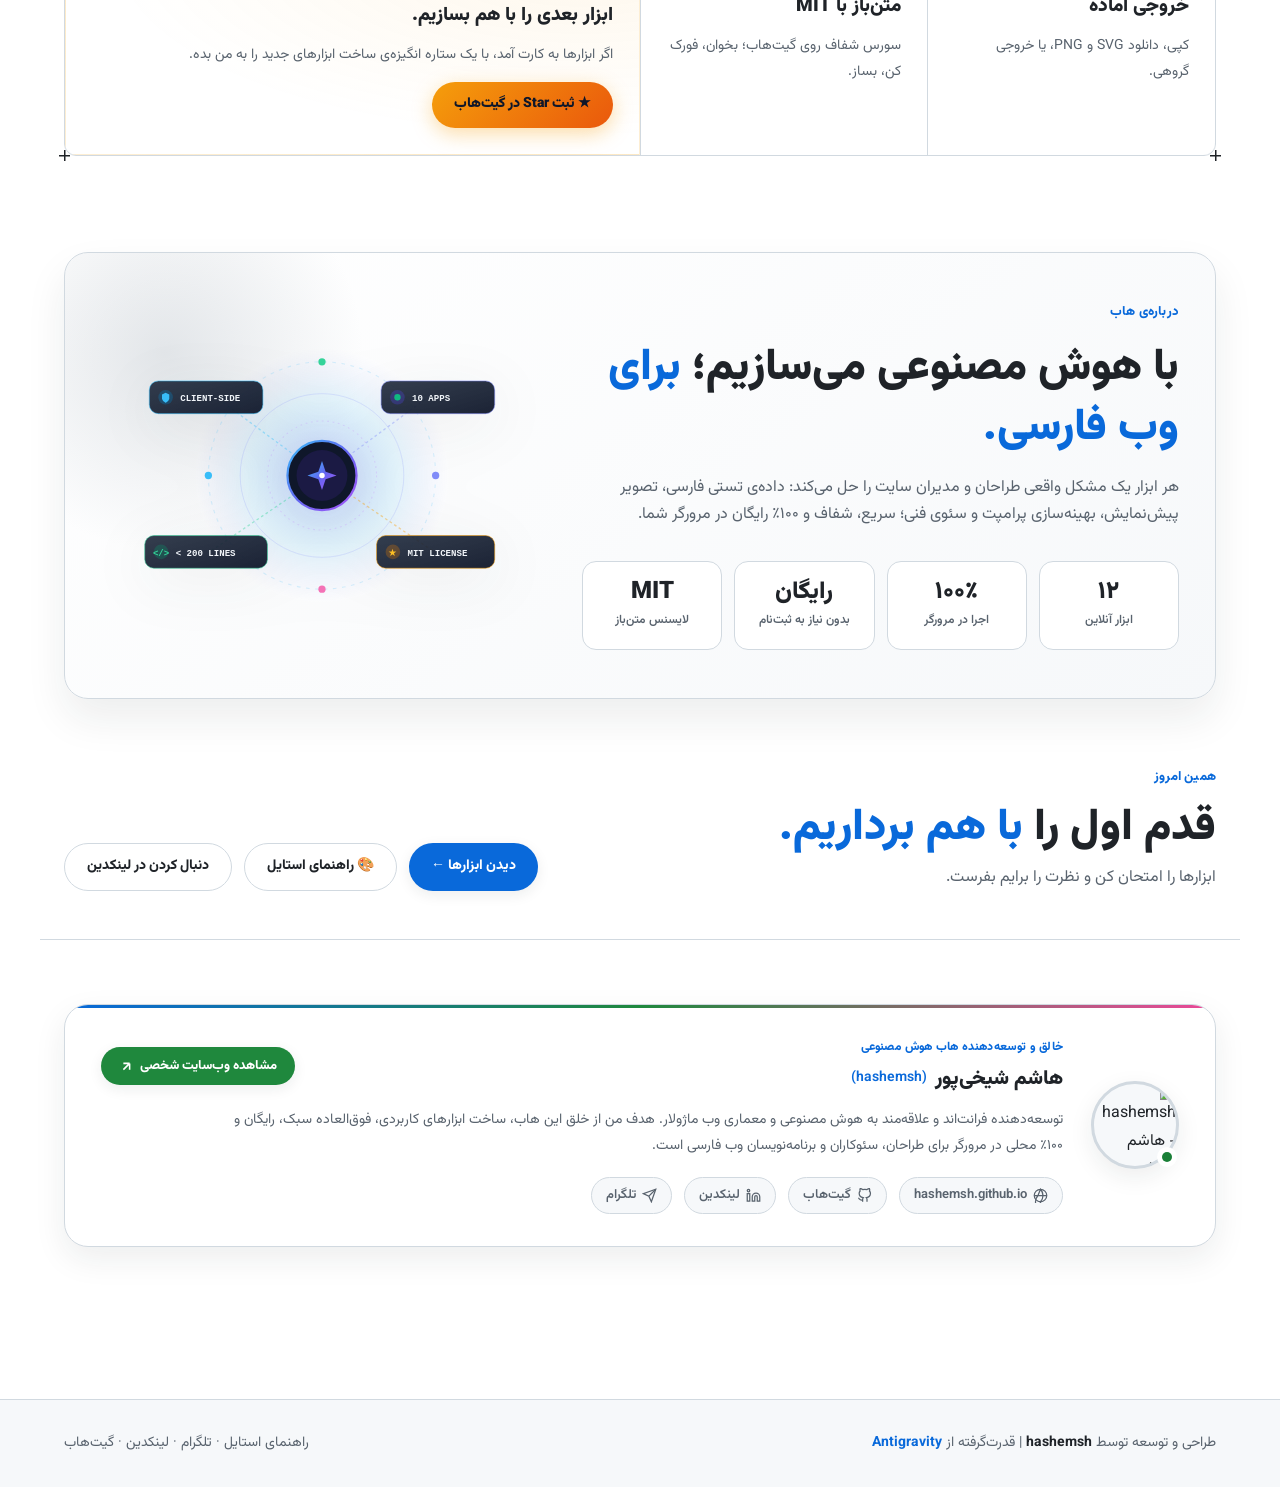
==== commit 3caaaba9: "feat(ai-directory): launch AI models and tools directory with live search and 2x2 guide" ====
--- a/index.html
+++ b/index.html
@@ -24,14 +24,14 @@
 <div class="hero-search-wrap">
 <div class="hero-search-box">
 <span class="srch-icon" aria-hidden="true">⌕</span>
-<input type="text" id="hero-search-input" class="hero-search-input" placeholder="جستجو در بین ۱۱ ابزار هاب (سئو، سرور، پرامپت، QR، WebP)..." autocomplete="off" aria-label="جستجوی زنده ابزارها">
+<input type="text" id="hero-search-input" class="hero-search-input" placeholder="جستجو در بین ۱۲ ابزار هاب (هوش مصنوعی، سئو، سرور، پرامپت، QR)..." autocomplete="off" aria-label="جستجوی زنده ابزارها">
 <span class="kb">/</span>
 <button type="button" id="hero-search-clear" class="srch-clear" aria-label="پاک کردن جستجو" style="display:none">✕</button>
 </div>
 <div id="hero-search-suggestions" class="search-suggestions-dropdown" style="display:none;" role="listbox" aria-label="پیشنهادات جستجو"></div>
 </div>
-<div class="cta"><a class="btn bp" href="#tools">دیدن همه‌ی ۱۱ ابزار ←</a></div>
-<div class="live"><i class="dot"></i><span><b style="color:var(--ink)">۱۱</b> ابزار فعال</span><span>·</span><span>متن‌باز با لایسنس MIT</span></div>
+<div class="cta"><a class="btn bp" href="#tools">دیدن همه‌ی ۱۲ ابزار ←</a></div>
+<div class="live"><i class="dot"></i><span><b style="color:var(--ink)">۱۲</b> ابزار فعال</span><span>·</span><span>متن‌باز با لایسنس MIT</span></div>
 </div></div>
 
 <div class="strip">
@@ -48,6 +48,7 @@
 <a class="mq-item" href="./placeholder-pro/"><img src="assets/images/tools/placeholder-pro.svg" alt="" width="32" height="32" loading="lazy"><span>Placeholder Pro</span></a>
 <a class="mq-item" href="./site-auditor/"><img src="assets/images/tools/site-auditor.svg" alt="" width="32" height="32" loading="lazy"><span>Site Auditor Pro</span></a>
 <a class="mq-item" href="./log-analyzer/"><img src="assets/images/tools/log-analyzer.svg" alt="" width="32" height="32" loading="lazy"><span>Log Analyzer AI</span></a>
+<a class="mq-item" href="./ai-directory/"><img src="assets/images/tools/ai-directory.svg" alt="" width="32" height="32" loading="lazy"><span>AI Directory</span></a>
 <a class="mq-item" href="./ai-cost-estimator/"><img src="assets/images/tools/ai-cost-estimator.svg" alt="" width="32" height="32" loading="lazy"><span>AI Cost Estimator</span></a>
 <a class="mq-item" href="./prompt-optimizer/"><img src="assets/images/tools/prompt-optimizer.svg" alt="" width="32" height="32" loading="lazy"><span>Prompt+</span></a>
 <a class="mq-item" href="./qr-studio/"><img src="assets/images/tools/qr-studio.svg" alt="" width="32" height="32" loading="lazy"><span>QR Studio Pro</span></a>
@@ -70,6 +71,7 @@
 <a class="mq-item" href="./placeholder-pro/" aria-hidden="true"><img src="assets/images/tools/placeholder-pro.svg" alt="" width="32" height="32" loading="lazy"><span>Placeholder Pro</span></a>
 <a class="mq-item" href="./site-auditor/" aria-hidden="true"><img src="assets/images/tools/site-auditor.svg" alt="" width="32" height="32" loading="lazy"><span>Site Auditor Pro</span></a>
 <a class="mq-item" href="./log-analyzer/" aria-hidden="true"><img src="assets/images/tools/log-analyzer.svg" alt="" width="32" height="32" loading="lazy"><span>Log Analyzer AI</span></a>
+<a class="mq-item" href="./ai-directory/" aria-hidden="true"><img src="assets/images/tools/ai-directory.svg" alt="" width="32" height="32" loading="lazy"><span>AI Directory</span></a>
 <a class="mq-item" href="./ai-cost-estimator/" aria-hidden="true"><img src="assets/images/tools/ai-cost-estimator.svg" alt="" width="32" height="32" loading="lazy"><span>AI Cost Estimator</span></a>
 <a class="mq-item" href="./prompt-optimizer/" aria-hidden="true"><img src="assets/images/tools/prompt-optimizer.svg" alt="" width="32" height="32" loading="lazy"><span>Prompt+</span></a>
 <a class="mq-item" href="./qr-studio/" aria-hidden="true"><img src="assets/images/tools/qr-studio.svg" alt="" width="32" height="32" loading="lazy"><span>QR Studio Pro</span></a>
@@ -83,8 +85,9 @@
 </div></div></div>
 
 <div class="sec" id="tools"><div class="sh">
-<div class="hd"><div><span class="eb">ویترین ابزارها</span><h2>ابزارت را بردار <em>و شروع کن.</em></h2><p class="mu">هر ابزار مستقل است؛ بدون ثبت‌نام و بدون نصب.</p></div><a class="la" href="#tools">همه‌ی ۱۱ ابزار ←</a></div>
+<div class="hd"><div><span class="eb">ویترین ابزارها</span><h2>ابزارت را بردار <em>و شروع کن.</em></h2><p class="mu">هر ابزار مستقل است؛ بدون ثبت‌نام و بدون نصب.</p></div><a class="la" href="#tools">همه‌ی ۱۲ ابزار ←</a></div>
 <div class="cg">
+<a class="cd" href="./ai-directory/"><div class="md"><span class="bd">جدید</span><img src="assets/images/tools/ai-directory.svg" alt="AI Models Directory" class="ti" loading="lazy"></div><div class="bo2"><h3>دایرکتوری مدل‌های هوش مصنوعی</h3><p>بانک جامع بیش از ۵۰ مدل AI، عملکرد، کاربردهای تخصصی، فیلتر آنی و لینک رسمی.</p><div class="mt"><span>هوش مصنوعی</span><b>رایگان</b></div></div></a>
 <a class="cd" href="./prompt-optimizer/"><div class="md"><img src="assets/images/tools/prompt-optimizer.svg" alt="Prompt+ AI Studio" class="ti" loading="lazy"></div><div class="bo2"><h3>Prompt+ — استودیو پرامپت</h3><p>مهندسی پرامپت فارسی، ترفند دوزبانه و عیارسنجی زنده برای دستورهای دقیق‌تر.</p><div class="mt"><span>پرامپت</span><b>رایگان</b></div></div></a>
 <a class="cd" href="./qr-studio/"><div class="md"><span class="bd">محبوب</span><img src="assets/images/tools/qr-studio.svg" alt="QR Studio Pro" class="ti" loading="lazy"></div><div class="bo2"><h3>QR Studio Pro</h3><p>۵ فرمت کاربردی (لینک، وای‌فای، واتساپ، تلگرام)، لوگو و خروجی SVG و PNG.</p><div class="mt"><span>مارکتینگ</span><b>رایگان</b></div></div></a>
 <a class="cd" href="./webp-converter/"><div class="md"><img src="assets/images/tools/webp-converter.svg" alt="WebP Studio Pro" class="ti" loading="lazy"></div><div class="bo2"><h3>WebP Studio Pro</h3><p>تبدیل و فشرده‌سازی تصاویر تا ۸۵٪ کم‌حجم‌تر؛ ۱۰۰٪ محلی در مرورگر.</p><div class="mt"><span>گرافیک</span><b>رایگان</b></div></div></a>
@@ -97,7 +100,7 @@
 <a class="cd" href="./ai-cost-estimator/"><div class="md"><img src="assets/images/tools/ai-cost-estimator.svg" alt="AI Cost Estimator" class="ti" loading="lazy"></div><div class="bo2"><h3>AI Cost Estimator</h3><p>محاسبه و مقایسه هزینه تولید عکس، ویدیو، کد و چت مدل‌های هوش مصنوعی به دلار و تومان.</p><div class="mt"><span>توسعه</span><b>رایگان</b></div></div></a>
 <a class="cd" href="./log-analyzer/"><div class="md"><img src="assets/images/tools/log-analyzer.svg" alt="Log Analyzer & AI Debugger" class="ti" loading="lazy"></div><div class="bo2"><h3>Log Analyzer & AI Debugger</h3><p>تحلیل خطاهای Nginx، PHP Fatal و Node.js همراه با تولید پرامپت عیب‌یابی در AI.</p><div class="mt"><span>سرور</span><b>رایگان</b></div></div></a>
 </div>
-<div class="ch"><span class="mu">یا مستقیم سراغ حوزه‌ات برو:</span><span class="chip">سئو</span><span class="chip">پرامپت</span><span class="chip">گرافیک</span><span class="chip">توسعه</span><span class="chip">مارکتینگ</span><span class="chip">سرور</span></div>
+<div class="ch"><span class="mu">یا مستقیم سراغ حوزه‌ات برو:</span><span class="chip">هوش مصنوعی</span><span class="chip">سئو</span><span class="chip">پرامپت</span><span class="chip">گرافیک</span><span class="chip">توسعه</span><span class="chip">مارکتینگ</span><span class="chip">سرور</span></div>
 </div></div>
 
 <div class="sec"><div class="sh">
@@ -124,7 +127,7 @@
 <span class="eb">درباره‌ی هاب</span>
 <h2>با هوش مصنوعی می‌سازیم؛ <span class="gg">برای وب فارسی.</span></h2>
 <p class="mu">هر ابزار یک مشکل واقعی طراحان و مدیران سایت را حل می‌کند: داده‌ی تستی فارسی، تصویر پیش‌نمایش، بهینه‌سازی پرامپت و سئوی فنی؛ سریع، شفاف و ۱۰۰٪ رایگان در مرورگر شما.</p>
-<div class="st"><div><b>۱۱</b><span>ابزار آنلاین</span></div><div><b>۱۰۰٪</b><span>اجرا در مرورگر</span></div><div><b>رایگان</b><span>بدون نیاز به ثبت‌نام</span></div><div><b>MIT</b><span>لایسنس متن‌باز</span></div></div>
+<div class="st"><div><b>۱۲</b><span>ابزار آنلاین</span></div><div><b>۱۰۰٪</b><span>اجرا در مرورگر</span></div><div><b>رایگان</b><span>بدون نیاز به ثبت‌نام</span></div><div><b>MIT</b><span>لایسنس متن‌باز</span></div></div>
 </div>
 <div class="about-visual-box"><img src="assets/images/about-visual.svg" alt="معماری هوش مصنوعی وب فارسی" class="about-img" loading="lazy"></div>
 </div></div>
--- a/assets/css/hub-theme.css
+++ b/assets/css/hub-theme.css
@@ -225,6 +225,15 @@
   margin-bottom: 12px !important;
 }
 
+/* Universal Standard Layout & Container Utilities */
+.border-line { border-color: var(--line) !important; }
+.max-w-3xl { max-width: 48rem !important; }
+.max-w-4xl { max-width: 56rem !important; }
+.max-w-5xl { max-width: 64rem !important; }
+.max-w-6xl { max-width: 72rem !important; }
+.max-w-7xl { max-width: 80rem !important; }
+.mx-auto { margin-left: auto !important; margin-right: auto !important; }
+
 /* Universal Theme-Adaptive Custom Select */
 select, .select-custom {
   background-color: var(--card) !important;
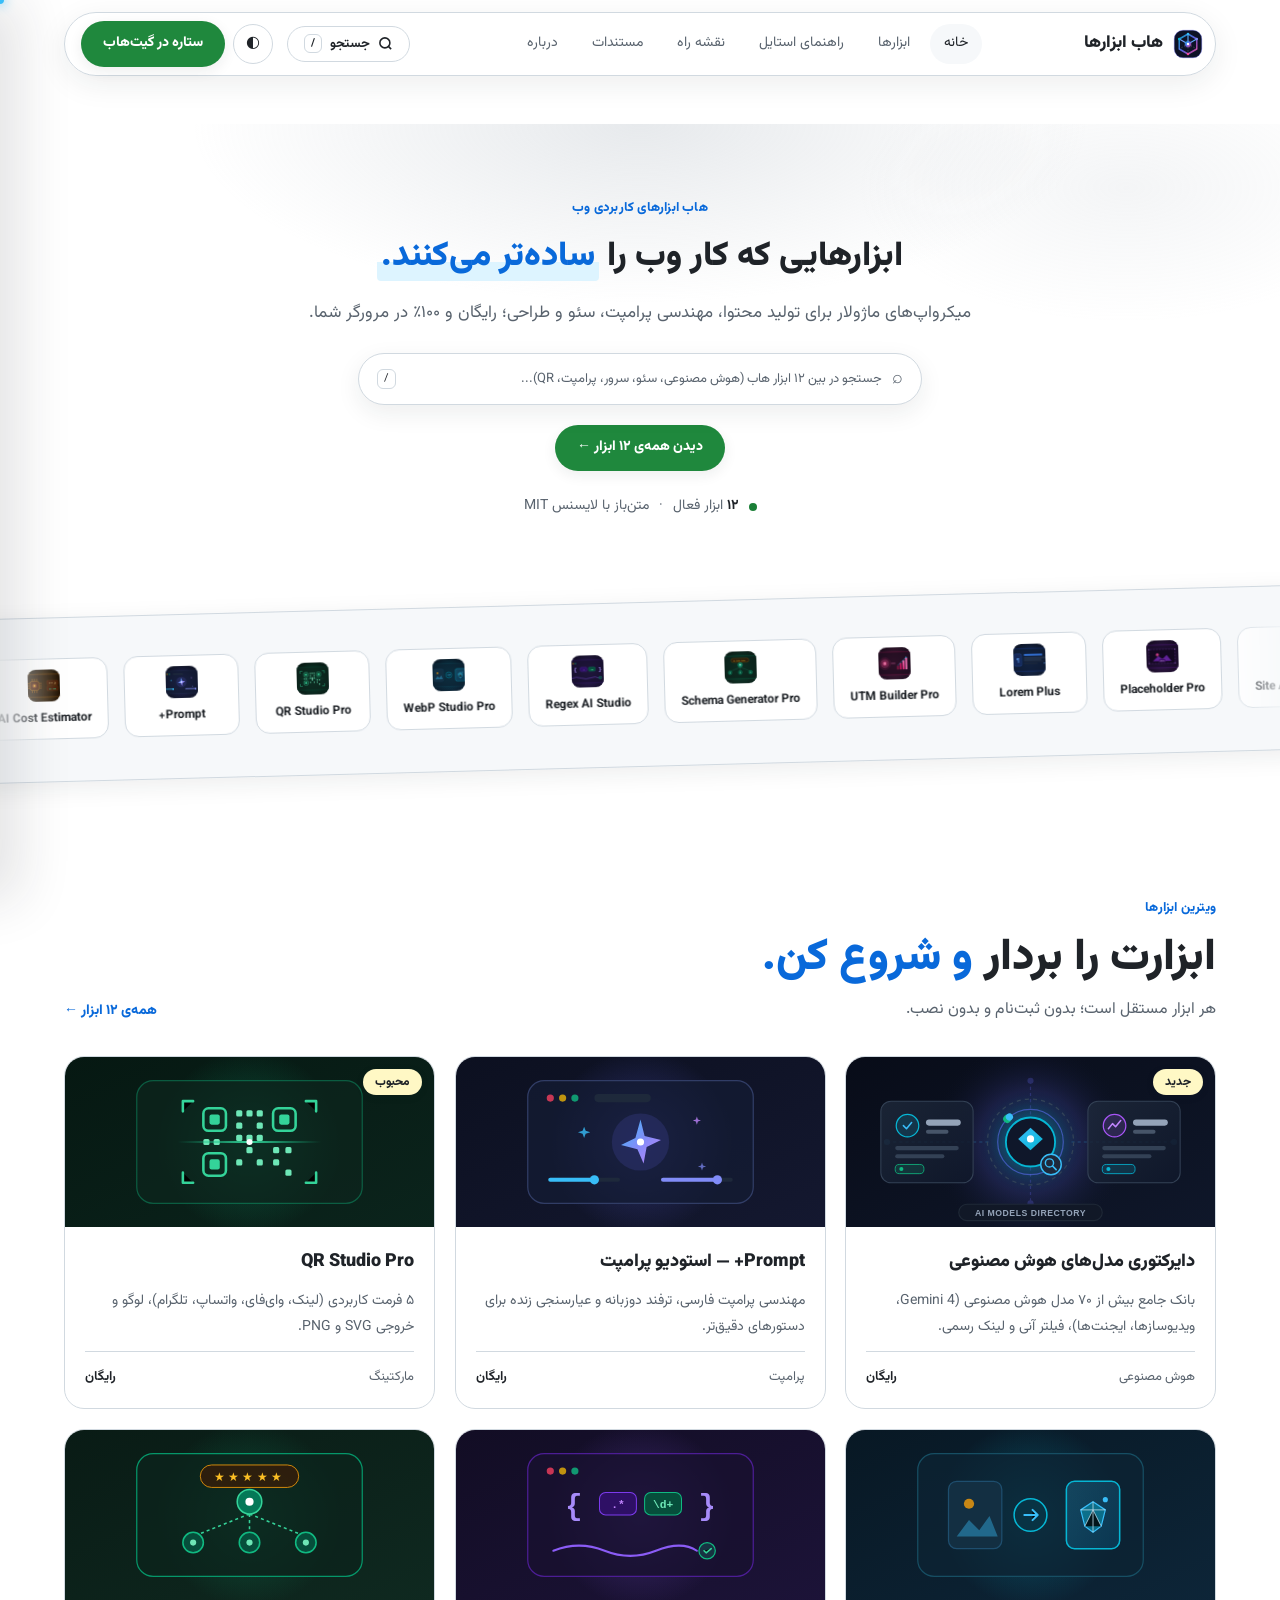
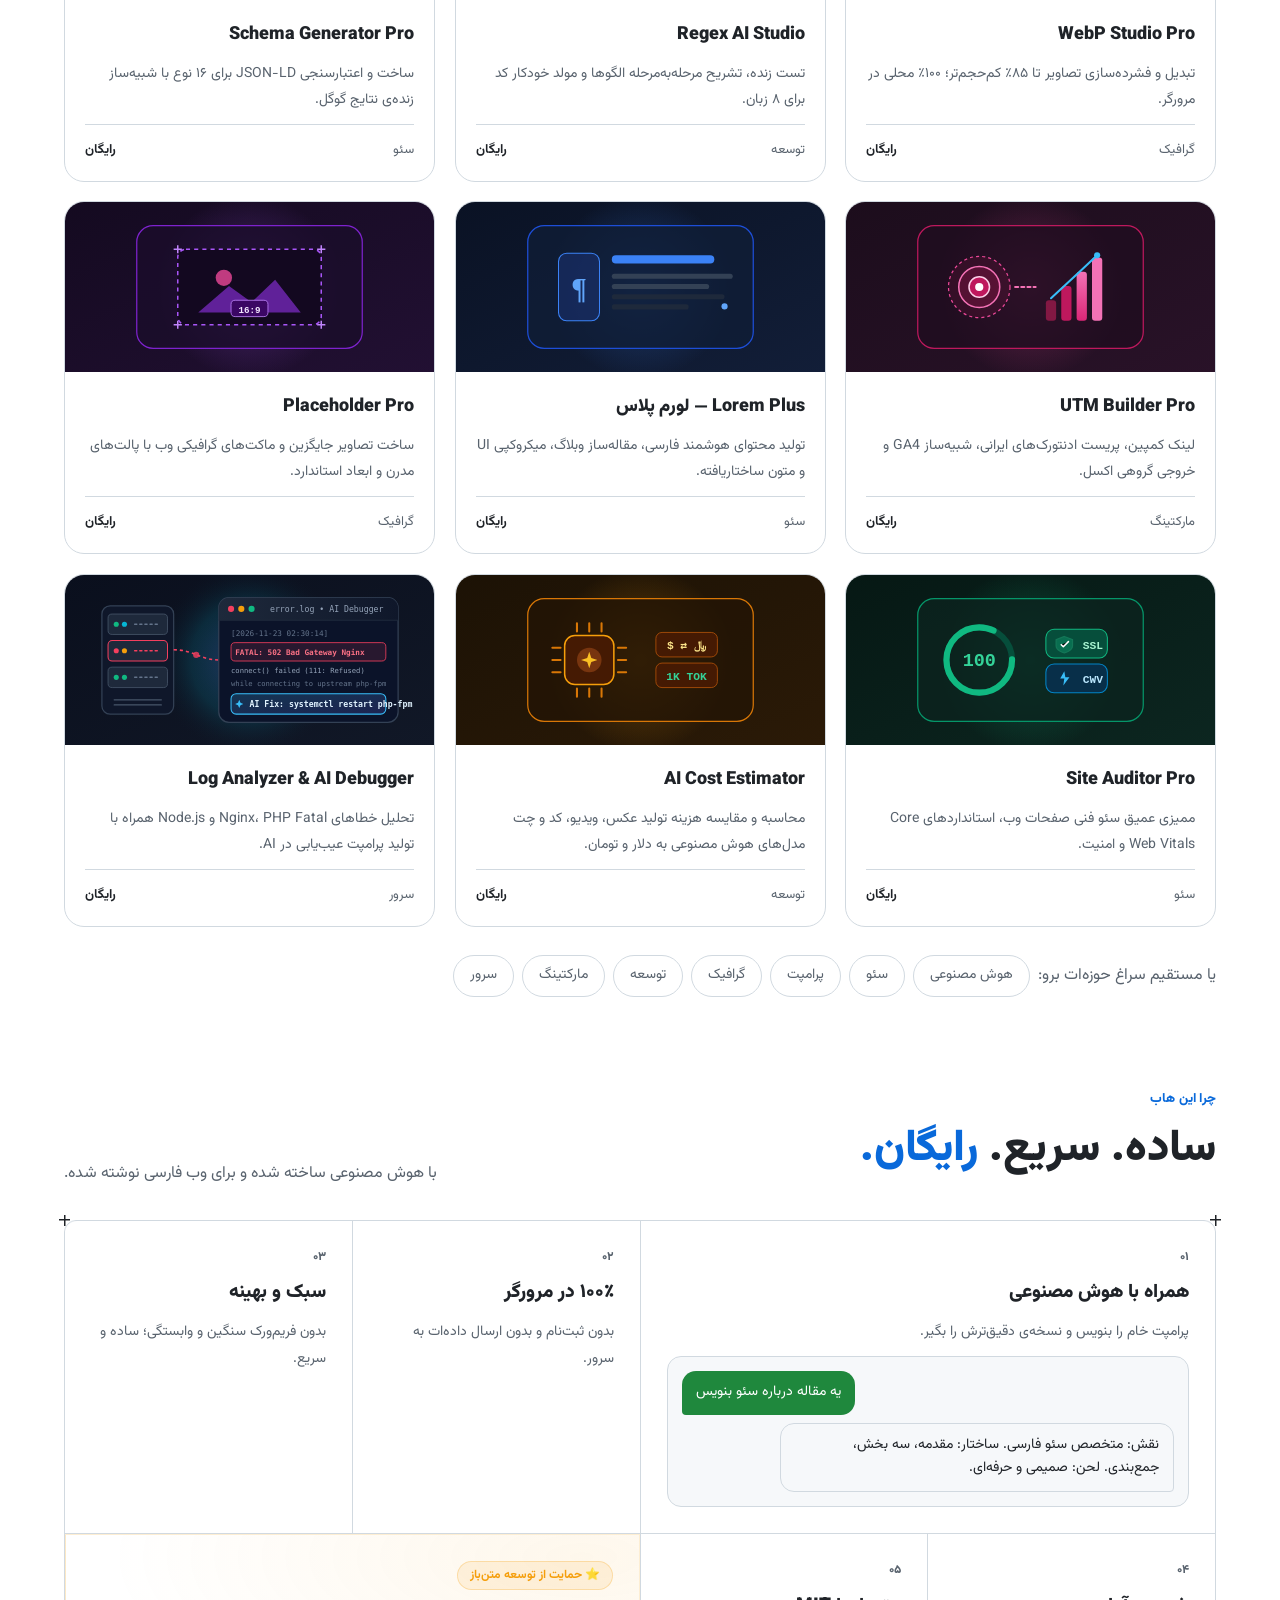
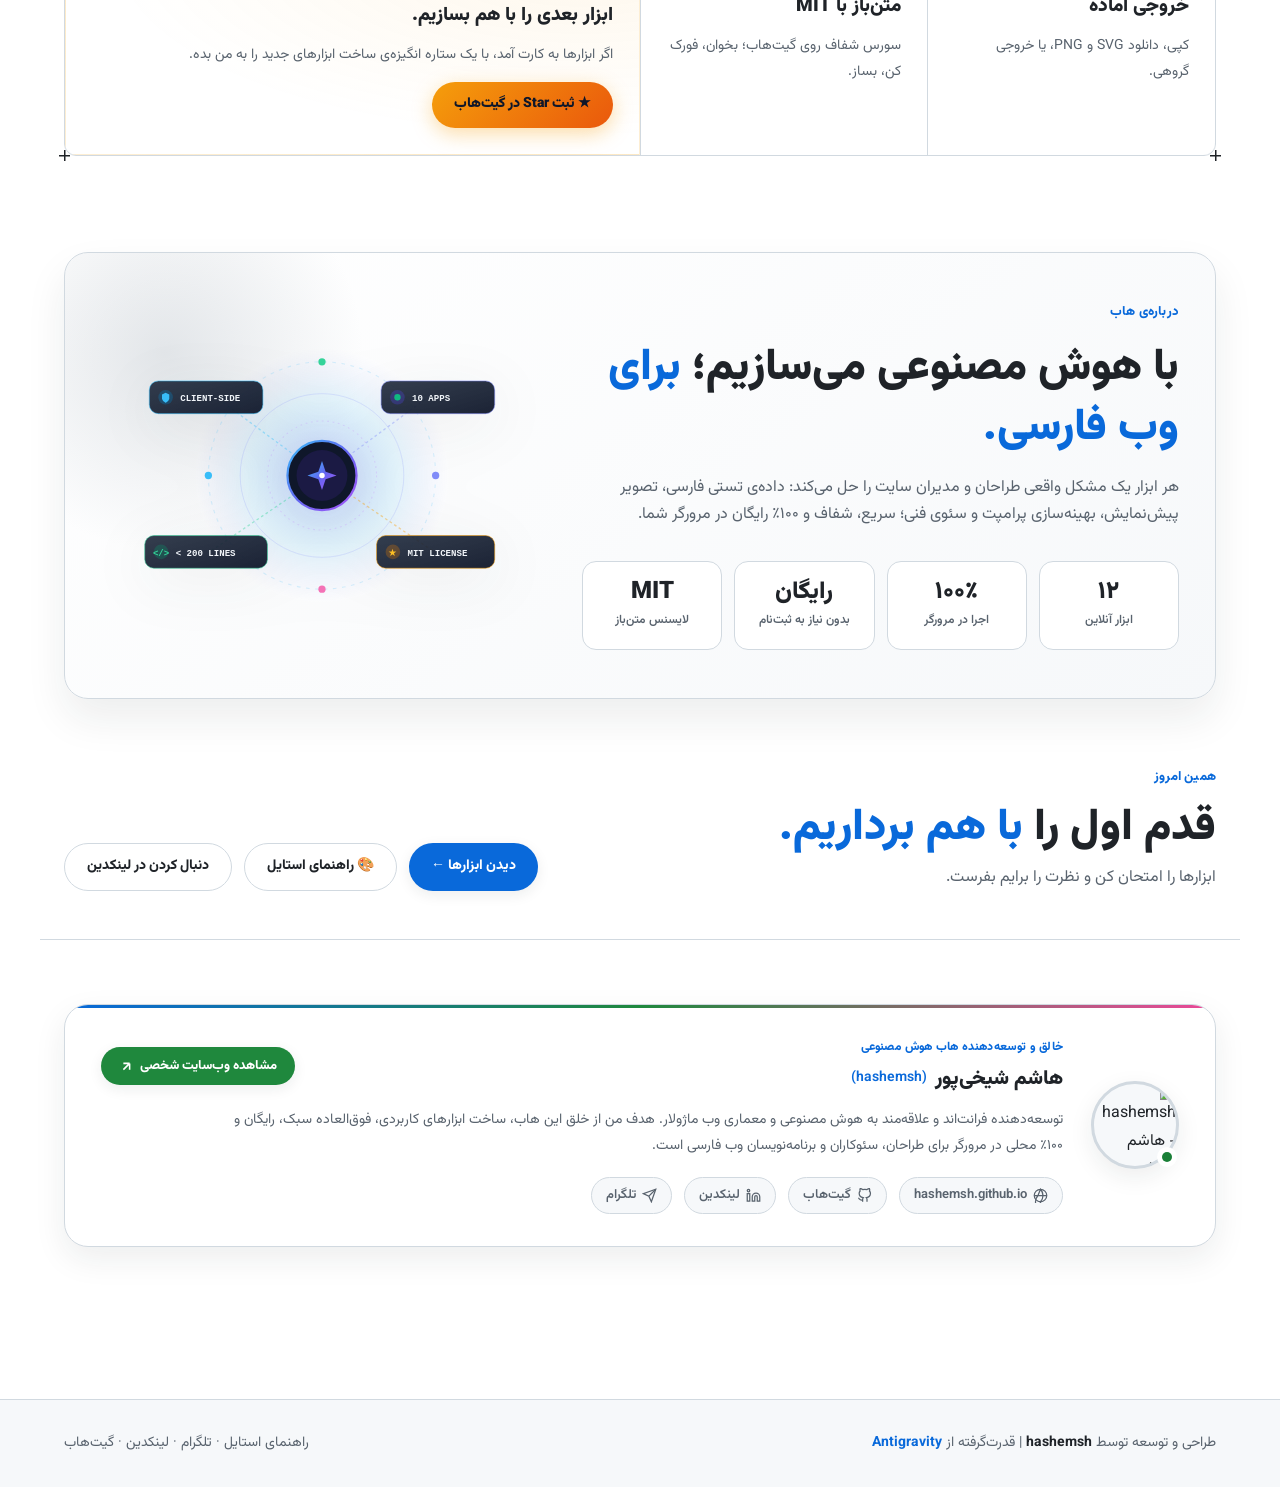
==== commit 41c1b572: "feat(ai-directory): add Google Gemini 4 elements (Carbon, Argon, Hydrogen, Neon), DeepMind frontier " ====
--- a/index.html
+++ b/index.html
@@ -87,7 +87,7 @@
 <div class="sec" id="tools"><div class="sh">
 <div class="hd"><div><span class="eb">ویترین ابزارها</span><h2>ابزارت را بردار <em>و شروع کن.</em></h2><p class="mu">هر ابزار مستقل است؛ بدون ثبت‌نام و بدون نصب.</p></div><a class="la" href="#tools">همه‌ی ۱۲ ابزار ←</a></div>
 <div class="cg">
-<a class="cd" href="./ai-directory/"><div class="md"><span class="bd">جدید</span><img src="assets/images/tools/ai-directory.svg" alt="AI Models Directory" class="ti" loading="lazy"></div><div class="bo2"><h3>دایرکتوری مدل‌های هوش مصنوعی</h3><p>بانک جامع بیش از ۵۰ مدل AI، عملکرد، کاربردهای تخصصی، فیلتر آنی و لینک رسمی.</p><div class="mt"><span>هوش مصنوعی</span><b>رایگان</b></div></div></a>
+<a class="cd" href="./ai-directory/"><div class="md"><span class="bd">جدید</span><img src="assets/images/tools/ai-directory.svg" alt="AI Models Directory" class="ti" loading="lazy"></div><div class="bo2"><h3>دایرکتوری مدل‌های هوش مصنوعی</h3><p>بانک جامع بیش از ۷۰ مدل هوش مصنوعی (Gemini 4، ویدیوسازها، ایجنت‌ها)، فیلتر آنی و لینک رسمی.</p><div class="mt"><span>هوش مصنوعی</span><b>رایگان</b></div></div></a>
 <a class="cd" href="./prompt-optimizer/"><div class="md"><img src="assets/images/tools/prompt-optimizer.svg" alt="Prompt+ AI Studio" class="ti" loading="lazy"></div><div class="bo2"><h3>Prompt+ — استودیو پرامپت</h3><p>مهندسی پرامپت فارسی، ترفند دوزبانه و عیارسنجی زنده برای دستورهای دقیق‌تر.</p><div class="mt"><span>پرامپت</span><b>رایگان</b></div></div></a>
 <a class="cd" href="./qr-studio/"><div class="md"><span class="bd">محبوب</span><img src="assets/images/tools/qr-studio.svg" alt="QR Studio Pro" class="ti" loading="lazy"></div><div class="bo2"><h3>QR Studio Pro</h3><p>۵ فرمت کاربردی (لینک، وای‌فای، واتساپ، تلگرام)، لوگو و خروجی SVG و PNG.</p><div class="mt"><span>مارکتینگ</span><b>رایگان</b></div></div></a>
 <a class="cd" href="./webp-converter/"><div class="md"><img src="assets/images/tools/webp-converter.svg" alt="WebP Studio Pro" class="ti" loading="lazy"></div><div class="bo2"><h3>WebP Studio Pro</h3><p>تبدیل و فشرده‌سازی تصاویر تا ۸۵٪ کم‌حجم‌تر؛ ۱۰۰٪ محلی در مرورگر.</p><div class="mt"><span>گرافیک</span><b>رایگان</b></div></div></a>
